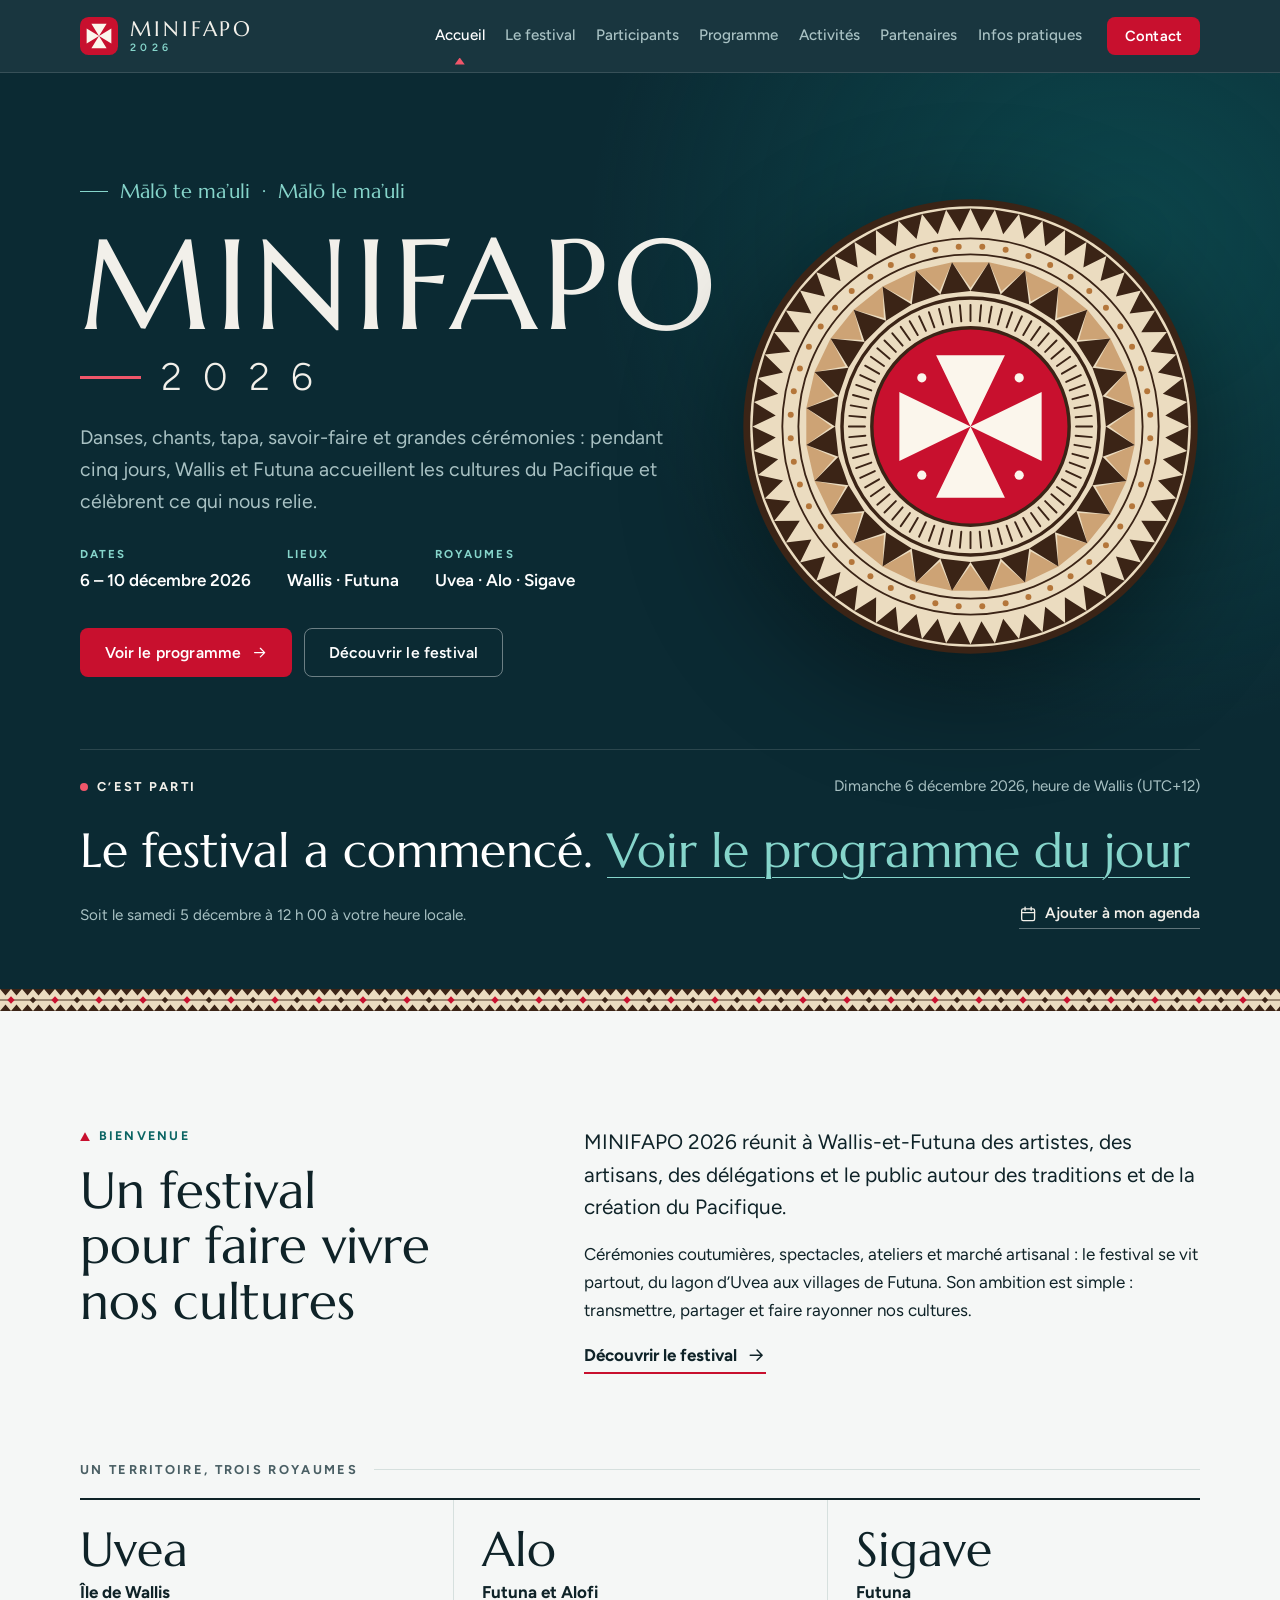
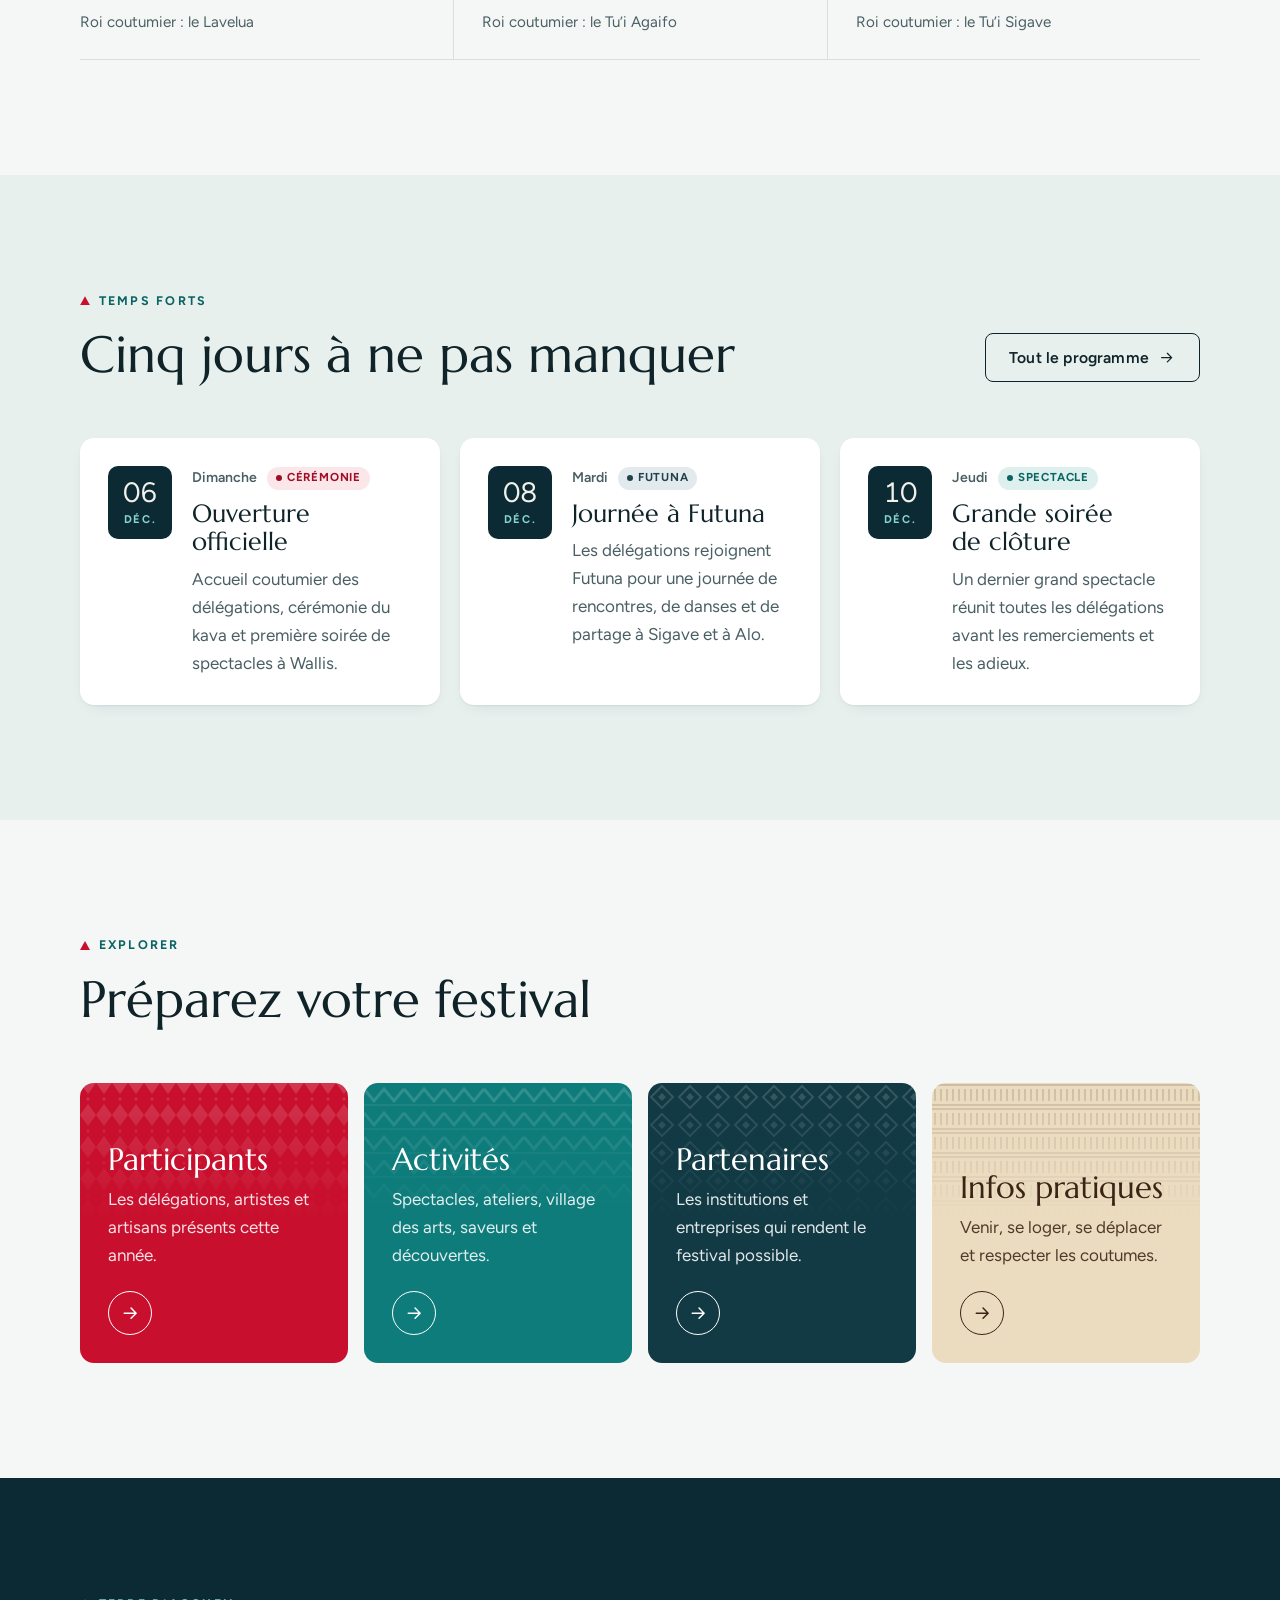
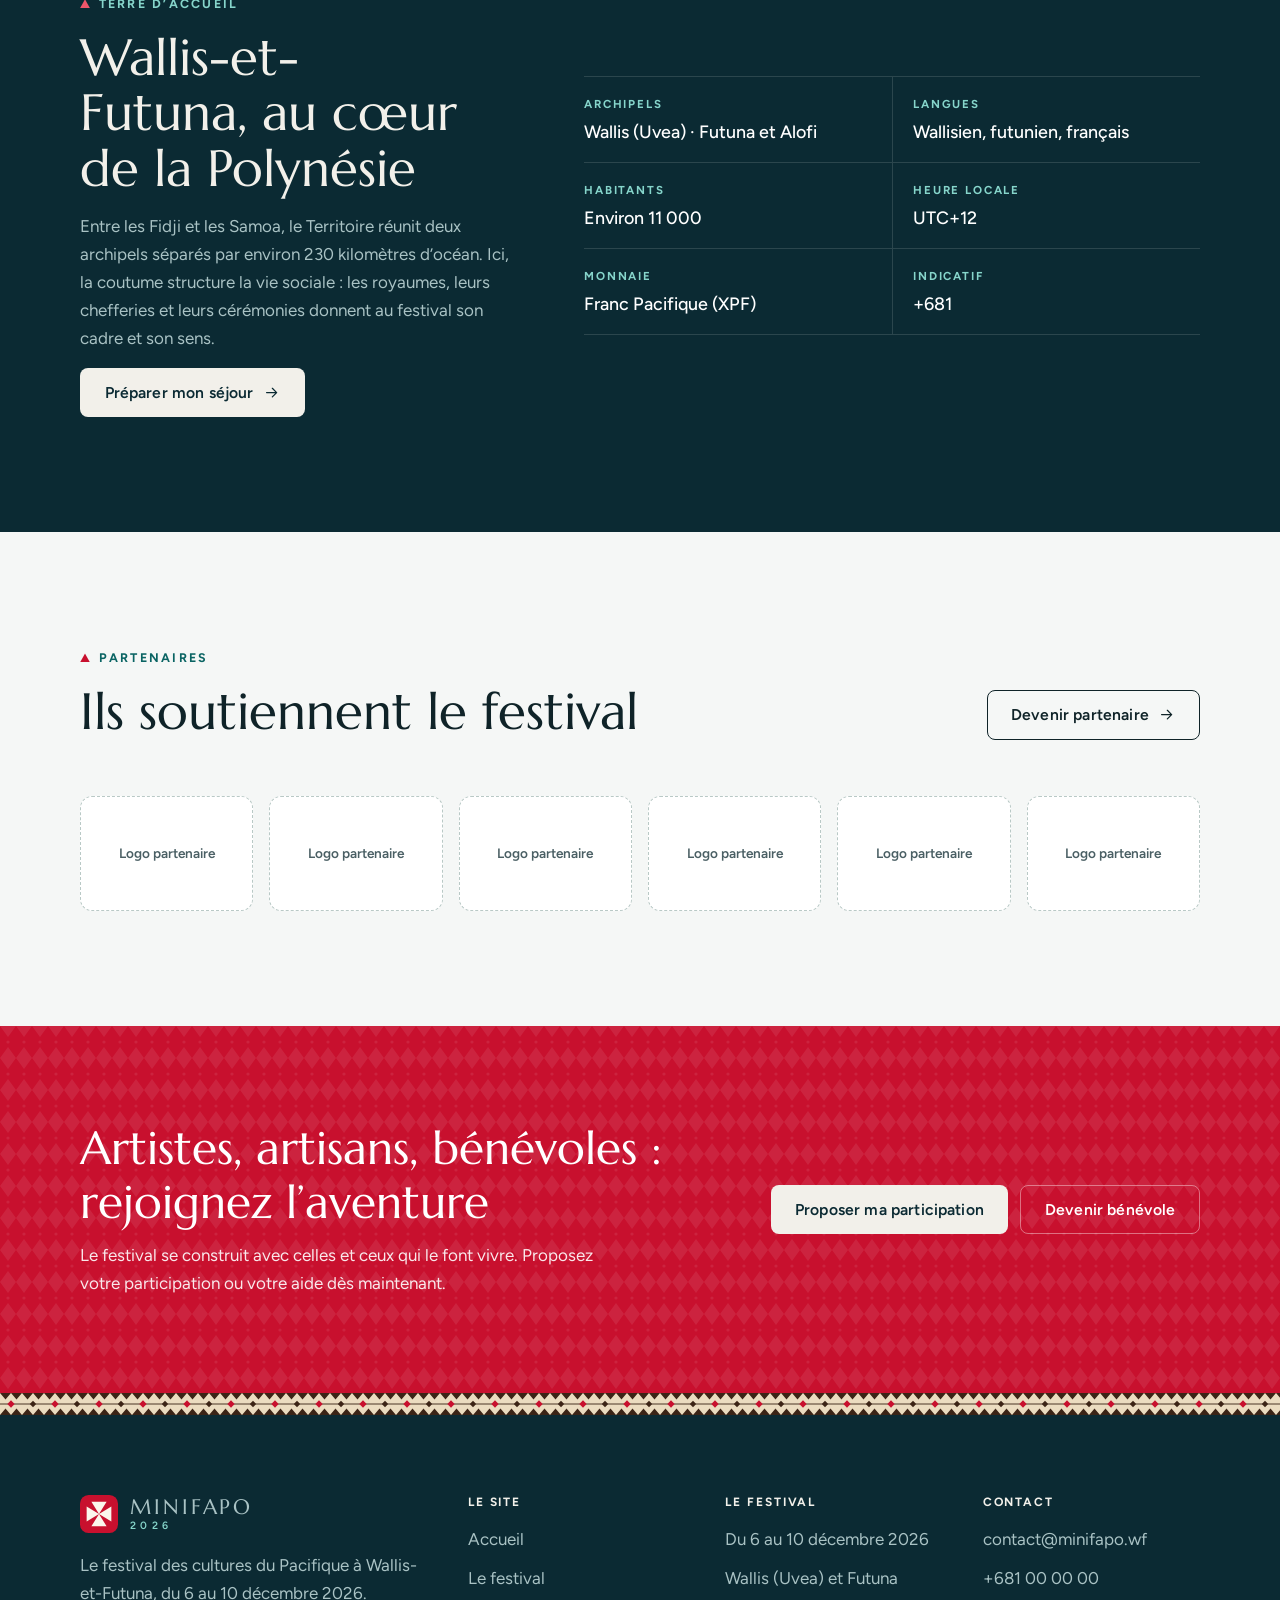
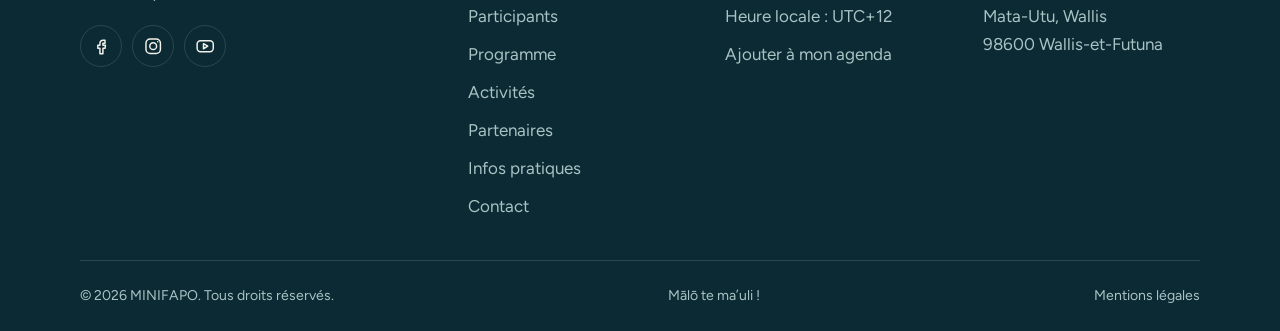
==== index.html @ 80e655bd "Créer le site du festival MINIFAPO 2026 Site statique multipage (HTML, CSS, JS sans compilation) aux" ====
<!DOCTYPE html>
<html lang="fr">
<head>
  <meta charset="utf-8">
  <meta name="viewport" content="width=device-width, initial-scale=1, viewport-fit=cover">
  <title>MINIFAPO 2026 · Festival à Wallis-et-Futuna</title>
  <meta name="description" content="MINIFAPO 2026, le festival des cultures du Pacifique à Wallis-et-Futuna du 6 au 10 décembre 2026 : programme, participants, activités et infos pratiques.">
  <meta name="theme-color" content="#0B2A33">
  <meta property="og:type" content="website">
  <meta property="og:locale" content="fr_FR">
  <meta property="og:site_name" content="MINIFAPO 2026">
  <meta property="og:title" content="MINIFAPO 2026 · Festival à Wallis-et-Futuna">
  <meta property="og:description" content="MINIFAPO 2026, le festival des cultures du Pacifique à Wallis-et-Futuna du 6 au 10 décembre 2026 : programme, participants, activités et infos pratiques.">
  <meta property="og:image" content="assets/img/og-image.png">
  <meta name="twitter:card" content="summary_large_image">
  <link rel="icon" href="assets/img/favicon.svg" type="image/svg+xml">
  <link rel="apple-touch-icon" href="assets/img/apple-touch-icon.png">
  <link rel="preconnect" href="https://fonts.googleapis.com">
  <link rel="preconnect" href="https://fonts.gstatic.com" crossorigin>
  <link rel="stylesheet" href="https://fonts.googleapis.com/css2?family=Figtree:ital,wght@0,400..700;1,400&amp;family=Marcellus&amp;display=swap">
  <link rel="stylesheet" href="assets/css/style.css">
  <script src="assets/js/main.js" defer></script>
  <script type="application/ld+json">{"@context":"https://schema.org","@type":"Festival","name":"MINIFAPO 2026","description":"Festival des cultures du Pacifique à Wallis-et-Futuna.","startDate":"2026-12-06","endDate":"2026-12-10","eventStatus":"https://schema.org/EventScheduled","eventAttendanceMode":"https://schema.org/OfflineEventAttendanceMode","inLanguage":"fr","location":{"@type":"Place","name":"Wallis-et-Futuna","address":{"@type":"PostalAddress","addressLocality":"Mata-Utu","postalCode":"98600","addressCountry":"WF"}},"organizer":{"@type":"Organization","name":"Comité d’organisation MINIFAPO 2026","email":"contact@minifapo.wf"}}</script>
</head>
<body data-page="accueil">
  <a class="skip-link" href="#contenu">Aller au contenu</a>

  <header class="site-header">
    <div class="container site-header__inner">
      <a class="brand" href="index.html" aria-label="MINIFAPO 2026, retour à l’accueil">
        <svg class="brand__mark" viewBox="0 0 40 40" aria-hidden="true" focusable="false"><rect width="40" height="40" rx="9" fill="#C8102E"/><path d="M20,20L12,7H28ZM20,20L33,12V28ZM20,20L28,33H12ZM20,20L7,28V12Z" fill="#FBF6EC"/></svg>
        <span class="brand__text"><span class="brand__name">MINIFAPO</span><span class="brand__year">2026</span></span>
      </a>

      <nav class="nav" aria-label="Navigation principale">
        <ul class="nav__list">
          <li><a class="nav__link" href="index.html" aria-current="page">Accueil</a></li>
          <li><a class="nav__link" href="festival.html">Le festival</a></li>
          <li><a class="nav__link" href="participants.html">Participants</a></li>
          <li><a class="nav__link" href="programme.html">Programme</a></li>
          <li><a class="nav__link" href="activites.html">Activités</a></li>
          <li><a class="nav__link" href="partenaires.html">Partenaires</a></li>
          <li><a class="nav__link" href="infos-pratiques.html">Infos pratiques</a></li>
        </ul>
        <a class="btn btn--primary btn--sm" href="contact.html">Contact</a>
      </nav>

      <button class="menu-toggle" type="button" aria-expanded="false" aria-controls="menu-mobile">
        <span class="menu-toggle__bars" aria-hidden="true"></span>
        <span class="visually-hidden" data-menu-label>Ouvrir le menu</span>
      </button>
    </div>
  </header>

  <div class="mobile-menu" id="menu-mobile" hidden>
    <nav class="container" aria-label="Menu">
      <ul class="mobile-menu__list">
          <li><a class="mobile-menu__link" href="index.html" aria-current="page">Accueil</a></li>
          <li><a class="mobile-menu__link" href="festival.html">Le festival</a></li>
          <li><a class="mobile-menu__link" href="participants.html">Participants</a></li>
          <li><a class="mobile-menu__link" href="programme.html">Programme</a></li>
          <li><a class="mobile-menu__link" href="activites.html">Activités</a></li>
          <li><a class="mobile-menu__link" href="partenaires.html">Partenaires</a></li>
          <li><a class="mobile-menu__link" href="infos-pratiques.html">Infos pratiques</a></li>
          <li><a class="mobile-menu__link" href="contact.html">Contact</a></li>
      </ul>
      <p class="mobile-menu__meta">6 – 10 décembre 2026 · Wallis-et-Futuna</p>
    </nav>
  </div>

  <main id="contenu">
    <section class="hero">
      <div class="container hero__grid">
        <div class="hero__text">
          <p class="hero__greeting"><span lang="wls">Mālō te ma’uli</span><span aria-hidden="true">·</span><span lang="fud">Mālō le ma’uli</span></p>
          <h1 class="hero__title">MINIFAPO <span class="hero__year">2026</span></h1>
          <p class="hero__lead">Danses, chants, tapa, savoir-faire et grandes cérémonies&nbsp;: pendant cinq jours, Wallis et Futuna accueillent les cultures du Pacifique et célèbrent ce qui nous relie.</p>
          <dl class="hero__facts">
            <div><dt>Dates</dt><dd>6 – 10 décembre 2026</dd></div>
            <div><dt>Lieux</dt><dd>Wallis · Futuna</dd></div>
            <div><dt>Royaumes</dt><dd>Uvea · Alo · Sigave</dd></div>
          </dl>
          <div class="hero__actions">
            <a class="btn btn--primary" href="programme.html">Voir le programme <svg class="icon icon--arrow" viewBox="0 0 24 24" fill="none" stroke="currentColor" stroke-width="1.75" stroke-linecap="round" stroke-linejoin="round" aria-hidden="true" focusable="false"><path d="M5 12h14M13 6l6 6-6 6"/></svg></a>
            <a class="btn btn--ghost-light" href="festival.html">Découvrir le festival</a>
          </div>
        </div>
        <div class="hero__art" aria-hidden="true">
          <img src="assets/img/medaillon-tapa.svg" alt="" width="400" height="400">
        </div>
      </div>

      <div class="container">
        <div class="countdown" data-countdown data-start="2026-12-06T00:00:00+12:00" data-end="2026-12-10T23:59:59+12:00">
          <div class="countdown__head">
            <p class="countdown__label"><span class="countdown__pulse" aria-hidden="true"></span><span data-countdown-label>Ouverture du festival dans</span></p>
            <p class="countdown__date"><time datetime="2026-12-06T00:00+12:00">Dimanche 6 décembre 2026</time>, heure de Wallis (UTC+12)</p>
          </div>
          <div class="countdown__grid" role="timer" aria-label="Temps restant avant l’ouverture du festival">
            <div class="countdown__unit"><span class="countdown__value" data-unit="days">--</span><span class="countdown__name" data-unit-name="days">Jours</span></div>
            <div class="countdown__unit"><span class="countdown__value" data-unit="hours">--</span><span class="countdown__name" data-unit-name="hours">Heures</span></div>
            <div class="countdown__unit"><span class="countdown__value" data-unit="minutes">--</span><span class="countdown__name" data-unit-name="minutes">Minutes</span></div>
            <div class="countdown__unit"><span class="countdown__value" data-unit="seconds">--</span><span class="countdown__name" data-unit-name="seconds">Secondes</span></div>
          </div>
          <div class="countdown__foot">
            <p class="countdown__local" data-countdown-local></p>
            <a class="countdown__ics" href="assets/minifapo-2026.ics" download><svg class="icon" viewBox="0 0 24 24" fill="none" stroke="currentColor" stroke-width="1.75" stroke-linecap="round" stroke-linejoin="round" aria-hidden="true" focusable="false"><rect x="3.5" y="5" width="17" height="15.5" rx="2"/><path d="M3.5 10h17M8 3v4M16 3v4"/></svg> Ajouter à mon agenda</a>
          </div>
        </div>
      </div>
    </section>
    <div class="tapa-band" aria-hidden="true"></div>

    <section class="section">
      <div class="container split">
        <div class="split__head">
          <p class="eyebrow">Bienvenue</p>
          <h2 class="section-title">Un festival pour faire vivre nos cultures</h2>
        </div>
        <div class="prose split__body">
          <p class="lead">MINIFAPO 2026 réunit à Wallis-et-Futuna des artistes, des artisans, des délégations et le public autour des traditions et de la création du Pacifique.</p>
          <p>Cérémonies coutumières, spectacles, ateliers et marché artisanal&nbsp;: le festival se vit partout, du lagon d’Uvea aux villages de Futuna. Son ambition est simple&nbsp;: transmettre, partager et faire rayonner nos cultures.</p>
          <p><a class="link-arrow" href="festival.html">Découvrir le festival <svg class="icon icon--arrow" viewBox="0 0 24 24" fill="none" stroke="currentColor" stroke-width="1.75" stroke-linecap="round" stroke-linejoin="round" aria-hidden="true" focusable="false"><path d="M5 12h14M13 6l6 6-6 6"/></svg></a></p>
        </div>
      </div>

      <div class="container kingdoms-wrap">
        <h3 class="rule-title">Un territoire, trois royaumes</h3>
        <ul class="kingdoms">
          <li class="kingdom">
            <span class="kingdom__name">Uvea</span>
            <span class="kingdom__place">Île de Wallis</span>
            <span class="kingdom__king">Roi coutumier&nbsp;: le Lavelua</span>
          </li>
          <li class="kingdom">
            <span class="kingdom__name">Alo</span>
            <span class="kingdom__place">Futuna et Alofi</span>
            <span class="kingdom__king">Roi coutumier&nbsp;: le Tu’i Agaifo</span>
          </li>
          <li class="kingdom">
            <span class="kingdom__name">Sigave</span>
            <span class="kingdom__place">Futuna</span>
            <span class="kingdom__king">Roi coutumier&nbsp;: le Tu’i Sigave</span>
          </li>
        </ul>
      </div>
    </section>

    <section class="section section--mist">
      <div class="container">
        <div class="section__head section__head--row">
          <div>
            <p class="eyebrow">Temps forts</p>
            <h2 class="section-title">Cinq jours à ne pas manquer</h2>
          </div>
          <a class="btn btn--outline" href="programme.html">Tout le programme <svg class="icon icon--arrow" viewBox="0 0 24 24" fill="none" stroke="currentColor" stroke-width="1.75" stroke-linecap="round" stroke-linejoin="round" aria-hidden="true" focusable="false"><path d="M5 12h14M13 6l6 6-6 6"/></svg></a>
        </div>
        <ul class="highlights">
          <li class="highlight">
            <div class="highlight__date" aria-hidden="true"><span class="highlight__day">06</span><span class="highlight__month">déc.</span></div>
            <div class="highlight__body">
              <p class="highlight__meta"><span class="visually-hidden">Dimanche 6 décembre · </span><span aria-hidden="true">Dimanche</span><span class="chip chip--ceremonie">Cérémonie</span></p>
              <h3 class="highlight__title"><a href="programme.html#jour-1">Ouverture officielle</a></h3>
              <p>Accueil coutumier des délégations, cérémonie du kava et première soirée de spectacles à Wallis.</p>
            </div>
          </li>
          <li class="highlight">
            <div class="highlight__date" aria-hidden="true"><span class="highlight__day">08</span><span class="highlight__month">déc.</span></div>
            <div class="highlight__body">
              <p class="highlight__meta"><span class="visually-hidden">Mardi 8 décembre · </span><span aria-hidden="true">Mardi</span><span class="chip chip--rencontre">Futuna</span></p>
              <h3 class="highlight__title"><a href="programme.html#jour-3">Journée à Futuna</a></h3>
              <p>Les délégations rejoignent Futuna pour une journée de rencontres, de danses et de partage à Sigave et à Alo.</p>
            </div>
          </li>
          <li class="highlight">
            <div class="highlight__date" aria-hidden="true"><span class="highlight__day">10</span><span class="highlight__month">déc.</span></div>
            <div class="highlight__body">
              <p class="highlight__meta"><span class="visually-hidden">Jeudi 10 décembre · </span><span aria-hidden="true">Jeudi</span><span class="chip chip--spectacle">Spectacle</span></p>
              <h3 class="highlight__title"><a href="programme.html#jour-5">Grande soirée de clôture</a></h3>
              <p>Un dernier grand spectacle réunit toutes les délégations avant les remerciements et les adieux.</p>
            </div>
          </li>
        </ul>
      </div>
    </section>

    <section class="section">
      <div class="container">
        <div class="section__head">
          <p class="eyebrow">Explorer</p>
          <h2 class="section-title">Préparez votre festival</h2>
        </div>
        <ul class="doors">
          <li><a class="door door--kula" href="participants.html">
            <span class="door__motif motif motif--triangles" aria-hidden="true"></span>
            <span class="door__title">Participants</span>
            <span class="door__text">Les délégations, artistes et artisans présents cette année.</span>
            <span class="door__go" aria-hidden="true"><svg class="icon" viewBox="0 0 24 24" fill="none" stroke="currentColor" stroke-width="1.75" stroke-linecap="round" stroke-linejoin="round" aria-hidden="true" focusable="false"><path d="M5 12h14M13 6l6 6-6 6"/></svg></span>
          </a></li>
          <li><a class="door door--lagoon" href="activites.html">
            <span class="door__motif motif motif--zigzag" aria-hidden="true"></span>
            <span class="door__title">Activités</span>
            <span class="door__text">Spectacles, ateliers, village des arts, saveurs et découvertes.</span>
            <span class="door__go" aria-hidden="true"><svg class="icon" viewBox="0 0 24 24" fill="none" stroke="currentColor" stroke-width="1.75" stroke-linecap="round" stroke-linejoin="round" aria-hidden="true" focusable="false"><path d="M5 12h14M13 6l6 6-6 6"/></svg></span>
          </a></li>
          <li><a class="door door--night" href="partenaires.html">
            <span class="door__motif motif motif--losanges" aria-hidden="true"></span>
            <span class="door__title">Partenaires</span>
            <span class="door__text">Les institutions et entreprises qui rendent le festival possible.</span>
            <span class="door__go" aria-hidden="true"><svg class="icon" viewBox="0 0 24 24" fill="none" stroke="currentColor" stroke-width="1.75" stroke-linecap="round" stroke-linejoin="round" aria-hidden="true" focusable="false"><path d="M5 12h14M13 6l6 6-6 6"/></svg></span>
          </a></li>
          <li><a class="door door--tapa" href="infos-pratiques.html">
            <span class="door__motif motif motif--echelle" aria-hidden="true"></span>
            <span class="door__title">Infos pratiques</span>
            <span class="door__text">Venir, se loger, se déplacer et respecter les coutumes.</span>
            <span class="door__go" aria-hidden="true"><svg class="icon" viewBox="0 0 24 24" fill="none" stroke="currentColor" stroke-width="1.75" stroke-linecap="round" stroke-linejoin="round" aria-hidden="true" focusable="false"><path d="M5 12h14M13 6l6 6-6 6"/></svg></span>
          </a></li>
        </ul>
      </div>
    </section>

    <section class="section section--night">
      <div class="container split split--center">
        <div class="split__head">
          <p class="eyebrow eyebrow--light">Terre d’accueil</p>
          <h2 class="section-title">Wallis-et-Futuna, au cœur de la Polynésie</h2>
          <p class="on-night-soft">Entre les Fidji et les Samoa, le Territoire réunit deux archipels séparés par environ 230 kilomètres d’océan. Ici, la coutume structure la vie sociale&nbsp;: les royaumes, leurs chefferies et leurs cérémonies donnent au festival son cadre et son sens.</p>
          <p><a class="btn btn--light" href="infos-pratiques.html">Préparer mon séjour <svg class="icon icon--arrow" viewBox="0 0 24 24" fill="none" stroke="currentColor" stroke-width="1.75" stroke-linecap="round" stroke-linejoin="round" aria-hidden="true" focusable="false"><path d="M5 12h14M13 6l6 6-6 6"/></svg></a></p>
        </div>
        <dl class="facts">
          <div class="facts__item"><dt>Archipels</dt><dd>Wallis (Uvea) · Futuna et Alofi</dd></div>
          <div class="facts__item"><dt>Langues</dt><dd>Wallisien, futunien, français</dd></div>
          <div class="facts__item"><dt>Habitants</dt><dd>Environ 11&nbsp;000</dd></div>
          <div class="facts__item"><dt>Heure locale</dt><dd>UTC+12</dd></div>
          <div class="facts__item"><dt>Monnaie</dt><dd>Franc Pacifique (XPF)</dd></div>
          <div class="facts__item"><dt>Indicatif</dt><dd>+681</dd></div>
        </dl>
      </div>
    </section>

    <section class="section">
      <div class="container">
        <div class="section__head section__head--row">
          <div>
            <p class="eyebrow">Partenaires</p>
            <h2 class="section-title">Ils soutiennent le festival</h2>
          </div>
          <a class="btn btn--outline" href="partenaires.html">Devenir partenaire <svg class="icon icon--arrow" viewBox="0 0 24 24" fill="none" stroke="currentColor" stroke-width="1.75" stroke-linecap="round" stroke-linejoin="round" aria-hidden="true" focusable="false"><path d="M5 12h14M13 6l6 6-6 6"/></svg></a>
        </div>
        <!-- Remplacez chaque <span class="logo-slot"> par <img src="assets/img/partenaires/nom.png" alt="Nom du partenaire"> -->
        <ul class="logo-wall logo-wall--6">
          <li><span class="logo-slot">Logo partenaire</span></li>
          <li><span class="logo-slot">Logo partenaire</span></li>
          <li><span class="logo-slot">Logo partenaire</span></li>
          <li><span class="logo-slot">Logo partenaire</span></li>
          <li><span class="logo-slot">Logo partenaire</span></li>
          <li><span class="logo-slot">Logo partenaire</span></li>
        </ul>
      </div>
    </section>

    <section class="cta-band">
      <span class="motif motif--triangles cta-band__motif" aria-hidden="true"></span>
      <div class="container cta-band__inner">
        <div>
          <h2 class="cta-band__title">Artistes, artisans, bénévoles&nbsp;: rejoignez l’aventure</h2>
          <p>Le festival se construit avec celles et ceux qui le font vivre. Proposez votre participation ou votre aide dès maintenant.</p>
        </div>
        <div class="cta-band__actions">
          <a class="btn btn--light" href="contact.html#participer">Proposer ma participation</a>
          <a class="btn btn--ghost-light" href="contact.html#benevolat">Devenir bénévole</a>
        </div>
      </div>
    </section>
  </main>

  <footer class="site-footer">
    <div class="tapa-band" aria-hidden="true"></div>
    <div class="container site-footer__grid">
      <div class="site-footer__brand">
        <a class="brand brand--footer" href="index.html" aria-label="MINIFAPO 2026, retour à l’accueil">
        <svg class="brand__mark" viewBox="0 0 40 40" aria-hidden="true" focusable="false"><rect width="40" height="40" rx="9" fill="#C8102E"/><path d="M20,20L12,7H28ZM20,20L33,12V28ZM20,20L28,33H12ZM20,20L7,28V12Z" fill="#FBF6EC"/></svg>
        <span class="brand__text"><span class="brand__name">MINIFAPO</span><span class="brand__year">2026</span></span>
      </a>
        <p>Le festival des cultures du Pacifique à Wallis-et-Futuna, du 6 au 10 décembre 2026.</p>
        <ul class="social" aria-label="Réseaux sociaux">
          <li><a href="https://www.facebook.com/" aria-label="Facebook"><svg class="icon" viewBox="0 0 24 24" fill="none" stroke="currentColor" stroke-width="1.75" stroke-linecap="round" stroke-linejoin="round" aria-hidden="true" focusable="false"><path d="M14 8.5h2.5V5H14a3.5 3.5 0 0 0-3.5 3.5V11H8v3.5h2.5V21H14v-6.5h2.5l.5-3.5h-3V9a.5.5 0 0 1 .5-.5z"/></svg></a></li>
          <li><a href="https://www.instagram.com/" aria-label="Instagram"><svg class="icon" viewBox="0 0 24 24" fill="none" stroke="currentColor" stroke-width="1.75" stroke-linecap="round" stroke-linejoin="round" aria-hidden="true" focusable="false"><rect x="3.5" y="3.5" width="17" height="17" rx="5"/><circle cx="12" cy="12" r="4"/><path d="M17.3 6.7h.01"/></svg></a></li>
          <li><a href="https://www.youtube.com/" aria-label="YouTube"><svg class="icon" viewBox="0 0 24 24" fill="none" stroke="currentColor" stroke-width="1.75" stroke-linecap="round" stroke-linejoin="round" aria-hidden="true" focusable="false"><rect x="2.5" y="5.5" width="19" height="13" rx="4"/><path d="m10 9 5 3-5 3z"/></svg></a></li>
        </ul>
      </div>

      <nav class="site-footer__col" aria-label="Plan du site">
        <h2 class="site-footer__title">Le site</h2>
        <ul>
            <li><a href="index.html">Accueil</a></li>
            <li><a href="festival.html">Le festival</a></li>
            <li><a href="participants.html">Participants</a></li>
            <li><a href="programme.html">Programme</a></li>
            <li><a href="activites.html">Activités</a></li>
            <li><a href="partenaires.html">Partenaires</a></li>
            <li><a href="infos-pratiques.html">Infos pratiques</a></li>
            <li><a href="contact.html">Contact</a></li>
        </ul>
      </nav>

      <div class="site-footer__col">
        <h2 class="site-footer__title">Le festival</h2>
        <ul>
          <li>Du 6 au 10 décembre 2026</li>
          <li>Wallis (Uvea) et Futuna</li>
          <li>Heure locale : UTC+12</li>
          <li><a href="assets/minifapo-2026.ics" download>Ajouter à mon agenda</a></li>
        </ul>
      </div>

      <div class="site-footer__col">
        <h2 class="site-footer__title">Contact</h2>
        <ul>
          <li><a href="mailto:contact@minifapo.wf">contact@minifapo.wf</a></li>
          <li><a href="tel:+681000000">+681 00 00 00</a></li>
          <li>Mata-Utu, Wallis<br>98600 Wallis-et-Futuna</li>
        </ul>
      </div>
    </div>

    <div class="container site-footer__bottom">
      <p>© <span data-year>2026</span> MINIFAPO. Tous droits réservés.</p>
      <p lang="wls">Mālō te ma’uli&nbsp;!</p>
      <p><a href="mentions-legales.html">Mentions légales</a></p>
    </div>
  </footer>
</body>
</html>
---- assets/css/style.css ----
/* ==========================================================================
   MINIFAPO 2026 · Feuille de style
   Identité : nuit du lagon, rouge du drapeau du Territoire, motifs de tapa.
   ========================================================================== */

/* Transitions douces entre les pages (navigateurs compatibles) */
@view-transition { navigation: auto; }

:root {
  /* Couleurs */
  --night: #0B2A33;          /* nuit sur le lagon : en-têtes, pied de page */
  --night-2: #123A45;
  --night-line: rgba(255, 255, 255, 0.13);
  --lagoon: #0E7C7B;         /* lagon */
  --lagoon-ink: #0A6463;
  --lagoon-glow: #86D5CB;
  --kula: #C8102E;           /* rouge du drapeau (kula : rouge) */
  --kula-deep: #A10D25;
  --kula-bright: #F0566A;
  --kula-soft: #FBE7EA;
  --ochre: #B4763A;          /* ocre du tapa */
  --ochre-ink: #8A5424;
  --ochre-soft: #F7EDE0;
  --tapa: #EBDCC0;           /* écorce battue */
  --tapa-ink: #3B2416;
  --ground: #F5F7F6;
  --surface: #FFFFFF;
  --mist: #E8F0EE;
  --ink: #0F2328;
  --ink-soft: #4A5F64;
  --line: #D6E0DE;
  --line-strong: #B9C9C6;
  --on-night: #F2F0EA;
  --on-night-soft: #A9C2C4;
  --focus: #F0A63A;

  /* Typographie */
  --font-display: "Marcellus", "Cormorant Garamond", Georgia, "Times New Roman", serif;
  --font-body: "Figtree", "Segoe UI", system-ui, -apple-system, Roboto, "Helvetica Neue", Arial, sans-serif;

  /* Mise en page */
  --container: 1200px;
  --gutter: clamp(16px, 4vw, 40px);
  --header-h: 72px;
  --radius: 14px;
  --shadow-sm: 0 1px 2px rgba(11, 42, 51, 0.06), 0 6px 18px -10px rgba(11, 42, 51, 0.18);
  --shadow: 0 2px 4px rgba(11, 42, 51, 0.06), 0 22px 44px -18px rgba(11, 42, 51, 0.3);
  --ease: cubic-bezier(0.2, 0.7, 0.2, 1);

  color-scheme: light;
  interpolate-size: allow-keywords;
}

@media (max-width: 640px) {
  :root { --header-h: 64px; }
}

/* --------------------------------------------------------------------------
   Base
   -------------------------------------------------------------------------- */
*, *::before, *::after { box-sizing: border-box; }

html {
  -webkit-text-size-adjust: 100%;
  scroll-behavior: smooth;
  scroll-padding-top: calc(var(--header-h) + 88px);
}

body {
  margin: 0;
  font-family: var(--font-body);
  font-size: 1.0625rem;
  line-height: 1.65;
  color: var(--ink);
  background: var(--ground);
  -webkit-font-smoothing: antialiased;
  -moz-osx-font-smoothing: grayscale;
}

html.menu-open { overflow: hidden; }

[hidden] { display: none !important; }

img { display: block; max-width: 100%; height: auto; }

h1, h2, h3, h4 { margin: 0; line-height: 1.15; text-wrap: balance; }
p, ul, ol, dl, figure, blockquote { margin: 0; }
p { text-wrap: pretty; }

a { color: var(--lagoon-ink); text-decoration-thickness: 1px; text-underline-offset: 0.2em; }
a:hover { color: var(--kula); }

:focus-visible { outline: 3px solid var(--focus); outline-offset: 3px; border-radius: 4px; }

.icon {
  display: inline-block;
  flex: none;
  width: 1.2em;
  height: 1.2em;
  vertical-align: -0.2em;
}

.container {
  width: 100%;
  max-width: var(--container);
  margin-inline: auto;
  padding-inline: var(--gutter);
}

.visually-hidden {
  position: absolute !important;
  width: 1px; height: 1px;
  margin: -1px; padding: 0;
  overflow: hidden;
  clip: rect(0 0 0 0);
  white-space: nowrap;
  border: 0;
}

.skip-link {
  position: absolute;
  z-index: 100;
  left: 16px;
  top: 12px;
  padding: 10px 16px;
  border-radius: 8px;
  background: #fff;
  color: var(--ink);
  font-weight: 700;
  transform: translateY(-200%);
  transition: transform 0.2s;
}
.skip-link:focus { transform: none; }

.muted { color: var(--ink-soft); }
.on-night-soft { color: var(--on-night-soft); }

/* --------------------------------------------------------------------------
   Boutons et liens
   -------------------------------------------------------------------------- */
.btn {
  display: inline-flex;
  align-items: center;
  justify-content: center;
  gap: 0.6em;
  padding: 0.95em 1.5em;
  border: 1.5px solid transparent;
  border-radius: 8px;
  font: 600 0.98rem/1.1 var(--font-body);
  letter-spacing: 0.01em;
  text-decoration: none;
  cursor: pointer;
  transition: background-color 0.2s, color 0.2s, border-color 0.2s, transform 0.2s var(--ease);
}
.btn:active { transform: translateY(1px); }
.btn .icon { width: 1.1em; height: 1.1em; }
.icon--arrow { transition: transform 0.25s var(--ease); }
.btn:hover .icon--arrow,
.link-arrow:hover .icon--arrow { transform: translateX(4px); }

.btn--primary { background: var(--kula); color: #fff; }
.btn--primary:hover { background: var(--kula-deep); color: #fff; }

.btn--light { background: var(--on-night); color: var(--night); }
.btn--light:hover { background: #fff; color: var(--night); }

.btn--ghost-light { border-color: rgba(255, 255, 255, 0.4); color: #fff; }
.btn--ghost-light:hover { border-color: #fff; background: rgba(255, 255, 255, 0.08); color: #fff; }

.btn--outline { border-color: var(--ink); color: var(--ink); }
.btn--outline:hover { background: var(--ink); color: #fff; }

.btn--sm { padding: 0.7em 1.15em; font-size: 0.92rem; }

.link-arrow {
  display: inline-flex;
  align-items: center;
  gap: 0.5em;
  padding-bottom: 3px;
  border-bottom: 2px solid var(--kula);
  color: var(--ink);
  font-weight: 700;
  text-decoration: none;
}
.link-arrow:hover { color: var(--kula); }

/* --------------------------------------------------------------------------
   Motifs tapa
   -------------------------------------------------------------------------- */
.tapa-band {
  height: 22px;
  background-color: var(--tapa);
  background-image: url("../img/frise-tapa.svg");
  background-repeat: repeat-x;
  background-size: 44px 22px;
}

.motif {
  position: absolute;
  inset: 0;
  pointer-events: none;
  background-color: var(--motif-color, currentColor);
  -webkit-mask-image: var(--motif);
  mask-image: var(--motif);
  -webkit-mask-repeat: repeat;
  mask-repeat: repeat;
  -webkit-mask-size: var(--motif-size, 32px) auto;
  mask-size: var(--motif-size, 32px) auto;
}
.motif--triangles { --motif: url("../img/motif-triangles.svg"); --motif-size: 32px; }
.motif--zigzag { --motif: url("../img/motif-zigzag.svg"); --motif-size: 40px; }
.motif--losanges { --motif: url("../img/motif-losanges.svg"); --motif-size: 28px; }
.motif--echelle { --motif: url("../img/motif-echelle.svg"); --motif-size: 24px; }

/* --------------------------------------------------------------------------
   En-tête
   -------------------------------------------------------------------------- */
.site-header {
  position: sticky;
  top: env(safe-area-inset-top, 0px);
  z-index: 50;
  background: rgba(11, 42, 51, 0.94);
  -webkit-backdrop-filter: saturate(140%) blur(12px);
  backdrop-filter: saturate(140%) blur(12px);
  color: var(--on-night);
  border-bottom: 1px solid var(--night-line);
  transition: box-shadow 0.3s;
}
.site-header.is-scrolled { box-shadow: 0 10px 30px -14px rgba(0, 0, 0, 0.55); }

.site-header__inner {
  display: flex;
  align-items: center;
  justify-content: space-between;
  gap: 24px;
  height: var(--header-h);
}

.brand {
  display: inline-flex;
  align-items: center;
  gap: 12px;
  color: inherit;
  text-decoration: none;
}
.brand:hover { color: #fff; }
.brand__mark { width: 38px; height: 38px; flex: none; transition: transform 0.4s var(--ease); }
.brand:hover .brand__mark { transform: rotate(45deg); }
.brand__text { display: grid; gap: 3px; }
.brand__name { font-family: var(--font-display); font-size: 1.3rem; line-height: 1; letter-spacing: 0.14em; }
.brand__year { font-size: 0.66rem; font-weight: 600; line-height: 1; letter-spacing: 0.42em; color: var(--lagoon-glow); }

.nav { display: none; align-items: center; gap: clamp(16px, 2vw, 32px); }
.nav__list {
  display: flex;
  align-items: center;
  gap: clamp(14px, 1.6vw, 26px);
  margin: 0;
  padding: 0;
  list-style: none;
}
.nav__link {
  position: relative;
  display: block;
  padding: 8px 0;
  color: var(--on-night-soft);
  font-size: 0.95rem;
  font-weight: 500;
  text-decoration: none;
  transition: color 0.2s;
}
.nav__link:hover,
.nav__link[aria-current="page"] { color: #fff; }
.nav__link::after {
  content: "";
  position: absolute;
  left: 50%;
  bottom: -8px;
  width: 10px;
  height: 7px;
  background: var(--kula-bright);
  clip-path: polygon(50% 0, 100% 100%, 0 100%);
  transform: translate(-50%, 4px);
  opacity: 0;
  transition: opacity 0.2s, transform 0.25s var(--ease);
}
.nav__link[aria-current="page"]::after { opacity: 1; transform: translate(-50%, 0); }

.menu-toggle {
  display: none;
  place-items: center;
  width: 46px;
  height: 46px;
  border: 1px solid var(--night-line);
  border-radius: 10px;
  background: transparent;
  color: #fff;
  cursor: pointer;
}
.js .menu-toggle { display: inline-grid; }
.menu-toggle__bars,
.menu-toggle__bars::before,
.menu-toggle__bars::after {
  display: block;
  width: 20px;
  height: 2px;
  border-radius: 2px;
  background: currentColor;
  transition: transform 0.3s var(--ease), background-color 0.2s;
}
.menu-toggle__bars { position: relative; }
.menu-toggle__bars::before,
.menu-toggle__bars::after { content: ""; position: absolute; left: 0; }
.menu-toggle__bars::before { top: -6px; }
.menu-toggle__bars::after { top: 6px; }
.menu-toggle[aria-expanded="true"] .menu-toggle__bars { background: transparent; }
.menu-toggle[aria-expanded="true"] .menu-toggle__bars::before { transform: translateY(6px) rotate(45deg); }
.menu-toggle[aria-expanded="true"] .menu-toggle__bars::after { transform: translateY(-6px) rotate(-45deg); }

@media (min-width: 1100px) {
  .nav { display: flex; }
  .js .menu-toggle { display: none; }
}

.mobile-menu {
  position: fixed;
  z-index: 40;
  inset: calc(var(--header-h) + env(safe-area-inset-top, 0px)) 0 0 0;
  overflow-y: auto;
  padding-block: 16px calc(32px + env(safe-area-inset-bottom, 0px));
  background: var(--night);
  color: var(--on-night);
  opacity: 0;
  transform: translateY(-10px);
  transition: opacity 0.25s, transform 0.35s var(--ease);
}
.mobile-menu.is-open { opacity: 1; transform: none; }
.mobile-menu__list { display: grid; margin: 0; padding: 0; list-style: none; }
.mobile-menu__link {
  display: flex;
  align-items: center;
  justify-content: space-between;
  padding: 14px 0;
  border-bottom: 1px solid var(--night-line);
  color: var(--on-night-soft);
  font-family: var(--font-display);
  font-size: clamp(1.6rem, 6vw, 2.1rem);
  text-decoration: none;
}
.mobile-menu__link:hover,
.mobile-menu__link[aria-current="page"] { color: #fff; }
.mobile-menu__link[aria-current="page"]::after {
  content: "";
  width: 12px;
  height: 12px;
  background: var(--kula-bright);
  clip-path: polygon(50% 0, 100% 50%, 50% 100%, 0 50%);
}
.mobile-menu.is-open .mobile-menu__list li { animation: rise 0.45s var(--ease) both; }
.mobile-menu.is-open .mobile-menu__list li:nth-child(2) { animation-delay: 30ms; }
.mobile-menu.is-open .mobile-menu__list li:nth-child(3) { animation-delay: 60ms; }
.mobile-menu.is-open .mobile-menu__list li:nth-child(4) { animation-delay: 90ms; }
.mobile-menu.is-open .mobile-menu__list li:nth-child(5) { animation-delay: 120ms; }
.mobile-menu.is-open .mobile-menu__list li:nth-child(6) { animation-delay: 150ms; }
.mobile-menu.is-open .mobile-menu__list li:nth-child(7) { animation-delay: 180ms; }
.mobile-menu.is-open .mobile-menu__list li:nth-child(8) { animation-delay: 210ms; }
.mobile-menu__meta { margin-top: 24px; color: var(--on-night-soft); font-size: 0.95rem; }

/* --------------------------------------------------------------------------
   Accueil : hero et compte à rebours
   -------------------------------------------------------------------------- */
.hero {
  position: relative;
  overflow: hidden;
  isolation: isolate;
  padding-block: clamp(48px, 8vw, 104px) clamp(36px, 5vw, 60px);
  background:
    radial-gradient(70% 90% at 88% 18%, rgba(14, 124, 123, 0.35) 0%, rgba(14, 124, 123, 0) 60%),
    var(--night);
  color: var(--on-night);
}

.hero__grid { display: grid; gap: 40px; align-items: center; }

.hero__text > * { animation: rise 0.9s var(--ease) both; }
.hero__text > :nth-child(2) { animation-delay: 80ms; }
.hero__text > :nth-child(3) { animation-delay: 160ms; }
.hero__text > :nth-child(4) { animation-delay: 240ms; }
.hero__text > :nth-child(5) { animation-delay: 320ms; }

.hero__greeting {
  display: flex;
  flex-wrap: wrap;
  align-items: center;
  gap: 0.6em;
  color: var(--lagoon-glow);
  font-family: var(--font-display);
  font-size: clamp(1.05rem, 1rem + 0.4vw, 1.25rem);
}
.hero__greeting::before { content: ""; width: 28px; height: 1px; background: currentColor; }

.hero__title {
  margin-top: 18px;
  font-family: var(--font-display);
  font-weight: 400;
  font-size: clamp(3.1rem, 0.8rem + 10.5vw, 8rem);
  line-height: 0.92;
  letter-spacing: 0.04em;
}
.hero__year {
  display: flex;
  align-items: center;
  gap: 0.5em;
  margin-top: 0.4em;
  font-family: var(--font-body);
  font-size: 0.3em;
  font-weight: 300;
  letter-spacing: 0.55em;
}
.hero__year::before { content: ""; flex: 0 0 1.6em; height: 3px; background: var(--kula-bright); }

.hero__lead {
  max-width: 34em;
  margin-top: 26px;
  color: var(--on-night-soft);
  font-size: clamp(1.05rem, 1rem + 0.35vw, 1.22rem);
}

.hero__facts { display: flex; flex-wrap: wrap; gap: 14px 36px; margin-top: 28px; }
.hero__facts div { display: grid; gap: 2px; }
.hero__facts dt {
  color: var(--lagoon-glow);
  font-size: 0.72rem;
  font-weight: 700;
  letter-spacing: 0.18em;
  text-transform: uppercase;
}
.hero__facts dd { margin: 0; color: #fff; font-weight: 600; }

.hero__actions { display: flex; flex-wrap: wrap; gap: 12px; margin-top: 34px; }

.hero__art {
  position: absolute;
  z-index: -1;
  top: -40px;
  right: -140px;
  width: 360px;
  max-width: 100%;
  opacity: 0.14;
  pointer-events: none;
}
.hero__art img { width: 100%; animation: medallion-in 1.6s var(--ease) both 0.15s; }

@media (min-width: 900px) {
  .hero__grid { grid-template-columns: minmax(0, 1.15fr) minmax(0, 0.85fr); }
  .hero__art {
    position: relative;
    z-index: auto;
    top: auto;
    right: auto;
    width: min(100%, 460px);
    justify-self: end;
    opacity: 1;
  }
  .hero__art img { filter: drop-shadow(0 30px 60px rgba(0, 0, 0, 0.45)); }
}

.countdown {
  display: grid;
  gap: 22px;
  margin-top: clamp(40px, 6vw, 72px);
  padding-top: 24px;
  border-top: 1px solid var(--night-line);
}
.countdown__head,
.countdown__foot {
  display: flex;
  flex-wrap: wrap;
  align-items: center;
  justify-content: space-between;
  gap: 8px 24px;
}
.countdown__label {
  display: flex;
  align-items: center;
  gap: 0.7em;
  color: var(--on-night);
  font-size: 0.8rem;
  font-weight: 700;
  letter-spacing: 0.18em;
  text-transform: uppercase;
}
.countdown__pulse {
  width: 8px;
  height: 8px;
  border-radius: 50%;
  background: var(--kula-bright);
  animation: pulse 2s ease-out infinite;
}
.countdown__date,
.countdown__local { color: var(--on-night-soft); font-size: 0.95rem; }

.countdown__grid { display: grid; grid-template-columns: repeat(4, minmax(0, 1fr)); }
.countdown__unit {
  display: grid;
  gap: 10px;
  padding: 4px clamp(10px, 2.6vw, 36px);
  border-left: 1px solid var(--night-line);
}
.countdown__unit:first-child { padding-left: 0; border-left: 0; }
.countdown__value {
  color: #fff;
  font-family: var(--font-body);
  font-size: clamp(2.3rem, 0.9rem + 6vw, 5.6rem);
  font-weight: 300;
  font-variant-numeric: tabular-nums;
  letter-spacing: -0.02em;
  line-height: 1;
}
.countdown__value.is-tick { animation: tick 0.5s var(--ease); }
.countdown__name {
  color: var(--on-night-soft);
  font-size: clamp(0.62rem, 0.55rem + 0.3vw, 0.75rem);
  font-weight: 600;
  letter-spacing: 0.2em;
  text-transform: uppercase;
}
.countdown__message {
  font-family: var(--font-display);
  font-size: clamp(1.8rem, 1.2rem + 2.4vw, 3rem);
  line-height: 1.2;
  color: #fff;
}
.countdown__message a { color: var(--lagoon-glow); }
.countdown__ics {
  display: inline-flex;
  align-items: center;
  gap: 0.5em;
  padding-bottom: 2px;
  border-bottom: 1px solid rgba(255, 255, 255, 0.35);
  color: var(--on-night);
  font-size: 0.95rem;
  font-weight: 600;
  text-decoration: none;
}
.countdown__ics:hover { color: #fff; border-bottom-color: var(--kula-bright); }

/* --------------------------------------------------------------------------
   En-tête des pages intérieures
   -------------------------------------------------------------------------- */
.page-hero {
  position: relative;
  overflow: hidden;
  isolation: isolate;
  padding-block: clamp(40px, 7vw, 88px) clamp(52px, 8vw, 104px);
  background:
    radial-gradient(60% 120% at 100% 0%, rgba(14, 124, 123, 0.32) 0%, rgba(14, 124, 123, 0) 65%),
    var(--night);
  color: var(--on-night);
}
.page-hero__inner { position: relative; z-index: 1; display: grid; gap: 16px; }
.page-hero__title {
  max-width: 17ch;
  font-family: var(--font-display);
  font-weight: 400;
  font-size: clamp(2.4rem, 1.5rem + 4vw, 4.4rem);
  line-height: 1.05;
  animation: rise 0.8s var(--ease) both 0.05s;
}
.page-hero__lead {
  max-width: 40em;
  color: var(--on-night-soft);
  font-size: clamp(1.05rem, 1rem + 0.35vw, 1.22rem);
  animation: rise 0.8s var(--ease) both 0.15s;
}
.page-hero__art {
  position: absolute;
  z-index: 0;
  top: 50%;
  right: -130px;
  width: 340px;
  max-width: none;
  opacity: 0.13;
  translate: 0 -50%;
  animation: medallion-in 1.4s var(--ease) both;
}
@media (min-width: 900px) {
  .page-hero__art { width: 470px; right: -150px; opacity: 0.95; }
}
.page-hero--center { text-align: left; }

.breadcrumb ol { display: flex; flex-wrap: wrap; gap: 8px; margin: 0; padding: 0; list-style: none; font-size: 0.88rem; }
.breadcrumb li { color: var(--on-night); }
.breadcrumb li + li::before { content: "/"; margin-right: 8px; color: var(--on-night-soft); }
.breadcrumb a { color: var(--on-night-soft); text-decoration: none; }
.breadcrumb a:hover { color: #fff; }

/* --------------------------------------------------------------------------
   Sections
   -------------------------------------------------------------------------- */
.section { padding-block: clamp(64px, 9vw, 120px); }
.section--tight { padding-block: clamp(40px, 6vw, 72px); }
.section--flush-top { padding-top: 0; }
.section--mist { background: var(--mist); }
.section--night { background: var(--night); color: var(--on-night); }

.section__head { display: grid; gap: 16px; max-width: 46rem; margin-bottom: clamp(32px, 5vw, 56px); }
.section__head--row {
  display: flex;
  flex-wrap: wrap;
  align-items: flex-end;
  justify-content: space-between;
  gap: 20px 32px;
  max-width: none;
}
.section__head--row > div { display: grid; gap: 16px; max-width: 46rem; }

.eyebrow {
  display: flex;
  align-items: center;
  gap: 0.7em;
  color: var(--lagoon-ink);
  font-size: 0.78rem;
  font-weight: 700;
  letter-spacing: 0.18em;
  text-transform: uppercase;
}
.eyebrow::before {
  content: "";
  flex: none;
  width: 10px;
  height: 9px;
  background: var(--kula);
  clip-path: polygon(50% 0, 100% 100%, 0 100%);
}
.eyebrow--light { color: var(--lagoon-glow); }
.eyebrow--light::before { background: var(--kula-bright); }

.section-title {
  font-family: var(--font-display);
  font-weight: 400;
  font-size: clamp(2rem, 1.4rem + 2.6vw, 3.2rem);
  line-height: 1.08;
}

.lead { color: var(--ink); font-size: clamp(1.1rem, 1rem + 0.45vw, 1.3rem); line-height: 1.55; }

.prose { max-width: 62ch; }
.prose > * + * { margin-top: 1em; }

.split { display: grid; gap: 24px 64px; }
.split__head { display: grid; gap: 16px; align-content: start; }
@media (min-width: 900px) {
  .split { grid-template-columns: minmax(0, 5fr) minmax(0, 7fr); }
  .split--center { align-items: center; }
}

.rule-title {
  display: flex;
  align-items: center;
  gap: 16px;
  margin-bottom: 20px;
  color: var(--ink-soft);
  font: 700 0.8rem/1.2 var(--font-body);
  letter-spacing: 0.18em;
  text-transform: uppercase;
}
.rule-title::after { content: ""; flex: 1; height: 1px; background: var(--line); }

.notice {
  display: flex;
  align-items: flex-start;
  gap: 12px;
  margin-bottom: 32px;
  padding: 16px 20px;
  border: 1px solid #EBD8C0;
  border-radius: 10px;
  background: var(--ochre-soft);
  color: var(--tapa-ink);
  font-size: 0.95rem;
}
.notice .icon { width: 22px; height: 22px; margin-top: 1px; color: var(--ochre-ink); }

.checklist { display: grid; gap: 10px; margin-top: 20px; padding: 0; list-style: none; }
.checklist li { display: flex; align-items: flex-start; gap: 10px; }
.checklist .icon { width: 20px; height: 20px; margin-top: 3px; color: var(--kula); }
.checklist--spaced { gap: 14px; }

.chip {
  display: inline-flex;
  align-items: center;
  gap: 0.45em;
  padding: 0.4em 0.75em;
  border-radius: 999px;
  background: var(--chip-bg, var(--mist));
  color: var(--chip-fg, var(--ink));
  font-size: 0.72rem;
  font-weight: 700;
  letter-spacing: 0.07em;
  line-height: 1.2;
  text-transform: uppercase;
  white-space: nowrap;
}
.chip::before { content: ""; width: 6px; height: 6px; border-radius: 50%; background: currentColor; }
.chip--ceremonie { --chip-bg: #FBE7EA; --chip-fg: #A10D25; }
.chip--spectacle { --chip-bg: #DDF0ED; --chip-fg: #0A6463; }
.chip--atelier { --chip-bg: #F7EDE0; --chip-fg: #8A5424; }
.chip--rencontre { --chip-bg: #E3EAEE; --chip-fg: #22414C; }
.chip--sport { --chip-bg: #E8F2DE; --chip-fg: #3E6222; }

/* --------------------------------------------------------------------------
   Accueil
   -------------------------------------------------------------------------- */
.kingdoms-wrap { margin-top: clamp(48px, 7vw, 88px); }
.kingdoms {
  display: grid;
  margin: 0;
  padding: 0;
  list-style: none;
  border-top: 2px solid var(--ink);
}
.kingdom { display: grid; gap: 4px; padding: 24px 0; border-bottom: 1px solid var(--line); }
.kingdom__name { font-family: var(--font-display); font-size: clamp(2rem, 1.5rem + 2vw, 3rem); line-height: 1.05; }
.kingdom__place { font-weight: 700; }
.kingdom__king { color: var(--ink-soft); font-size: 0.95rem; }
@media (min-width: 720px) {
  .kingdoms { grid-template-columns: repeat(3, minmax(0, 1fr)); }
  .kingdom + .kingdom { padding-left: 28px; border-left: 1px solid var(--line); }
}

.highlights { display: grid; gap: 20px; margin: 0; padding: 0; list-style: none; }
@media (min-width: 960px) { .highlights { grid-template-columns: repeat(3, minmax(0, 1fr)); } }
.highlight {
  position: relative;
  display: grid;
  grid-template-columns: auto minmax(0, 1fr);
  gap: 20px;
  padding: 28px;
  border-radius: var(--radius);
  background: var(--surface);
  box-shadow: var(--shadow-sm);
  transition: transform 0.3s var(--ease), box-shadow 0.3s;
}
.highlight:hover { transform: translateY(-4px); box-shadow: var(--shadow); }
.highlight__date {
  display: flex;
  flex-direction: column;
  align-items: center;
  align-self: start;
  width: 64px;
  padding-block: 12px 10px;
  border-radius: 10px;
  background: var(--night);
  color: var(--on-night);
}
.highlight__day { font-size: 1.75rem; font-weight: 400; font-variant-numeric: tabular-nums; line-height: 1; }
.highlight__month { margin-top: 4px; color: var(--lagoon-glow); font-size: 0.7rem; font-weight: 700; letter-spacing: 0.14em; text-transform: uppercase; }
.highlight__meta { display: flex; flex-wrap: wrap; align-items: center; gap: 10px; color: var(--ink-soft); font-size: 0.88rem; font-weight: 600; }
.highlight__title { margin: 10px 0 8px; font-family: var(--font-display); font-weight: 400; font-size: 1.55rem; }
.highlight__title a { color: inherit; text-decoration: none; }
.highlight__title a::after { content: ""; position: absolute; inset: 0; border-radius: inherit; }
.highlight__body > p:last-child { color: var(--ink-soft); }

.doors { display: grid; gap: 16px; margin: 0; padding: 0; list-style: none; }
@media (min-width: 600px) { .doors { grid-template-columns: repeat(2, minmax(0, 1fr)); } }
@media (min-width: 1024px) { .doors { grid-template-columns: repeat(4, minmax(0, 1fr)); } }
.door {
  --door-bg: var(--night);
  --door-fg: #fff;
  --motif-color: var(--door-fg);
  position: relative;
  overflow: hidden;
  isolation: isolate;
  display: flex;
  flex-direction: column;
  gap: 8px;
  height: 100%;
  min-height: 280px;
  padding: 28px;
  border-radius: var(--radius);
  background: var(--door-bg);
  color: var(--door-fg);
  text-decoration: none;
  transition: transform 0.35s var(--ease), box-shadow 0.35s;
}
.door:hover { color: var(--door-fg); transform: translateY(-4px); box-shadow: var(--shadow); }
.door--kula { --door-bg: var(--kula); }
.door--lagoon { --door-bg: var(--lagoon); }
.door--night { --door-bg: var(--night-2); }
.door--tapa { --door-bg: var(--tapa); --door-fg: var(--tapa-ink); }
.door__motif {
  z-index: -1;
  bottom: auto;
  height: 48%;
  opacity: 0.16;
  -webkit-mask-image: var(--motif), linear-gradient(#000, transparent);
  mask-image: var(--motif), linear-gradient(#000, transparent);
  -webkit-mask-composite: source-in;
  mask-composite: intersect;
  transition: opacity 0.35s, transform 0.6s var(--ease);
}
.door:hover .door__motif { opacity: 0.28; transform: translateY(-6px); }
.door__title { margin-top: auto; font-family: var(--font-display); font-size: 1.95rem; line-height: 1.1; }
.door__text { max-width: 30ch; opacity: 0.88; }
.door__go {
  display: inline-grid;
  place-items: center;
  width: 44px;
  height: 44px;
  margin-top: 14px;
  border: 1px solid currentColor;
  border-radius: 50%;
  transition: background-color 0.25s, color 0.25s;
}
.door:hover .door__go { background: var(--door-fg); color: var(--door-bg); }

.facts { display: grid; margin: 0; border-top: 1px solid var(--night-line); }
.facts__item { padding: 18px 0; border-bottom: 1px solid var(--night-line); }
.facts dt { color: var(--lagoon-glow); font-size: 0.72rem; font-weight: 700; letter-spacing: 0.16em; text-transform: uppercase; }
.facts dd { margin: 6px 0 0; color: #fff; font-size: 1.12rem; font-weight: 500; line-height: 1.35; }
@media (min-width: 480px) {
  .facts { grid-template-columns: repeat(2, minmax(0, 1fr)); }
  .facts__item:nth-child(odd) { padding-right: 20px; }
  .facts__item:nth-child(even) { padding-left: 20px; border-left: 1px solid var(--night-line); }
}

.logo-wall { display: grid; grid-template-columns: repeat(2, minmax(0, 1fr)); gap: 16px; margin: 0; padding: 0; list-style: none; }
@media (min-width: 700px) {
  .logo-wall--3,
  .logo-wall--6 { grid-template-columns: repeat(3, minmax(0, 1fr)); }
  .logo-wall--4 { grid-template-columns: repeat(4, minmax(0, 1fr)); }
}
@media (min-width: 1000px) { .logo-wall--6 { grid-template-columns: repeat(6, minmax(0, 1fr)); } }
.logo-slot {
  display: flex;
  align-items: center;
  justify-content: center;
  aspect-ratio: 3 / 2;
  max-width: 100%;
  padding: 12px;
  border: 1.5px dashed var(--line-strong);
  border-radius: 12px;
  background: var(--surface);
  color: var(--ink-soft);
  font-size: 0.85rem;
  font-weight: 600;
  text-align: center;
}
.logo-wall img {
  width: 100%;
  aspect-ratio: 3 / 2;
  object-fit: contain;
  padding: 16%;
  border: 1px solid var(--line);
  border-radius: 12px;
  background: var(--surface);
  filter: grayscale(1);
  opacity: 0.85;
  transition: filter 0.3s, opacity 0.3s;
}
.logo-wall img:hover { filter: none; opacity: 1; }

.cta-band {
  position: relative;
  overflow: hidden;
  isolation: isolate;
  padding-block: clamp(56px, 8vw, 96px);
  background: var(--kula);
  color: #fff;
}
.cta-band__motif { --motif-color: #fff; z-index: -1; opacity: 0.08; }
.cta-band__inner { display: grid; gap: 28px; align-items: center; }
@media (min-width: 900px) { .cta-band__inner { grid-template-columns: minmax(0, 1fr) auto; gap: 48px; } }
.cta-band__title { max-width: 22ch; font-family: var(--font-display); font-weight: 400; font-size: clamp(1.9rem, 1.3rem + 2.2vw, 2.9rem); }
.cta-band p { max-width: 48ch; margin-top: 12px; color: rgba(255, 255, 255, 0.9); }
.cta-band__actions { display: flex; flex-wrap: wrap; gap: 12px; }

/* --------------------------------------------------------------------------
   Le festival
   -------------------------------------------------------------------------- */
.tapa-quote {
  position: relative;
  overflow: hidden;
  isolation: isolate;
  display: grid;
  gap: 22px;
  margin-top: clamp(48px, 7vw, 88px);
  padding: clamp(32px, 6vw, 72px);
  border-radius: var(--radius);
  background: var(--tapa);
  color: var(--tapa-ink);
}
.tapa-quote__motif {
  --motif-color: var(--tapa-ink);
  z-index: -1;
  left: auto;
  width: 45%;
  opacity: 0.1;
  -webkit-mask-image: var(--motif), linear-gradient(to left, #000, transparent);
  mask-image: var(--motif), linear-gradient(to left, #000, transparent);
  -webkit-mask-composite: source-in;
  mask-composite: intersect;
}
.tapa-quote blockquote { margin: 0; }
.tapa-quote blockquote p { max-width: 30ch; font-family: var(--font-display); font-size: clamp(1.5rem, 1.1rem + 1.7vw, 2.4rem); line-height: 1.3; }
.tapa-quote blockquote p::before { content: "«\00a0"; }
.tapa-quote blockquote p::after { content: "\00a0»"; }
.tapa-quote figcaption {
  display: flex;
  align-items: center;
  gap: 12px;
  font-size: 0.85rem;
  font-weight: 700;
  letter-spacing: 0.14em;
  text-transform: uppercase;
}
.tapa-quote figcaption::before { content: ""; width: 32px; height: 2px; background: var(--kula); }

.values { display: grid; gap: 20px; margin: 0; padding: 0; list-style: none; }
@media (min-width: 820px) { .values { grid-template-columns: repeat(3, minmax(0, 1fr)); } }
.value { display: grid; gap: 12px; align-content: start; padding: 32px; border-radius: var(--radius); background: var(--surface); }
.value__icon { display: grid; place-items: center; width: 54px; height: 54px; border-radius: 50%; background: var(--kula-soft); color: var(--kula); }
.value__icon .icon { width: 26px; height: 26px; }
.value__title { font-family: var(--font-display); font-weight: 400; font-size: 1.75rem; }
.value p { color: var(--ink-soft); }

.kingdom-cards { display: grid; gap: 32px 28px; margin: clamp(40px, 6vw, 64px) 0 0; padding: 0; list-style: none; }
@media (min-width: 820px) { .kingdom-cards { grid-template-columns: repeat(3, minmax(0, 1fr)); } }
.kingdom-card { display: grid; gap: 10px; align-content: start; padding-top: 22px; border-top: 3px solid var(--kula); }
.kingdom-card__island { color: var(--lagoon-ink); font-size: 0.78rem; font-weight: 700; letter-spacing: 0.16em; text-transform: uppercase; }
.kingdom-card__name { font-family: var(--font-display); font-weight: 400; font-size: clamp(2.2rem, 1.6rem + 2vw, 3.2rem); line-height: 1; }
.kingdom-card > p:last-child { color: var(--ink-soft); }

.timeline { display: grid; margin: 0; padding: 0; list-style: none; }
.timeline__item { position: relative; padding: 22px 0 26px 30px; border-left: 1px solid var(--night-line); }
.timeline__item::before {
  content: "";
  position: absolute;
  top: 28px;
  left: -6px;
  width: 11px;
  height: 11px;
  background: var(--kula-bright);
  clip-path: polygon(50% 0, 100% 50%, 50% 100%, 0 50%);
}
@media (min-width: 960px) {
  .timeline { grid-template-columns: repeat(5, minmax(0, 1fr)); }
  .timeline__item { padding: 34px 24px 0 0; border-top: 1px solid var(--night-line); border-left: 0; }
  .timeline__item::before { top: -6px; left: 0; }
}
.timeline__date { display: flex; flex-wrap: wrap; gap: 4px 10px; color: var(--on-night); font-size: 0.8rem; font-weight: 700; letter-spacing: 0.14em; text-transform: uppercase; }
.timeline__date span { color: var(--lagoon-glow); }
.timeline__title { margin: 10px 0 8px; font-family: var(--font-display); font-weight: 400; font-size: 1.6rem; }
.timeline__title a { color: #fff; text-decoration: none; }
.timeline__title a:hover { text-decoration: underline; text-decoration-color: var(--kula-bright); }
.timeline__text { color: var(--on-night-soft); font-size: 0.98rem; }

.teams { display: grid; gap: 16px; margin: 0; padding: 0; list-style: none; }
@media (min-width: 600px) { .teams { grid-template-columns: repeat(2, minmax(0, 1fr)); } }
.team { padding: 24px; border: 1px solid var(--line); border-radius: var(--radius); background: var(--surface); }
.team__title { margin-bottom: 6px; font-size: 1.1rem; font-weight: 700; }
.team p { color: var(--ink-soft); font-size: 0.98rem; }

/* --------------------------------------------------------------------------
   Participants
   -------------------------------------------------------------------------- */
.filters { display: flex; flex-wrap: wrap; align-items: center; gap: 12px 16px; margin-bottom: 32px; }
.filters__label { color: var(--ink-soft); font-size: 0.78rem; font-weight: 700; letter-spacing: 0.16em; text-transform: uppercase; }
.filters__list { display: flex; flex-wrap: wrap; gap: 8px; }
.filter {
  padding: 0.7em 1.1em;
  border: 1.5px solid var(--line-strong);
  border-radius: 999px;
  background: var(--surface);
  color: var(--ink);
  font: 600 0.92rem/1 var(--font-body);
  cursor: pointer;
  transition: background-color 0.2s, border-color 0.2s, color 0.2s;
}
.filter:hover { border-color: var(--ink); }
.filter[aria-pressed="true"] { border-color: var(--night); background: var(--night); color: #fff; }
.filters__count { margin-left: auto; color: var(--ink-soft); font-size: 0.92rem; }

.people {
  display: grid;
  grid-template-columns: repeat(auto-fill, minmax(min(100%, 300px), 1fr));
  gap: 24px;
  margin: 0;
  padding: 0;
  list-style: none;
}
.person {
  display: flex;
  flex-direction: column;
  overflow: hidden;
  border-radius: var(--radius);
  background: var(--surface);
  box-shadow: var(--shadow-sm);
  transition: transform 0.3s var(--ease), box-shadow 0.3s;
}
.person:hover { transform: translateY(-4px); box-shadow: var(--shadow); }
.person__visual {
  position: relative;
  overflow: hidden;
  isolation: isolate;
  display: flex;
  align-items: flex-end;
  justify-content: space-between;
  gap: 12px;
  height: 150px;
  padding: 18px 20px;
  color: #fff;
}
.person__visual--kula { background: var(--kula); }
.person__visual--lagoon { background: var(--lagoon); }
.person__visual .motif { --motif-color: #fff; z-index: -1; opacity: 0.14; transition: transform 0.8s var(--ease); }
.person:hover .person__visual .motif { transform: scale(1.06); }
.person__code { font-family: var(--font-display); font-size: 3.4rem; line-height: 0.9; letter-spacing: 0.04em; }
.status {
  align-self: flex-start;
  padding: 0.45em 0.8em;
  border-radius: 999px;
  background: rgba(255, 255, 255, 0.95);
  color: var(--ink);
  font-size: 0.7rem;
  font-weight: 700;
  letter-spacing: 0.08em;
  text-transform: uppercase;
  white-space: nowrap;
}
.status--attente { border: 1px solid rgba(255, 255, 255, 0.55); background: rgba(11, 42, 51, 0.3); color: #fff; }
.person__body { display: flex; flex: 1; flex-direction: column; gap: 8px; padding: 22px 22px 24px; }
.person__origin { color: var(--lagoon-ink); font-size: 0.78rem; font-weight: 700; letter-spacing: 0.12em; text-transform: uppercase; }
.person__name { font-family: var(--font-display); font-weight: 400; font-size: 1.75rem; line-height: 1.1; }
.person__text { color: var(--ink-soft); font-size: 0.98rem; }
.person__tags { display: flex; flex-wrap: wrap; gap: 6px; margin-top: auto; padding: 10px 0 0; list-style: none; }
.tag { padding: 0.35em 0.75em; border-radius: 999px; background: var(--mist); font-size: 0.78rem; font-weight: 600; }
.empty-state { padding: 40px; border: 1.5px dashed var(--line-strong); border-radius: var(--radius); color: var(--ink-soft); text-align: center; }

.steps { display: grid; gap: 16px; margin: 0; padding: 0; list-style: none; counter-reset: step; }
.step { position: relative; padding: 24px 24px 24px 84px; border-radius: var(--radius); background: var(--surface); counter-increment: step; }
.step::before {
  content: counter(step);
  position: absolute;
  top: 22px;
  left: 24px;
  display: grid;
  place-items: center;
  width: 40px;
  height: 40px;
  border-radius: 50%;
  background: var(--night);
  color: #fff;
  font-weight: 600;
  font-size: 1.1rem;
}
.step__title { margin-bottom: 6px; font-size: 1.1rem; font-weight: 700; }
.step p { color: var(--ink-soft); }

/* --------------------------------------------------------------------------
   Programme
   -------------------------------------------------------------------------- */
.schedule__bar { display: grid; gap: 20px; margin-bottom: 40px; }
.schedule__tabs { display: grid; grid-template-columns: repeat(5, minmax(0, 1fr)); gap: 8px; }
.day-tab {
  display: grid;
  gap: 2px;
  padding: 14px 16px;
  border: 1.5px solid var(--line);
  border-radius: 12px;
  background: var(--surface);
  color: var(--ink);
  font: inherit;
  text-align: left;
  cursor: pointer;
  transition: background-color 0.2s, border-color 0.2s, color 0.2s;
}
.day-tab:hover { border-color: var(--ink); }
.day-tab[aria-selected="true"] { border-color: var(--night); background: var(--night); color: #fff; }
.day-tab__short { font-size: 0.75rem; font-weight: 700; letter-spacing: 0.14em; text-transform: uppercase; opacity: 0.75; }
.day-tab__num { font-size: 1.9rem; font-weight: 400; line-height: 1.1; }
.day-tab__theme { font-size: 0.86rem; font-weight: 600; line-height: 1.3; }
.day-tab[aria-selected="true"] .day-tab__theme { color: var(--lagoon-glow); }
@media (max-width: 760px) {
  .schedule__tabs {
    display: flex;
    overflow-x: auto;
    margin-inline: calc(var(--gutter) * -1);
    padding: 2px var(--gutter) 8px;
    scroll-snap-type: x mandatory;
    scrollbar-width: none;
  }
  .schedule__tabs::-webkit-scrollbar { display: none; }
  .day-tab { flex: 0 0 136px; scroll-snap-align: start; }
}

.legend { display: flex; flex-wrap: wrap; gap: 8px; margin: 0; padding: 0; list-style: none; }

.day-panel + .day-panel { margin-top: 64px; }
.js [data-tabs] .day-panel + .day-panel { margin-top: 0; }
.day-panel.is-entering { animation: rise 0.45s var(--ease); }
.day-panel__title {
  display: flex;
  flex-wrap: wrap;
  align-items: baseline;
  gap: 4px 16px;
  margin-bottom: 24px;
  font-family: var(--font-display);
  font-weight: 400;
  font-size: clamp(1.8rem, 1.4rem + 1.5vw, 2.5rem);
}
.day-panel__title span { color: var(--lagoon-ink); font-family: var(--font-body); font-size: 1rem; font-weight: 700; }

.events { margin: 0; padding: 0; list-style: none; border-top: 1px solid var(--line); }
.event { display: grid; grid-template-columns: 1fr; gap: 8px; padding: 24px 0; border-bottom: 1px solid var(--line); }
@media (min-width: 640px) { .event { grid-template-columns: 130px minmax(0, 1fr); gap: 24px; } }
.event__time { font-size: 1.35rem; font-weight: 400; line-height: 1.2; font-variant-numeric: tabular-nums; white-space: nowrap; }
.event__body { display: grid; gap: 6px; }
.event__title { font-size: 1.2rem; font-weight: 700; line-height: 1.3; }
.event__text { max-width: 62ch; color: var(--ink-soft); }
.event__place { display: flex; align-items: center; gap: 6px; color: var(--ink-soft); font-size: 0.9rem; font-weight: 600; }
.event__place .icon { width: 16px; height: 16px; color: var(--kula); }

.actions-row { display: flex; flex-wrap: wrap; align-items: center; justify-content: space-between; gap: 24px; }
.actions-row__title { margin-bottom: 6px; font-family: var(--font-display); font-weight: 400; font-size: clamp(1.6rem, 1.3rem + 1vw, 2.1rem); }
.actions-row__buttons { display: flex; flex-wrap: wrap; gap: 12px; }

/* --------------------------------------------------------------------------
   Activités
   -------------------------------------------------------------------------- */
.subnav {
  position: sticky;
  top: calc(var(--header-h) + env(safe-area-inset-top, 0px));
  z-index: 20;
  border-bottom: 1px solid var(--line);
  background: rgba(245, 247, 246, 0.92);
  -webkit-backdrop-filter: blur(12px);
  backdrop-filter: blur(12px);
}
.subnav__list { display: flex; gap: 6px; margin: 0; padding: 12px 0; overflow-x: auto; list-style: none; scrollbar-width: none; }
.subnav__list::-webkit-scrollbar { display: none; }
.subnav__link {
  display: block;
  padding: 0.55em 1em;
  border-radius: 999px;
  color: var(--ink);
  font-size: 0.92rem;
  font-weight: 600;
  text-decoration: none;
  white-space: nowrap;
  transition: background-color 0.2s, color 0.2s;
}
.subnav__link:hover { background: var(--mist); color: var(--ink); }
.subnav__link.is-active { background: var(--night); color: #fff; }

.activities { display: grid; gap: clamp(64px, 9vw, 112px); }
.activity { display: grid; gap: 28px; align-items: center; }
@media (min-width: 900px) {
  .activity { grid-template-columns: minmax(0, 5fr) minmax(0, 6fr); gap: 64px; }
  .activity:nth-child(even) .activity__visual { order: 2; }
}
.activity__visual {
  --panel-bg: var(--night);
  --panel-fg: #fff;
  position: relative;
  overflow: hidden;
  isolation: isolate;
  display: grid;
  place-items: center;
  aspect-ratio: 4 / 3;
  max-width: 100%;
  border-radius: var(--radius);
  background: var(--panel-bg);
  color: var(--panel-fg);
}
.activity__visual--kula { --panel-bg: var(--kula); }
.activity__visual--lagoon { --panel-bg: var(--lagoon); }
.activity__visual--tapa { --panel-bg: var(--tapa); --panel-fg: var(--tapa-ink); }
.activity__visual .motif { --motif-color: var(--panel-fg); z-index: -1; opacity: 0.15; }
.activity__visual img { position: absolute; inset: 0; width: 100%; height: 100%; object-fit: cover; }
.activity__icon {
  display: grid;
  place-items: center;
  width: clamp(104px, 22vw, 136px);
  height: clamp(104px, 22vw, 136px);
  border: 1.5px solid currentColor;
  border-radius: 50%;
  background: var(--panel-bg);
  box-shadow: 0 0 0 14px var(--panel-bg);
}
.activity__icon .icon { width: 44%; height: 44%; stroke-width: 1.4; }
.activity__title { margin: 12px 0 14px; font-family: var(--font-display); font-weight: 400; font-size: clamp(1.9rem, 1.4rem + 1.6vw, 2.6rem); }
.activity__body > p { max-width: 60ch; color: var(--ink-soft); }
.activity__meta { display: flex; flex-wrap: wrap; gap: 12px 36px; margin-top: 24px; padding-top: 20px; border-top: 1px solid var(--line); }
.activity__meta dt { color: var(--ink-soft); font-size: 0.72rem; font-weight: 700; letter-spacing: 0.14em; text-transform: uppercase; }
.activity__meta dd { margin: 2px 0 0; font-weight: 600; }

/* --------------------------------------------------------------------------
   Partenaires
   -------------------------------------------------------------------------- */
.partner-groups { display: grid; gap: clamp(48px, 6vw, 72px); }

.offers { display: grid; gap: 24px; margin: 0; padding: 0; list-style: none; }
@media (min-width: 900px) { .offers { grid-template-columns: repeat(3, minmax(0, 1fr)); } }
.offer {
  position: relative;
  display: flex;
  flex-direction: column;
  gap: 10px;
  padding: 34px 30px 30px;
  border: 1.5px solid var(--line);
  border-radius: var(--radius);
  background: var(--surface);
}
.offer--featured { border-color: var(--night); box-shadow: var(--shadow); }
.offer__badge {
  position: absolute;
  top: -13px;
  left: 30px;
  padding: 0.45em 0.9em;
  border-radius: 999px;
  background: var(--kula);
  color: #fff;
  font-size: 0.7rem;
  font-weight: 700;
  letter-spacing: 0.12em;
  text-transform: uppercase;
}
.offer__name { font-family: var(--font-display); font-weight: 400; font-size: 1.8rem; }
.offer__text { color: var(--ink-soft); }

.in-kind {
  display: flex;
  align-items: flex-start;
  gap: 16px;
  margin-top: 28px;
  padding: 24px;
  border: 1.5px dashed var(--line-strong);
  border-radius: var(--radius);
  background: var(--surface);
}
.in-kind__icon { display: grid; flex: none; place-items: center; width: 46px; height: 46px; border-radius: 50%; background: var(--ochre-soft); color: var(--ochre-ink); }
.in-kind__icon .icon { width: 22px; height: 22px; }

/* --------------------------------------------------------------------------
   Infos pratiques
   -------------------------------------------------------------------------- */
.quickfacts { display: grid; grid-template-columns: repeat(2, minmax(0, 1fr)); gap: 12px; margin: 0; padding: 0; list-style: none; }
@media (min-width: 700px) { .quickfacts { grid-template-columns: repeat(3, minmax(0, 1fr)); } }
.quickfact { display: grid; gap: 4px; align-content: start; padding: 20px; border: 1px solid var(--line); border-radius: var(--radius); background: var(--surface); }
.quickfact__icon { margin-bottom: 8px; color: var(--kula); }
.quickfact__icon .icon { width: 26px; height: 26px; }
.quickfact__label { color: var(--ink-soft); font-size: 0.72rem; font-weight: 700; letter-spacing: 0.12em; text-transform: uppercase; }
.quickfact__value { font-weight: 700; line-height: 1.3; }

.guide { display: grid; gap: 40px; }
.guide__nav-title { margin-bottom: 12px; color: var(--ink-soft); font-size: 0.75rem; font-weight: 700; letter-spacing: 0.16em; text-transform: uppercase; }
.guide__nav ul { display: flex; flex-wrap: wrap; gap: 8px; margin: 0; padding: 0; list-style: none; }
.guide__nav a {
  display: block;
  padding: 0.5em 1em;
  border: 1.5px solid var(--line);
  border-radius: 999px;
  color: var(--ink-soft);
  font-size: 0.92rem;
  font-weight: 600;
  text-decoration: none;
  transition: color 0.2s, border-color 0.2s, background-color 0.2s;
}
.guide__nav a:hover { color: var(--ink); border-color: var(--ink); }
.guide__nav a.is-active { color: var(--ink); border-color: var(--kula); }
@media (min-width: 960px) {
  .guide { grid-template-columns: 230px minmax(0, 1fr); gap: 64px; align-items: start; }
  .guide__nav { position: sticky; top: calc(var(--header-h) + 36px); }
  .guide__nav ul { display: grid; gap: 0; border-left: 2px solid var(--line); }
  .guide__nav a { margin-left: -2px; padding: 8px 16px; border: 0; border-left: 2px solid transparent; border-radius: 0; }
  .guide__nav a.is-active { border-left-color: var(--kula); }
}
.guide-block { padding-block: 40px; border-top: 1px solid var(--line); }
.guide-block:first-child { padding-top: 0; border-top: 0; }
.guide-block__title {
  display: flex;
  align-items: center;
  gap: 14px;
  margin-bottom: 18px;
  font-family: var(--font-display);
  font-weight: 400;
  font-size: clamp(1.7rem, 1.3rem + 1.2vw, 2.2rem);
}
.guide-block__icon { display: grid; flex: none; place-items: center; width: 48px; height: 48px; border-radius: 50%; background: var(--night); color: #fff; }
.guide-block__icon .icon { width: 22px; height: 22px; }

.faq { display: grid; gap: 10px; }
.faq__item { border: 1px solid var(--line); border-radius: 12px; background: var(--surface); transition: border-color 0.2s; }
.faq__item[open] { border-color: var(--line-strong); }
.faq__item summary {
  position: relative;
  padding: 18px 56px 18px 20px;
  font-weight: 700;
  list-style: none;
  cursor: pointer;
}
.faq__item summary::-webkit-details-marker { display: none; }
.faq__item summary::after {
  content: "";
  position: absolute;
  top: 50%;
  right: 22px;
  width: 9px;
  height: 9px;
  border-right: 2px solid var(--kula);
  border-bottom: 2px solid var(--kula);
  transform: translateY(-70%) rotate(45deg);
  transition: transform 0.3s var(--ease);
}
.faq__item[open] summary::after { transform: translateY(-25%) rotate(-135deg); }
.faq__item p { padding: 0 20px 20px; color: var(--ink-soft); }
.faq__item::details-content {
  block-size: 0;
  overflow: hidden;
  transition: block-size 0.35s var(--ease), content-visibility 0.35s allow-discrete;
}
.faq__item[open]::details-content { block-size: auto; }
.faq__more { margin-top: 20px; }

/* --------------------------------------------------------------------------
   Contact
   -------------------------------------------------------------------------- */
.contact { display: grid; gap: 40px; }
@media (min-width: 960px) { .contact { grid-template-columns: minmax(0, 7fr) minmax(0, 4fr); gap: 56px; align-items: start; } }

.contact-form {
  position: relative;
  display: grid;
  gap: 20px;
  padding: clamp(24px, 4vw, 44px);
  border-radius: var(--radius);
  background: var(--surface);
  box-shadow: var(--shadow-sm);
}
.contact-form__title { font-family: var(--font-display); font-weight: 400; font-size: 1.9rem; }
.field-row { display: grid; gap: 20px; }
@media (min-width: 640px) { .field-row { grid-template-columns: repeat(2, minmax(0, 1fr)); } }
.field { display: grid; gap: 8px; align-content: start; }
.field label { font-size: 0.95rem; font-weight: 600; }
.field input,
.field select,
.field textarea {
  width: 100%;
  padding: 0.8em 0.95em;
  border: 1.5px solid var(--line-strong);
  border-radius: 10px;
  background: var(--ground);
  color: var(--ink);
  font: inherit;
  font-size: 1rem;
  transition: border-color 0.2s, box-shadow 0.2s, background-color 0.2s;
}
.field textarea { min-height: 160px; resize: vertical; }
.field select {
  padding-right: 42px;
  background-image: url("data:image/svg+xml,%3Csvg xmlns='http://www.w3.org/2000/svg' viewBox='0 0 24 24' fill='none' stroke='%230F2328' stroke-width='2' stroke-linecap='round' stroke-linejoin='round'%3E%3Cpath d='m6 9 6 6 6-6'/%3E%3C/svg%3E");
  background-position: right 14px center;
  background-repeat: no-repeat;
  background-size: 18px;
  -webkit-appearance: none;
  appearance: none;
}
.field input:focus,
.field select:focus,
.field textarea:focus {
  border-color: var(--lagoon);
  outline: none;
  background-color: #fff;
  box-shadow: 0 0 0 4px rgba(14, 124, 123, 0.18);
}
.field__error { display: none; color: var(--kula-deep); font-size: 0.88rem; font-weight: 600; }
.was-validated .field :invalid { border-color: var(--kula); }
.was-validated .field :invalid ~ .field__error { display: block; }
.field--check { grid-template-columns: auto minmax(0, 1fr); align-items: start; gap: 6px 12px; }
.field--check input { width: 20px; height: 20px; margin: 3px 0 0; accent-color: var(--kula); }
.field--check label { font-weight: 500; }
.field--check .field__error { grid-column: 1 / -1; }
.field--hp { position: absolute; left: -9999px; width: 1px; height: 1px; overflow: hidden; }
.contact-form__submit { display: flex; flex-wrap: wrap; align-items: center; gap: 16px; }
.form-status { font-size: 0.95rem; font-weight: 600; }
.form-status.is-success { color: var(--lagoon-ink); }
.form-status.is-error { color: var(--kula-deep); }
.btn[aria-busy="true"] { opacity: 0.7; pointer-events: none; }

.contact-aside { display: grid; gap: 20px; }
.contact-card { padding: 28px; border-radius: var(--radius); background: var(--night); color: var(--on-night); }
.contact-card--plain { border: 1px solid var(--line); background: var(--surface); color: var(--ink); }
.contact-card__title { margin-bottom: 18px; font-family: var(--font-display); font-weight: 400; font-size: 1.5rem; }
.contact-list { display: grid; gap: 16px; padding: 0; list-style: none; }
.contact-list li { display: flex; align-items: flex-start; gap: 14px; }
.contact-list .icon { width: 22px; height: 22px; margin-top: 2px; color: var(--lagoon-glow); }
.contact-list__label { display: block; color: var(--on-night-soft); font-size: 0.72rem; font-weight: 700; letter-spacing: 0.14em; text-transform: uppercase; }
.contact-list a { color: #fff; overflow-wrap: anywhere; }
.contact-topics { display: grid; padding: 0; list-style: none; }
.contact-topics a {
  position: relative;
  display: grid;
  gap: 2px;
  padding: 14px 32px 14px 0;
  border-top: 1px solid var(--line);
  color: var(--ink);
  text-decoration: none;
}
.contact-topics li:first-child a { padding-top: 0; border-top: 0; }
.contact-topics a span { color: var(--ink-soft); font-size: 0.92rem; }
.contact-topics a::after {
  content: "→";
  position: absolute;
  top: 50%;
  right: 6px;
  color: var(--kula);
  translate: 0 -50%;
  transition: translate 0.25s var(--ease);
}
.contact-topics a:hover::after { translate: 5px -50%; }

/* --------------------------------------------------------------------------
   Mentions légales
   -------------------------------------------------------------------------- */
.prose--doc { max-width: 72ch; }
.prose--doc h2 { margin-top: 1.8em; font-family: var(--font-display); font-weight: 400; font-size: 1.7rem; }
.prose--doc h2:first-child { margin-top: 0; }
.prose--doc h2 + p { margin-top: 0.5em; }

/* --------------------------------------------------------------------------
   Pied de page
   -------------------------------------------------------------------------- */
.site-footer { background: var(--night); color: var(--on-night-soft); }
.site-footer__grid { display: grid; gap: 40px; padding-block: clamp(48px, 7vw, 80px) 40px; }
@media (min-width: 700px) {
  .site-footer__grid { grid-template-columns: repeat(3, minmax(0, 1fr)); }
  .site-footer__brand { grid-column: 1 / -1; }
}
@media (min-width: 1024px) {
  .site-footer__grid { grid-template-columns: 1.6fr 1fr 1fr 1fr; }
  .site-footer__brand { grid-column: auto; }
}
.site-footer__brand { display: grid; gap: 18px; align-content: start; max-width: 36ch; }
.brand--footer { color: var(--on-night); }
.site-footer__title { margin-bottom: 16px; color: var(--on-night); font: 700 0.75rem/1.2 var(--font-body); letter-spacing: 0.16em; text-transform: uppercase; }
.site-footer ul { display: grid; gap: 10px; margin: 0; padding: 0; list-style: none; }
.site-footer a { color: var(--on-night-soft); text-decoration: none; transition: color 0.2s; }
.site-footer a:hover { color: #fff; }
.site-footer .social { display: flex; gap: 10px; }
.social a {
  display: grid;
  place-items: center;
  width: 42px;
  height: 42px;
  border: 1px solid var(--night-line);
  border-radius: 50%;
  color: var(--on-night);
  transition: background-color 0.2s, border-color 0.2s;
}
.site-footer .social a:hover { border-color: var(--kula); background: var(--kula); color: #fff; }
.site-footer__bottom {
  position: relative;
  display: flex;
  flex-wrap: wrap;
  justify-content: space-between;
  gap: 8px 24px;
  padding-block: 24px;
  font-size: 0.88rem;
}
.site-footer__bottom::before {
  content: "";
  position: absolute;
  top: 0;
  left: var(--gutter);
  right: var(--gutter);
  height: 1px;
  background: var(--night-line);
}

/* --------------------------------------------------------------------------
   Animations
   -------------------------------------------------------------------------- */
@keyframes rise {
  from { opacity: 0; transform: translateY(14px); }
  to { opacity: 1; transform: none; }
}
/* Pas d'étape « to » : l'animation rejoint l'opacité propre à chaque élément */
@keyframes medallion-in {
  from { opacity: 0; transform: rotate(-30deg) scale(0.92); }
}
@keyframes tick {
  from { opacity: 0.3; transform: translateY(-8px); }
  to { opacity: 1; transform: none; }
}
@keyframes pulse {
  0% { box-shadow: 0 0 0 0 rgba(240, 86, 106, 0.6); }
  70% { box-shadow: 0 0 0 10px rgba(240, 86, 106, 0); }
  100% { box-shadow: 0 0 0 0 rgba(240, 86, 106, 0); }
}

::view-transition-old(root),
::view-transition-new(root) { animation-duration: 0.3s; }

@media (prefers-reduced-motion: reduce) {
  @view-transition { navigation: none; }
  html { scroll-behavior: auto; }
  *, *::before, *::after {
    animation-duration: 0.01ms !important;
    animation-iteration-count: 1 !important;
    transition-duration: 0.01ms !important;
  }
}
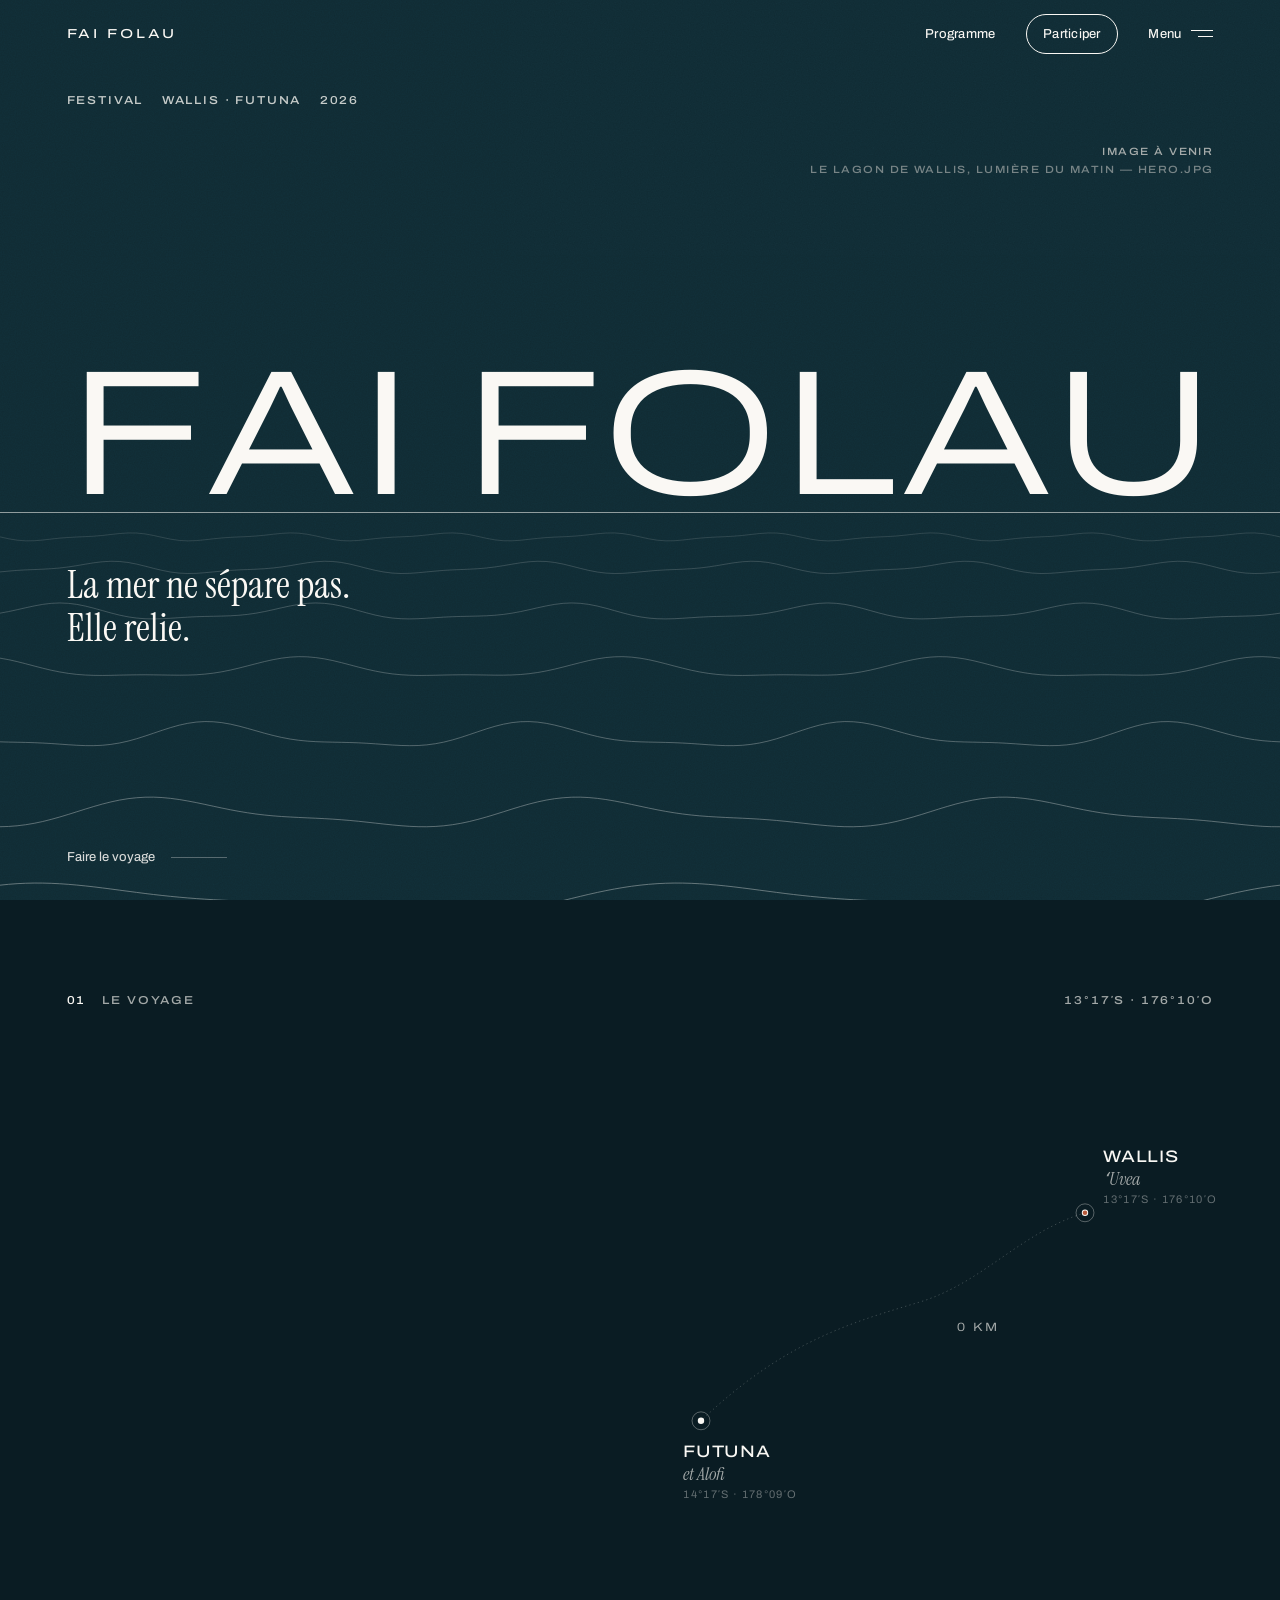
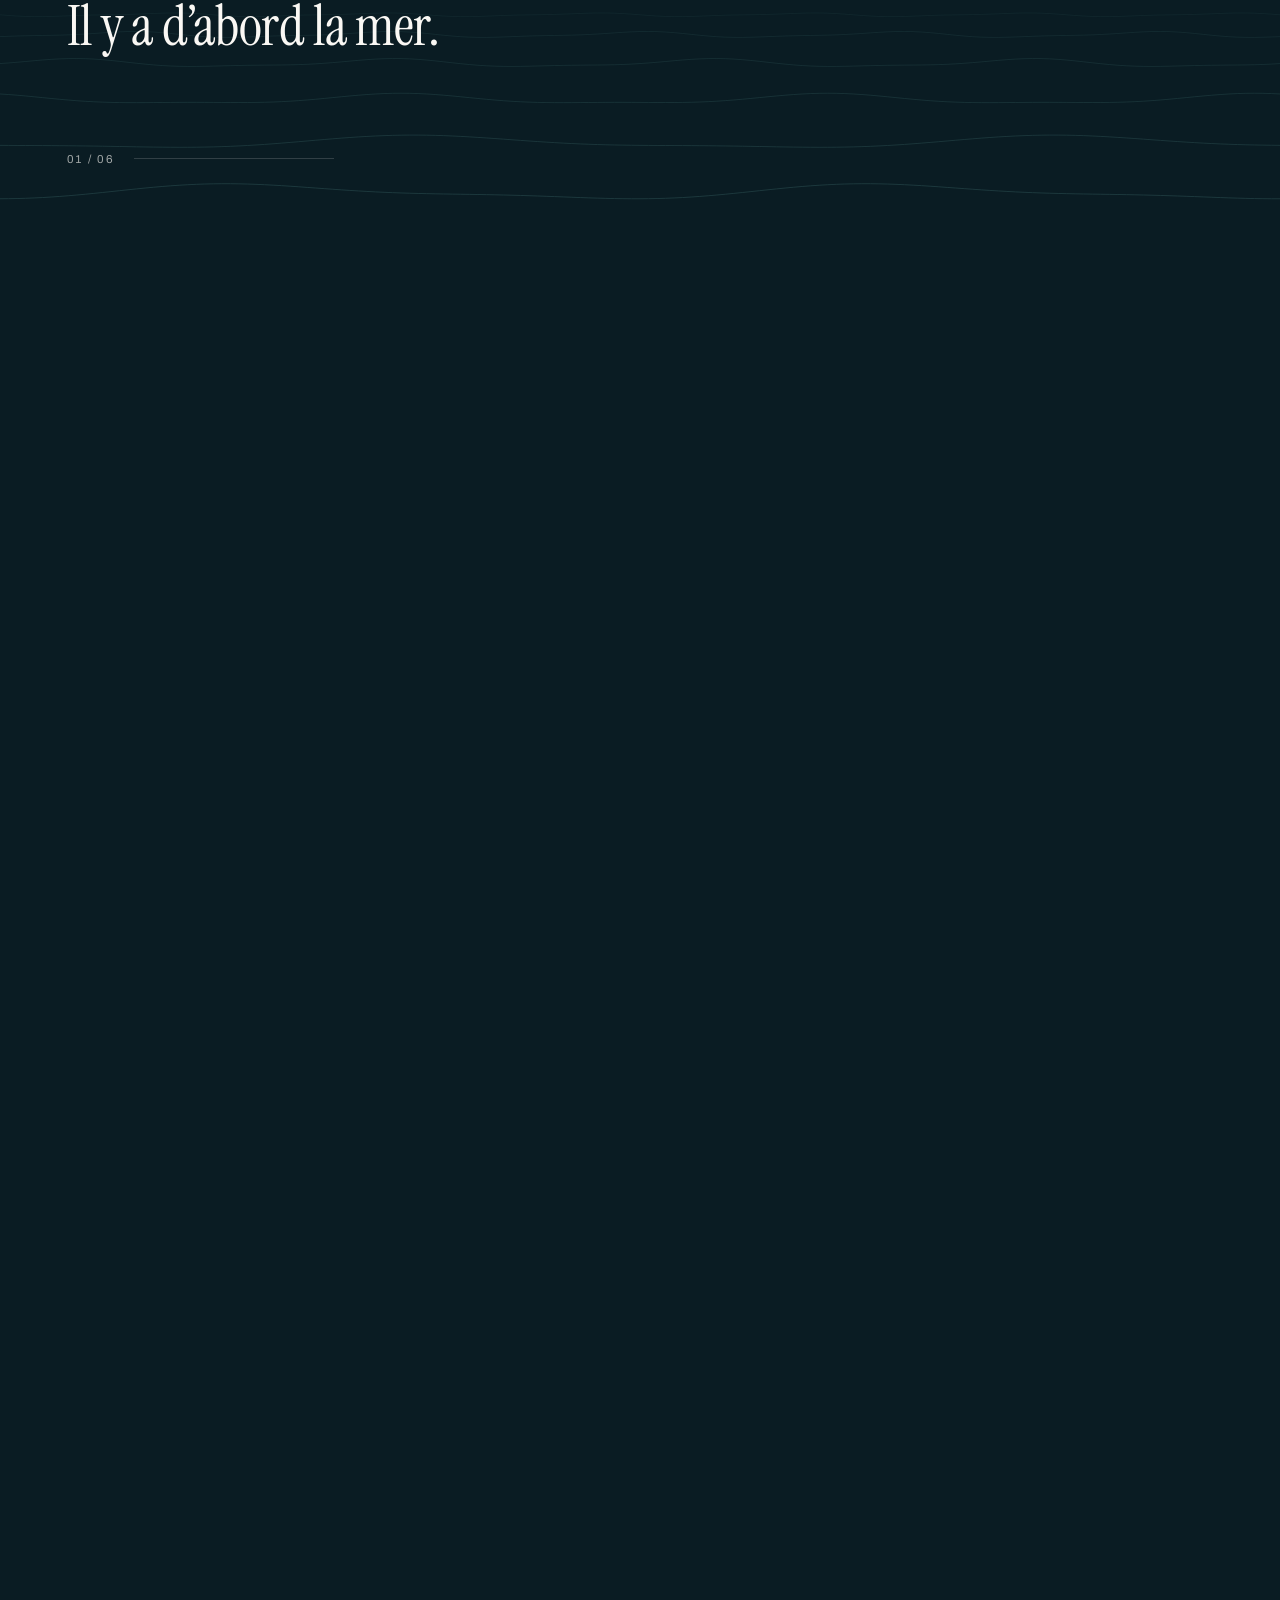
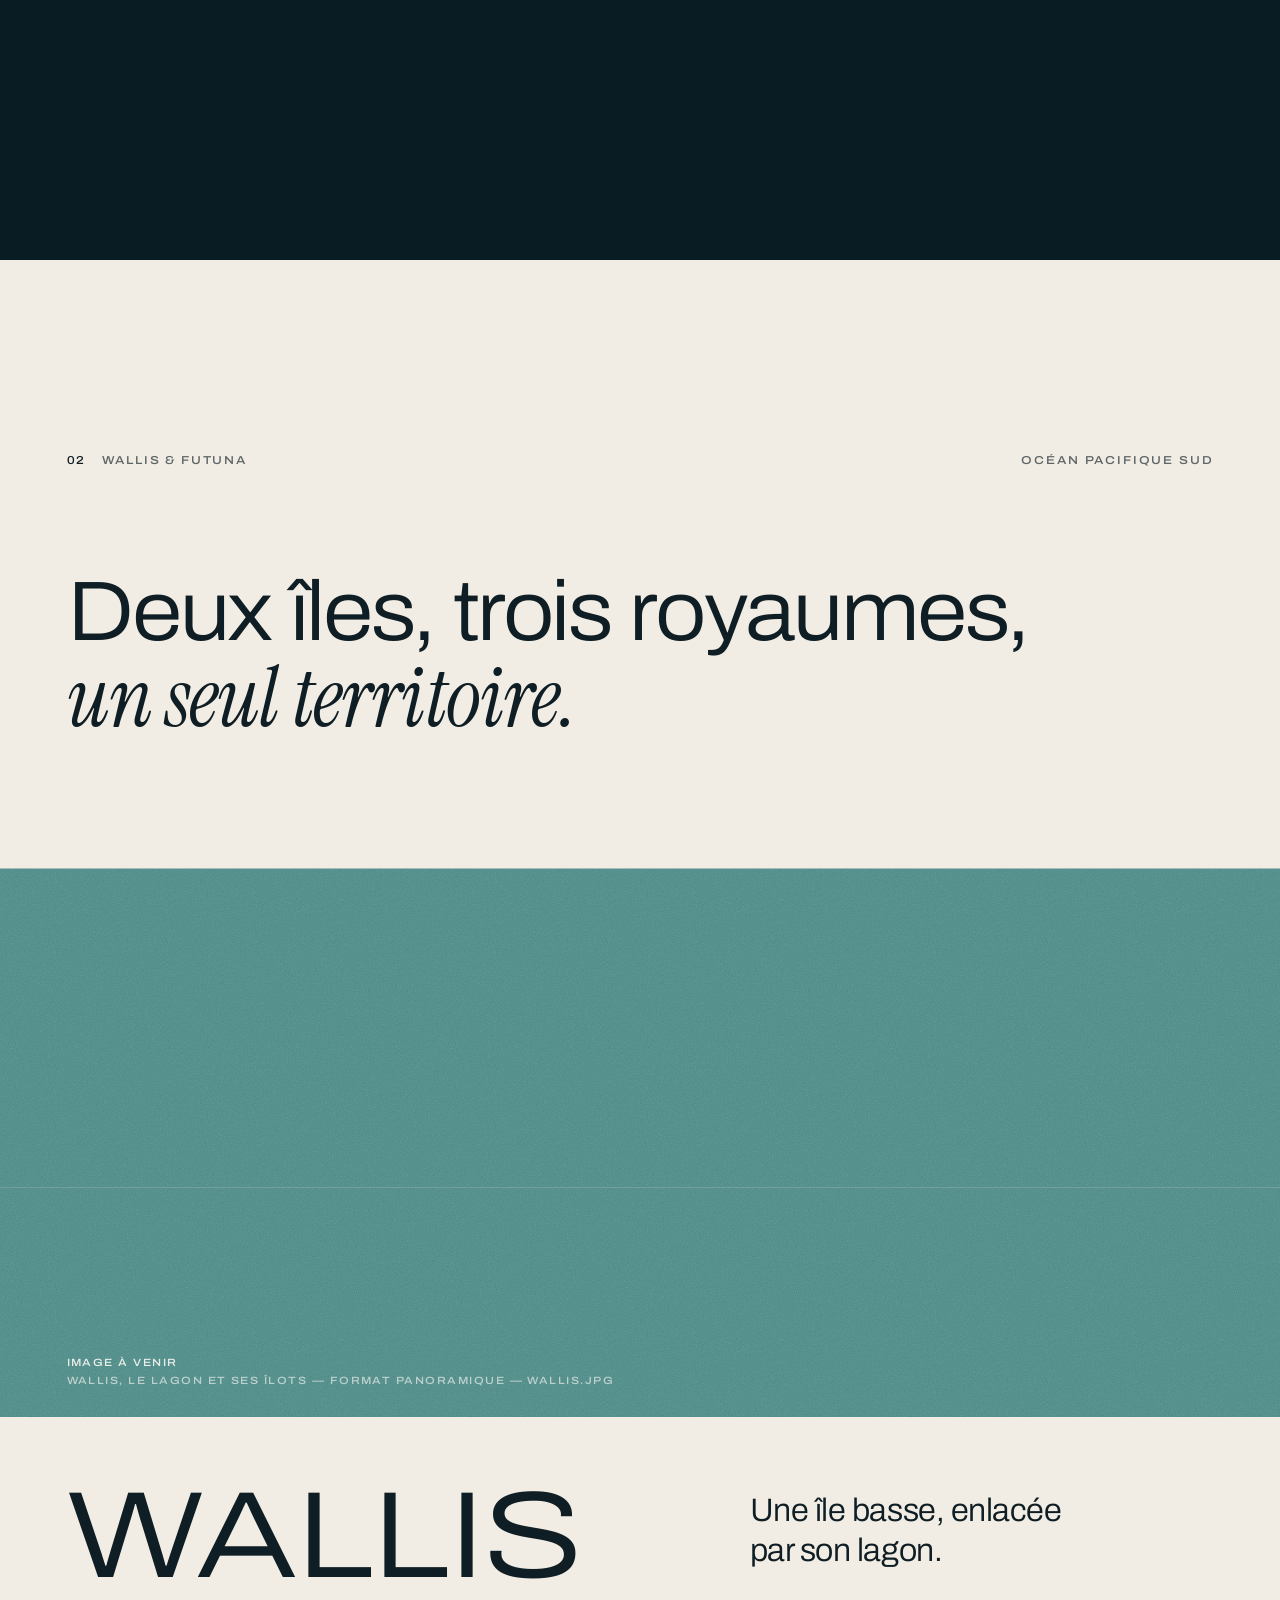
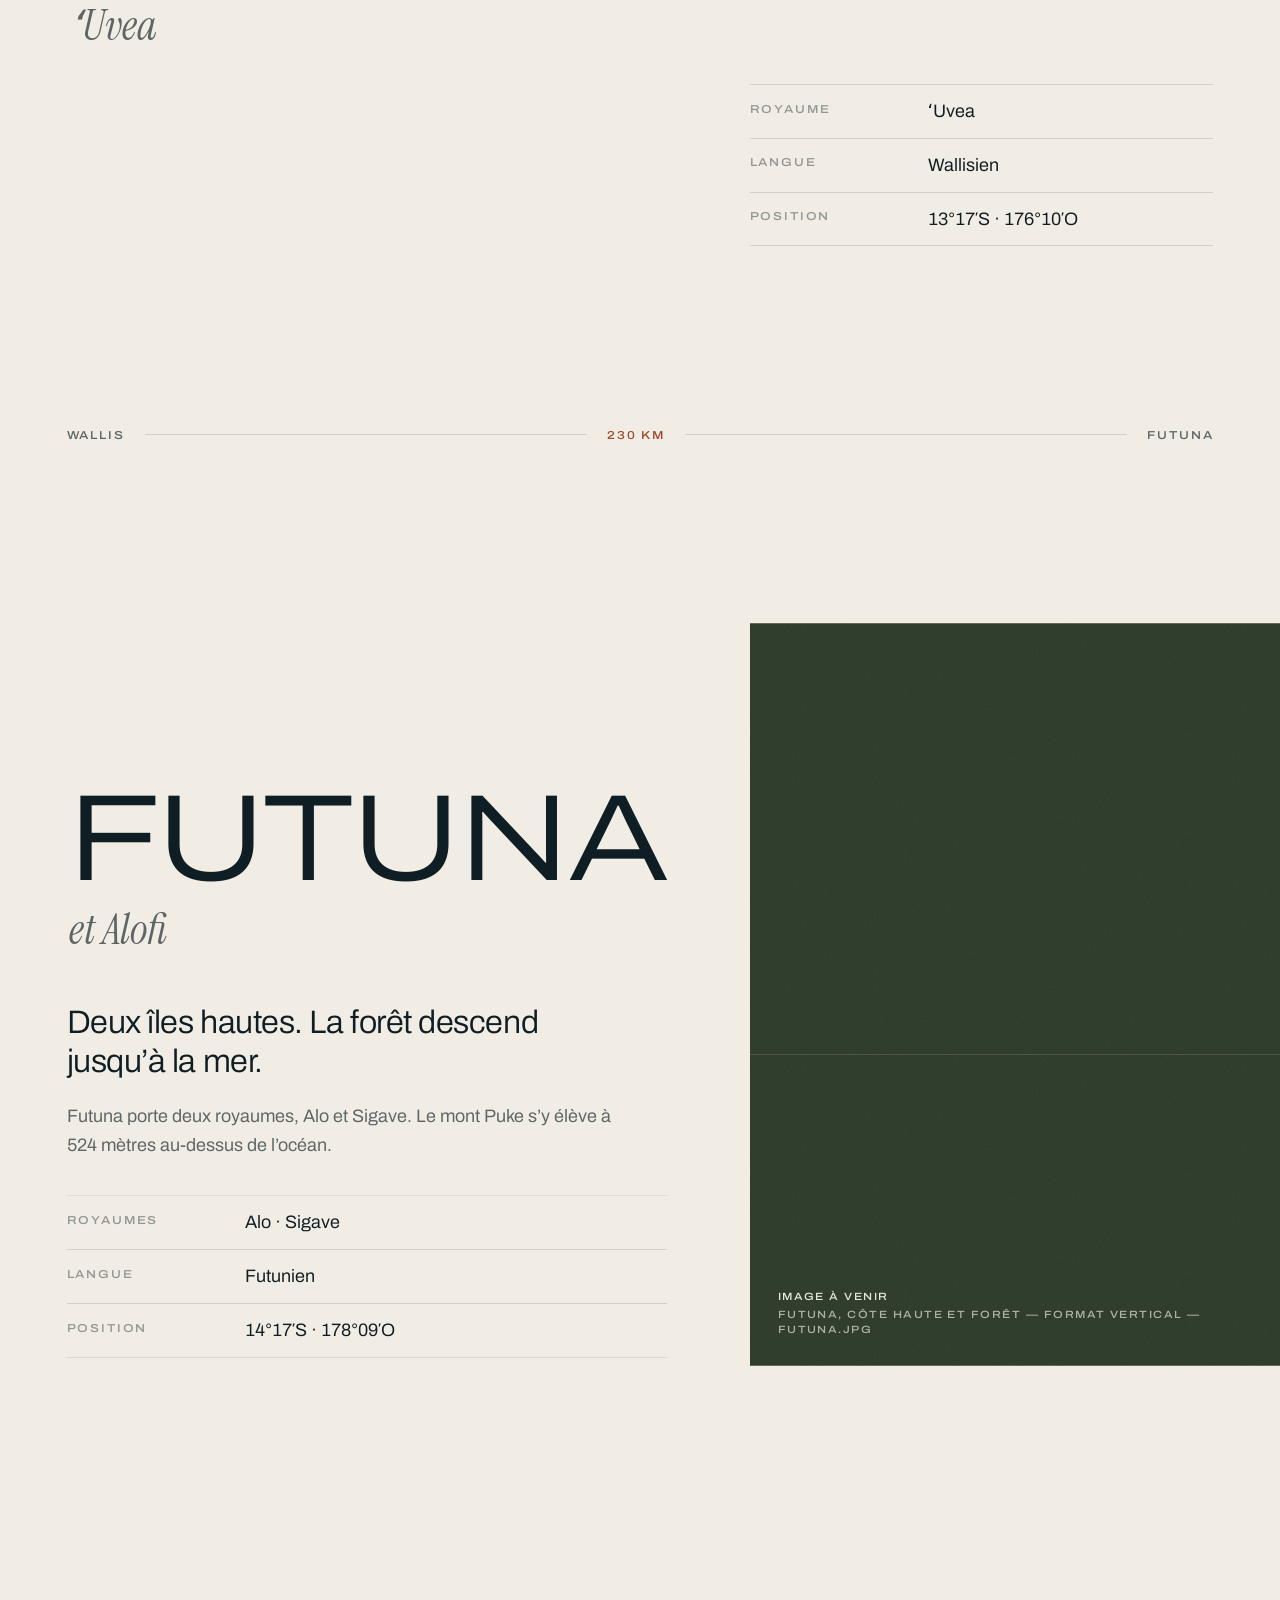
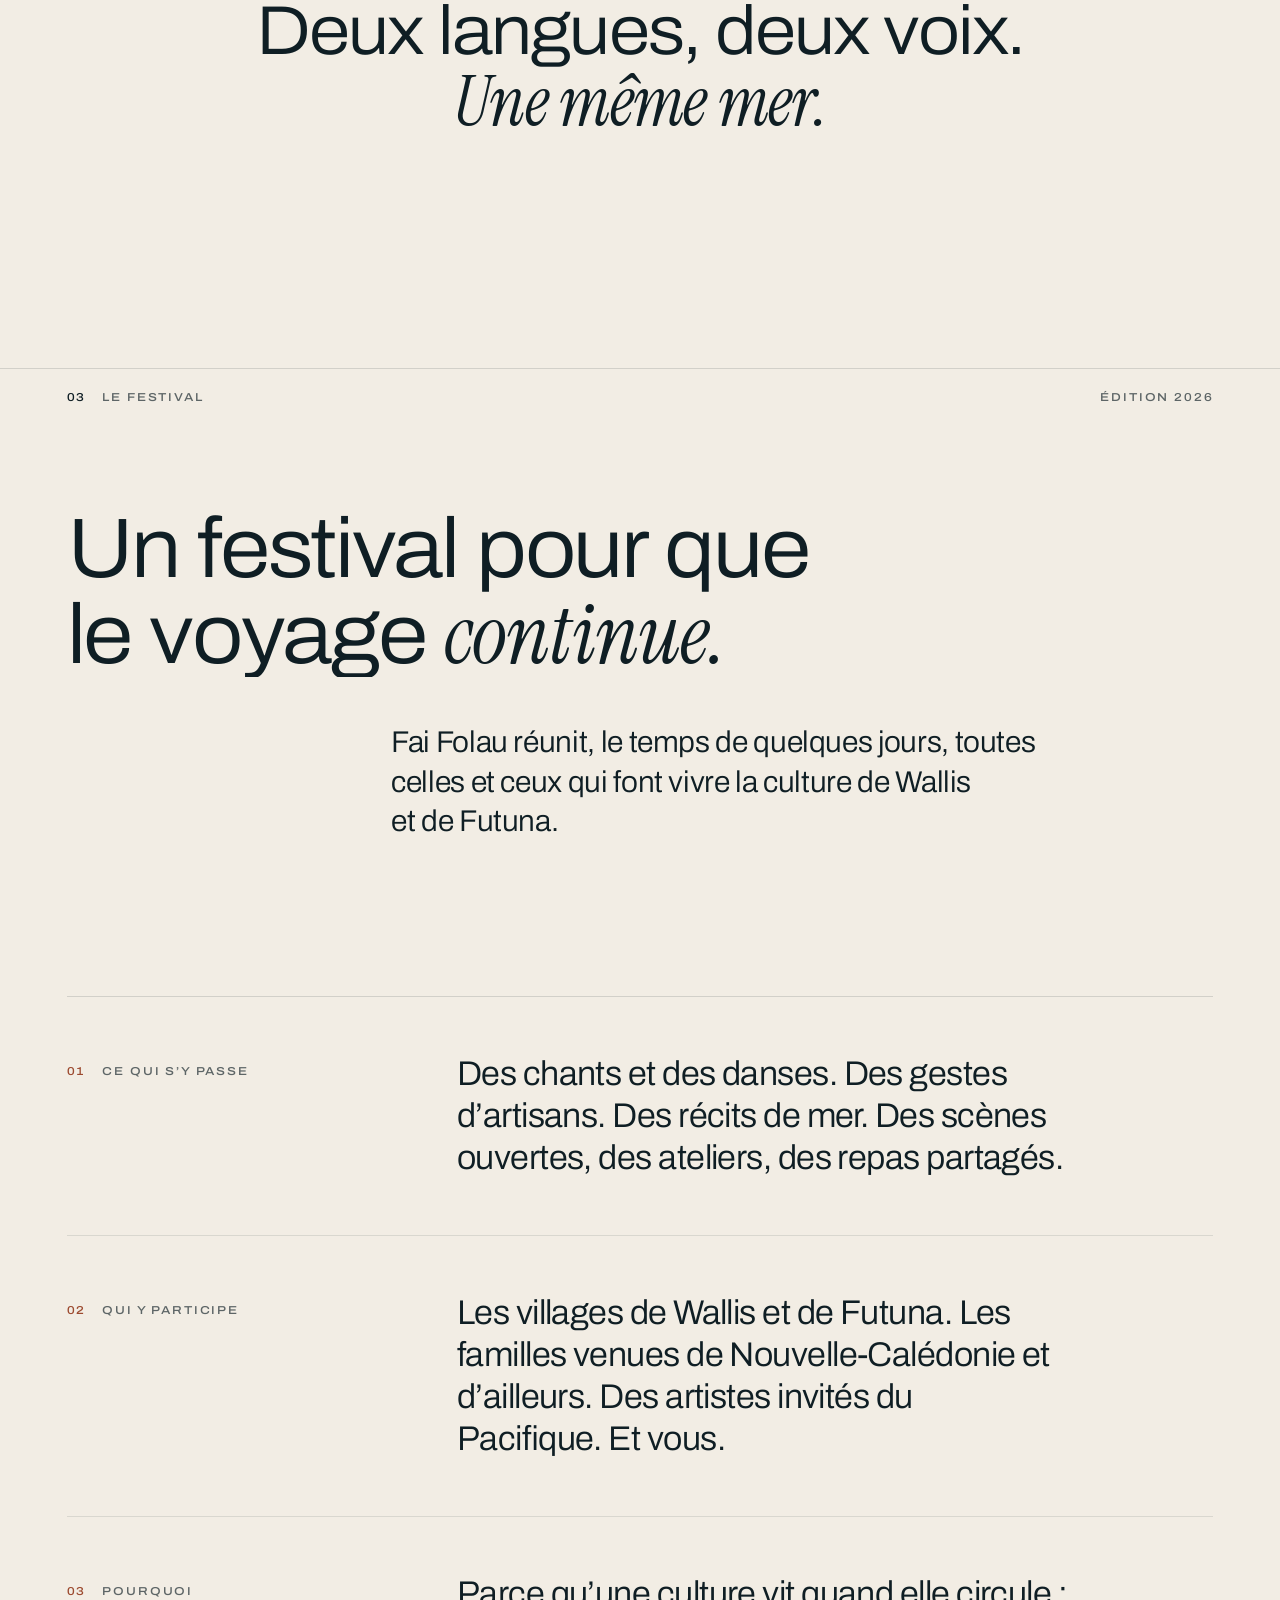
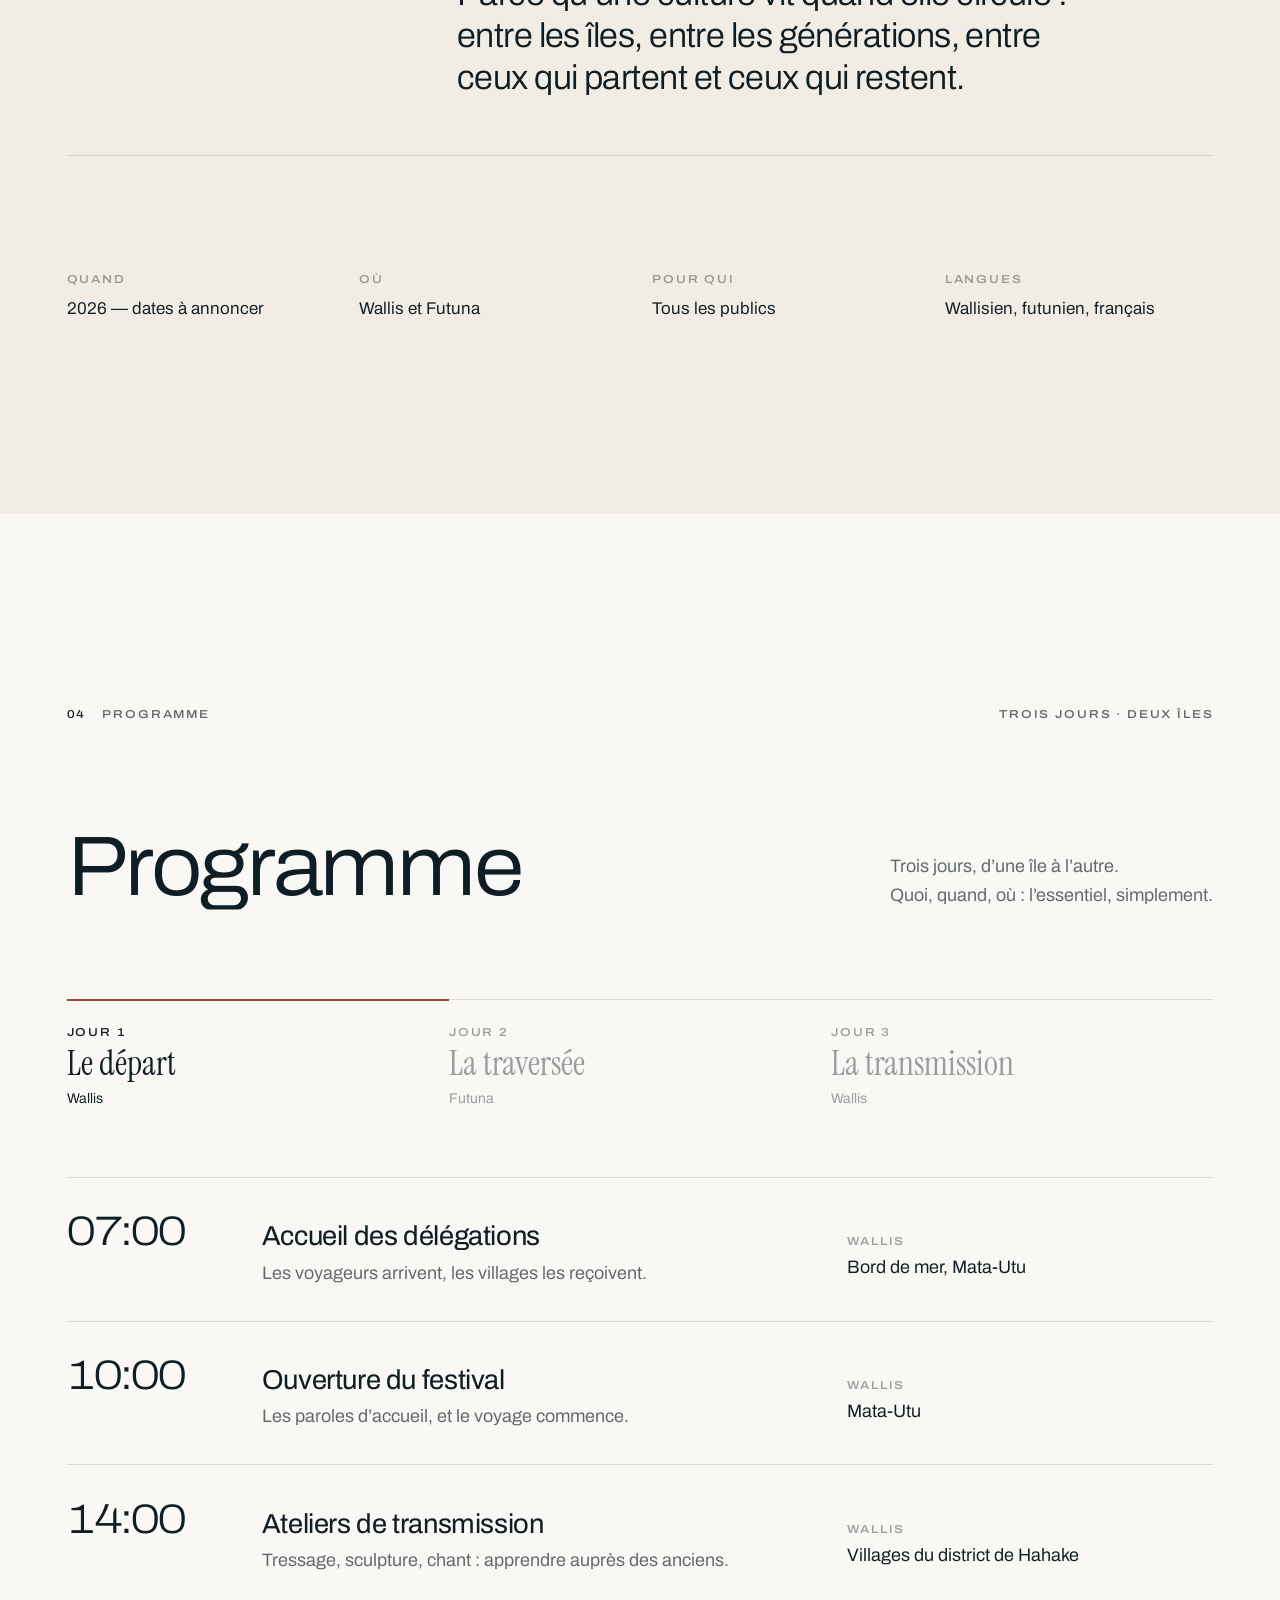
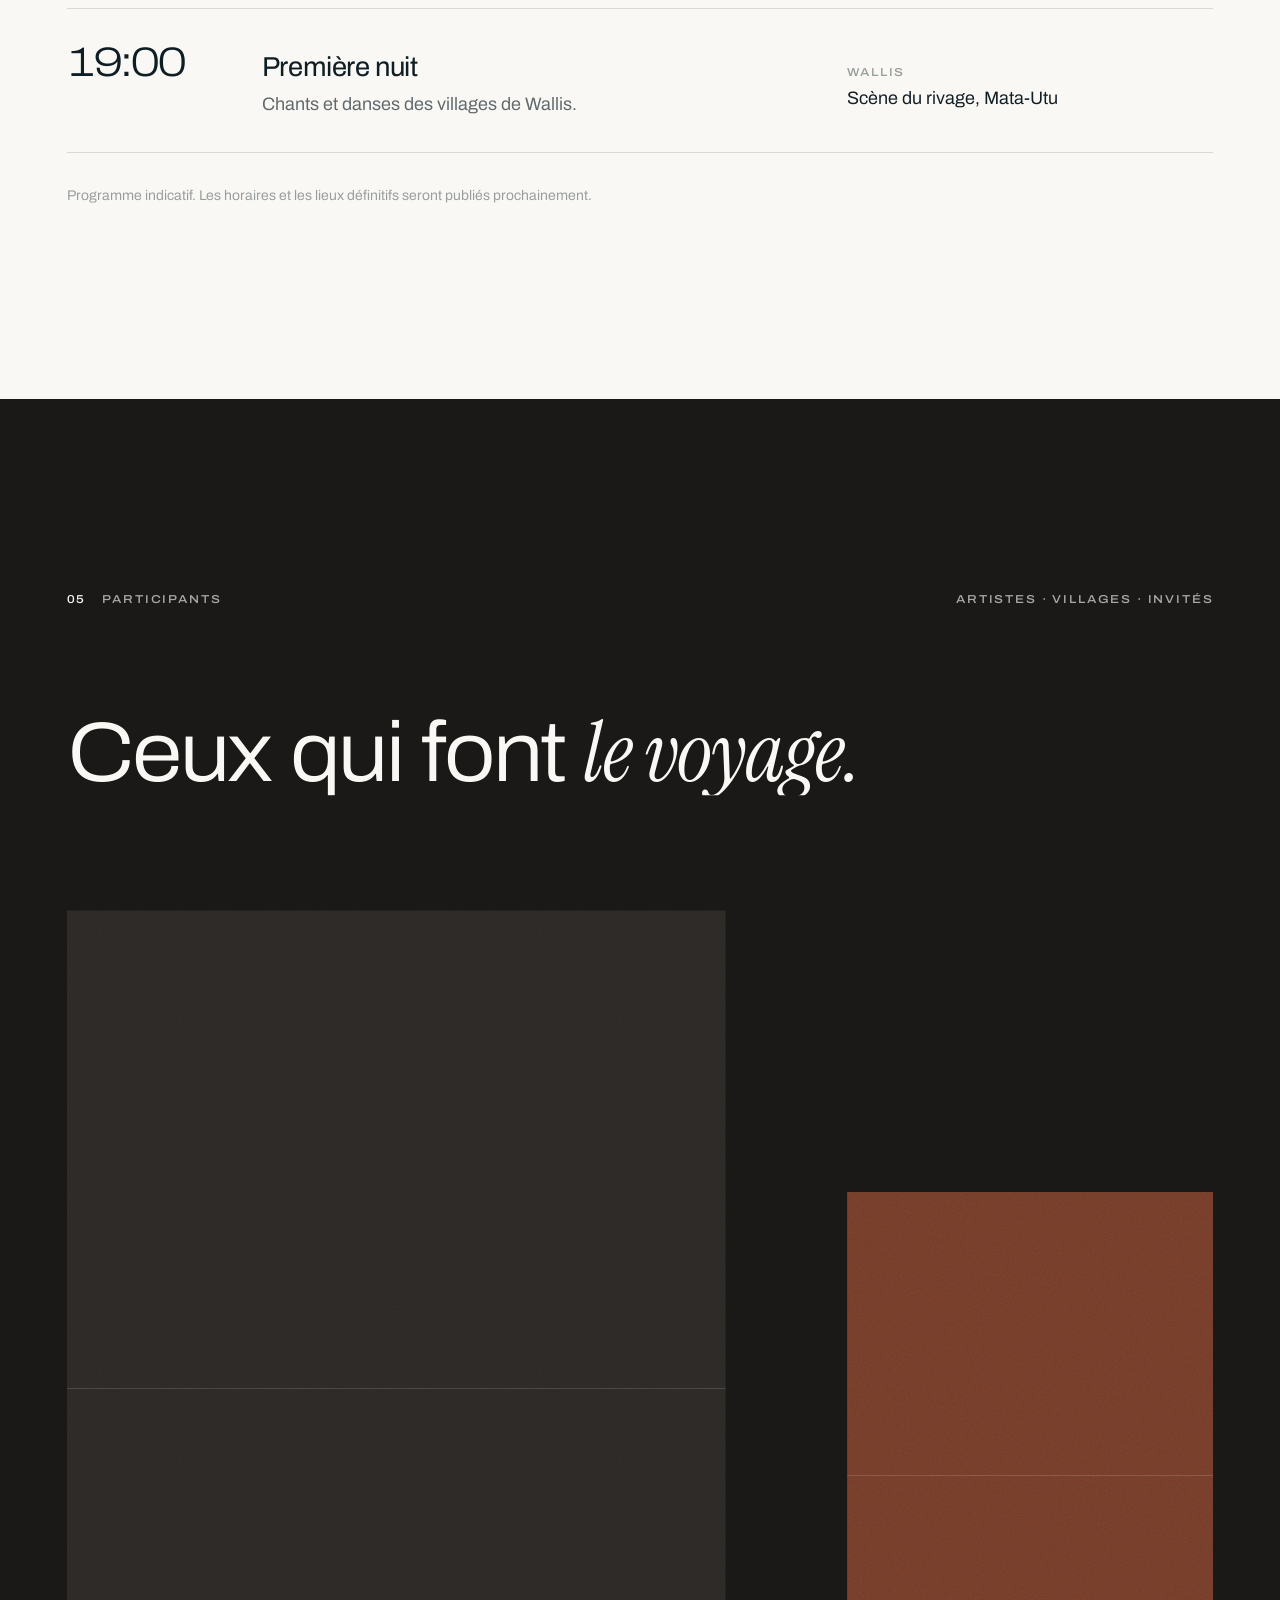
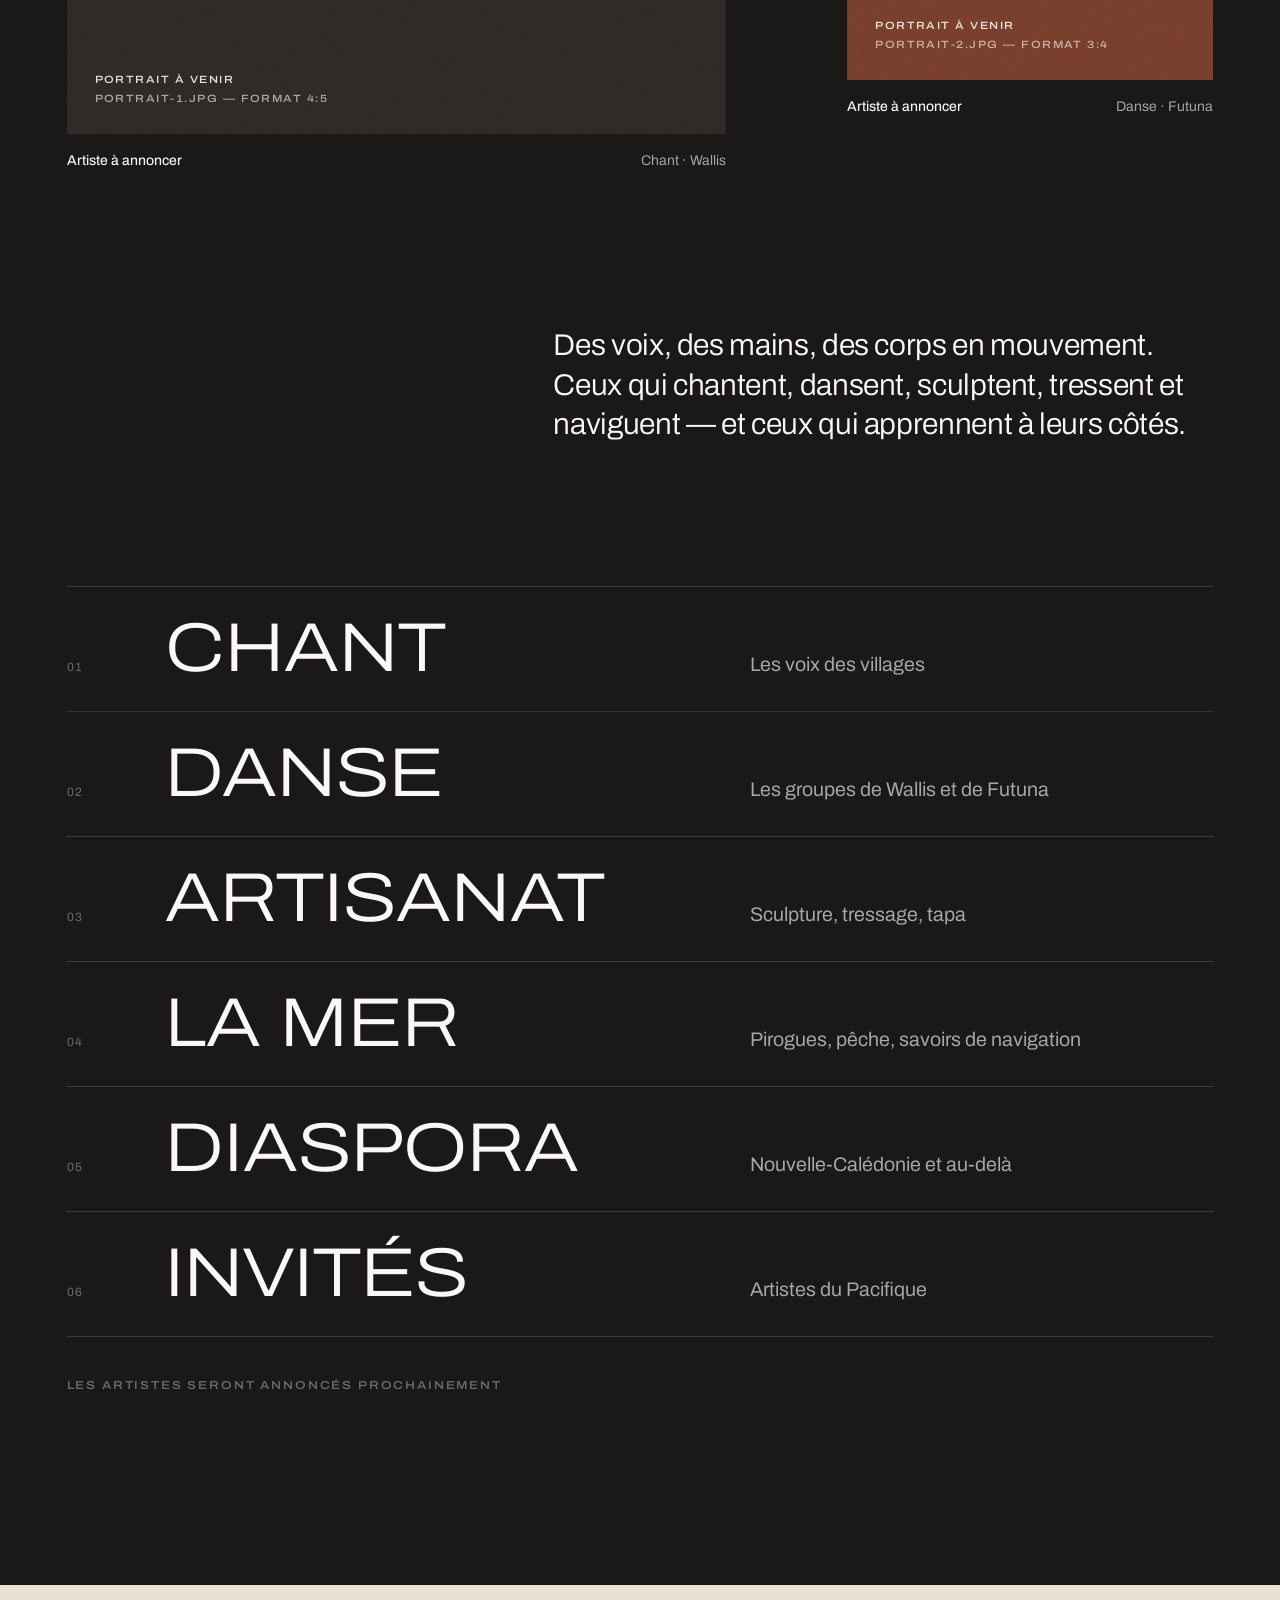
==== commit 31e94951: "Site officiel du festival Fai Folau Page narrative en huit escales (hero, le voyage, Wallis & Futuna" ====
--- a/index.html
+++ b/index.html
@@ -1,334 +1,568 @@
-<!DOCTYPE html>
+<!doctype html>
 <html lang="fr">
 <head>
   <meta charset="utf-8">
   <meta name="viewport" content="width=device-width, initial-scale=1, viewport-fit=cover">
-  <title>MINIFAPO 2026 · Festival à Wallis-et-Futuna</title>
-  <meta name="description" content="MINIFAPO 2026, le festival des cultures du Pacifique à Wallis-et-Futuna du 6 au 10 décembre 2026 : programme, participants, activités et infos pratiques.">
-  <meta name="theme-color" content="#0B2A33">
+  <title>Fai Folau — Festival de Wallis et Futuna</title>
+  <meta name="description" content="Fai Folau, le festival de Wallis et Futuna. Chants, danses, savoirs et rencontres : un voyage entre les îles et entre les générations.">
+  <meta name="theme-color" content="#0A1C23">
   <meta property="og:type" content="website">
-  <meta property="og:locale" content="fr_FR">
-  <meta property="og:site_name" content="MINIFAPO 2026">
-  <meta property="og:title" content="MINIFAPO 2026 · Festival à Wallis-et-Futuna">
-  <meta property="og:description" content="MINIFAPO 2026, le festival des cultures du Pacifique à Wallis-et-Futuna du 6 au 10 décembre 2026 : programme, participants, activités et infos pratiques.">
-  <meta property="og:image" content="assets/img/og-image.png">
-  <meta name="twitter:card" content="summary_large_image">
-  <link rel="icon" href="assets/img/favicon.svg" type="image/svg+xml">
-  <link rel="apple-touch-icon" href="assets/img/apple-touch-icon.png">
-  <link rel="preconnect" href="https://fonts.googleapis.com">
-  <link rel="preconnect" href="https://fonts.gstatic.com" crossorigin>
-  <link rel="stylesheet" href="https://fonts.googleapis.com/css2?family=Figtree:ital,wght@0,400..700;1,400&amp;family=Marcellus&amp;display=swap">
-  <link rel="stylesheet" href="assets/css/style.css">
+  <meta property="og:title" content="Fai Folau — Festival de Wallis et Futuna">
+  <meta property="og:description" content="La mer ne sépare pas. Elle relie.">
+  <meta property="og:image" content="assets/images/og.jpg">
+  <link rel="icon" href="assets/favicon.svg" type="image/svg+xml">
+
+  <link rel="preload" href="assets/fonts/archivo-latin.woff2" as="font" type="font/woff2" crossorigin>
+  <link rel="preload" href="assets/fonts/instrument-serif-latin.woff2" as="font" type="font/woff2" crossorigin>
+  <link rel="stylesheet" href="assets/css/main.css">
+
+  <script>
+    // Active les états animés uniquement si JavaScript est disponible.
+    document.documentElement.classList.add('js');
+    if (window.matchMedia('(prefers-reduced-motion: reduce)').matches) {
+      document.documentElement.classList.add('reduced-motion');
+    }
+  </script>
   <script src="assets/js/main.js" defer></script>
-  <script type="application/ld+json">{"@context":"https://schema.org","@type":"Festival","name":"MINIFAPO 2026","description":"Festival des cultures du Pacifique à Wallis-et-Futuna.","startDate":"2026-12-06","endDate":"2026-12-10","eventStatus":"https://schema.org/EventScheduled","eventAttendanceMode":"https://schema.org/OfflineEventAttendanceMode","inLanguage":"fr","location":{"@type":"Place","name":"Wallis-et-Futuna","address":{"@type":"PostalAddress","addressLocality":"Mata-Utu","postalCode":"98600","addressCountry":"WF"}},"organizer":{"@type":"Organization","name":"Comité d’organisation MINIFAPO 2026","email":"contact@minifapo.wf"}}</script>
 </head>
-<body data-page="accueil">
-  <a class="skip-link" href="#contenu">Aller au contenu</a>
-
-  <header class="site-header">
-    <div class="container site-header__inner">
-      <a class="brand" href="index.html" aria-label="MINIFAPO 2026, retour à l’accueil">
-        <svg class="brand__mark" viewBox="0 0 40 40" aria-hidden="true" focusable="false"><rect width="40" height="40" rx="9" fill="#C8102E"/><path d="M20,20L12,7H28ZM20,20L33,12V28ZM20,20L28,33H12ZM20,20L7,28V12Z" fill="#FBF6EC"/></svg>
-        <span class="brand__text"><span class="brand__name">MINIFAPO</span><span class="brand__year">2026</span></span>
+<body>
+  <a class="skip" href="#contenu">Aller au contenu</a>
+
+  <!-- ============================================================
+       EN-TÊTE — volontairement minimal
+       ============================================================ -->
+  <header class="header" data-header data-on="dark">
+    <a class="header__brand" href="#accueil" aria-label="Fai Folau — retour à l’accueil">Fai Folau</a>
+    <nav class="header__nav" aria-label="Accès rapides">
+      <a class="header__link" href="#programme">Programme</a>
+      <a class="header__cta" href="#participer">Participer</a>
+      <button class="header__menu" type="button" aria-expanded="false" aria-controls="menu" data-menu-open>
+        <span class="header__menu-label">Menu</span>
+        <span class="header__menu-icon" aria-hidden="true"><i></i><i></i></span>
+      </button>
+    </nav>
+  </header>
+
+  <!-- Menu plein écran : la liste des escales -->
+  <div class="menu" id="menu" data-menu hidden>
+    <div class="menu__inner">
+      <button class="menu__close" type="button" data-menu-close>Fermer</button>
+      <nav aria-label="Navigation principale">
+        <ol class="menu__list">
+          <li><a href="#voyage"><span class="menu__num">01</span>Le voyage</a></li>
+          <li><a href="#territoire"><span class="menu__num">02</span>Wallis &amp; Futuna</a></li>
+          <li><a href="#festival"><span class="menu__num">03</span>Le festival</a></li>
+          <li><a href="#programme"><span class="menu__num">04</span>Programme</a></li>
+          <li><a href="#participants"><span class="menu__num">05</span>Participants</a></li>
+          <li><a href="#transmission"><span class="menu__num">06</span>Transmission</a></li>
+          <li><a href="#participer"><span class="menu__num">07</span>Participer</a></li>
+        </ol>
+      </nav>
+      <p class="menu__foot label"><span>Wallis</span><span>Futuna</span><span>2026</span></p>
+    </div>
+  </div>
+
+  <main id="contenu">
+
+    <!-- ============================================================
+         00 — HERO
+         Image : assets/images/hero.jpg  (ou vidéo : assets/images/hero.mp4)
+         ============================================================ -->
+    <section class="hero" id="accueil" data-theme="dark" aria-label="Fai Folau">
+      <div class="hero__media" data-parallax="0.12">
+        <figure class="media" data-tone="ocean">
+          <!-- Pour une vidéo, décommenter et garder l’image comme affiche (poster) :
+          <video autoplay muted loop playsinline poster="assets/images/hero.jpg">
+            <source src="assets/images/hero.mp4" type="video/mp4">
+          </video>
+          -->
+          <img src="assets/images/hero.jpg" alt="Le lagon de Wallis au lever du jour" fetchpriority="high" decoding="async" onerror="this.hidden=true">
+          <span class="media__ph" aria-hidden="true">
+            <span>Image à venir</span>
+            <span>Le lagon de Wallis, lumière du matin — hero.jpg</span>
+          </span>
+        </figure>
+      </div>
+      <div class="hero__veil" aria-hidden="true"></div>
+
+      <div class="hero__inner">
+        <p class="hero__meta label" data-intro>
+          <span>Festival</span><span>Wallis · Futuna</span><span>2026</span>
+        </p>
+
+        <div class="hero__mark">
+          <h1 class="wordmark" aria-label="Fai Folau">
+            <span class="wordmark__line" aria-hidden="true"><span class="wordmark__c" style="--i:0">F</span><span class="wordmark__c" style="--i:1">a</span><span class="wordmark__c" style="--i:2">i</span></span>
+            <span class="wordmark__line" aria-hidden="true"><span class="wordmark__c" style="--i:3">F</span><span class="wordmark__c" style="--i:4">o</span><span class="wordmark__c" style="--i:5">l</span><span class="wordmark__c" style="--i:6">a</span><span class="wordmark__c" style="--i:7">u</span></span>
+          </h1>
+          <span class="hero__horizon" aria-hidden="true"></span>
+          <div class="hero__sea" data-swell="hero" aria-hidden="true"></div>
+        </div>
+
+        <p class="hero__lede" data-intro>La mer ne sépare pas.<br>Elle relie.</p>
+      </div>
+
+      <a class="hero__cue" href="#voyage" data-intro>
+        <span>Faire le voyage</span>
+        <span class="hero__cue-line" aria-hidden="true"></span>
       </a>
-
-      <nav class="nav" aria-label="Navigation principale">
-        <ul class="nav__list">
-          <li><a class="nav__link" href="index.html" aria-current="page">Accueil</a></li>
-          <li><a class="nav__link" href="festival.html">Le festival</a></li>
-          <li><a class="nav__link" href="participants.html">Participants</a></li>
-          <li><a class="nav__link" href="programme.html">Programme</a></li>
-          <li><a class="nav__link" href="activites.html">Activités</a></li>
-          <li><a class="nav__link" href="partenaires.html">Partenaires</a></li>
-          <li><a class="nav__link" href="infos-pratiques.html">Infos pratiques</a></li>
+    </section>
+
+    <!-- ============================================================
+         01 — LE VOYAGE
+         Le scroll devient une traversée : Wallis → Futuna.
+         Chaque <li> est une étape ; ajouter/retirer librement.
+         ============================================================ -->
+    <section class="voyage" id="voyage" data-theme="dark" data-voyage aria-labelledby="voyage-titre">
+      <div class="voyage__stage">
+        <header class="escale wrap">
+          <p class="escale__id"><span class="escale__num">01</span><span id="voyage-titre">Le voyage</span></p>
+          <p class="escale__coords" data-voyage-coords>13°17′S · 176°10′O</p>
+        </header>
+
+        <div class="voyage__map" aria-hidden="true">
+          <svg class="route" viewBox="0 0 1000 700" preserveAspectRatio="xMidYMid meet">
+            <!-- Positions relatives réelles : Futuna est à ~230 km à l’ouest-sud-ouest de Wallis -->
+            <path class="route__ghost" d="M800 220 C 700 250, 640 330, 540 360 S 330 420, 200 545" pathLength="1"/>
+            <path class="route__line" data-route d="M800 220 C 700 250, 640 330, 540 360 S 330 420, 200 545" pathLength="1"/>
+            <circle class="route__isle" cx="800" cy="220" r="5"/>
+            <circle class="route__isle" cx="200" cy="545" r="5"/>
+            <circle class="route__ring" cx="800" cy="220" r="14"/>
+            <circle class="route__ring route__ring--end" cx="200" cy="545" r="14"/>
+            <circle class="route__traveller" data-traveller cx="800" cy="220" r="3.5"/>
+          </svg>
+          <p class="route__label route__label--wallis">
+            <span class="route__name">Wallis</span>
+            <span class="route__sub" lang="wls">ʻUvea</span>
+            <span class="route__coord">13°17′S · 176°10′O</span>
+          </p>
+          <p class="route__label route__label--futuna">
+            <span class="route__name">Futuna</span>
+            <span class="route__sub">et Alofi</span>
+            <span class="route__coord">14°17′S · 178°09′O</span>
+          </p>
+          <p class="route__distance"><span data-voyage-km>230</span>&nbsp;km</p>
+        </div>
+
+        <ol class="voyage__steps">
+          <li class="voyage__step">Il y a d’abord la&nbsp;mer.</li>
+          <li class="voyage__step">Deux cent trente kilomètres entre Wallis et&nbsp;Futuna.</li>
+          <li class="voyage__step">Depuis toujours, on la traverse pour se&nbsp;rencontrer.</li>
+          <li class="voyage__step">On emporte des chants, des gestes, une&nbsp;langue.</li>
+          <li class="voyage__step">Et le voyage continue&nbsp;: d’une île à l’autre, d’une génération à&nbsp;l’autre.</li>
+          <li class="voyage__step voyage__step--final">
+            <span class="voyage__word">Fai Folau</span>
+            <span class="voyage__meaning">Faire le voyage.</span>
+          </li>
+        </ol>
+
+        <div class="voyage__progress wrap" aria-hidden="true">
+          <span class="voyage__count"><span data-voyage-step>01</span> / <span data-voyage-total>06</span></span>
+          <span class="voyage__bar"><i data-voyage-bar></i></span>
+        </div>
+
+        <div class="voyage__sea" data-swell="deep" aria-hidden="true"></div>
+      </div>
+    </section>
+
+    <!-- ============================================================
+         02 — WALLIS & FUTUNA
+         Wallis : horizontale (île basse, lagon) · Futuna : verticale (îles hautes)
+         Images : assets/images/wallis.jpg (paysage) · assets/images/futuna.jpg (portrait)
+         ============================================================ -->
+    <section class="territoire" id="territoire" data-theme="light" aria-labelledby="territoire-titre">
+      <header class="escale wrap">
+        <p class="escale__id"><span class="escale__num">02</span><span>Wallis &amp; Futuna</span></p>
+        <p class="escale__coords">Océan Pacifique Sud</p>
+      </header>
+
+      <h2 class="display territoire__title wrap" id="territoire-titre" data-reveal>
+        Deux îles, trois royaumes,<br><em>un seul territoire.</em>
+      </h2>
+
+      <article class="ile ile--wallis" aria-labelledby="ile-wallis">
+        <figure class="media ile__media" data-tone="lagon" data-reveal="image">
+          <img src="assets/images/wallis.jpg" alt="Le lagon de Wallis et ses îlots" loading="lazy" decoding="async" onerror="this.hidden=true" data-parallax="0.06">
+          <span class="media__ph" aria-hidden="true">
+            <span>Image à venir</span>
+            <span>Wallis, le lagon et ses îlots — format panoramique — wallis.jpg</span>
+          </span>
+        </figure>
+
+        <div class="ile__body wrap">
+          <h3 class="ile__name" id="ile-wallis" data-reveal>Wallis <span class="ile__alt" lang="wls">ʻUvea</span></h3>
+          <div class="ile__text">
+            <p class="ile__lede" data-reveal>Une île basse, enlacée par son&nbsp;lagon.</p>
+            <p data-reveal>Autour d’elle, une couronne d’îlots. En son cœur, des lacs de cratère. Ici, l’horizon est&nbsp;partout.</p>
+            <dl class="facts" data-reveal>
+              <div><dt>Royaume</dt><dd lang="wls">ʻUvea</dd></div>
+              <div><dt>Langue</dt><dd>Wallisien</dd></div>
+              <div><dt>Position</dt><dd>13°17′S · 176°10′O</dd></div>
+            </dl>
+          </div>
+        </div>
+      </article>
+
+      <div class="passage wrap" aria-hidden="true" data-reveal>
+        <span>Wallis</span>
+        <span class="passage__line"></span>
+        <span class="passage__km">230 km</span>
+        <span class="passage__line"></span>
+        <span>Futuna</span>
+      </div>
+
+      <article class="ile ile--futuna wrap" aria-labelledby="ile-futuna">
+        <div class="ile__body">
+          <h3 class="ile__name" id="ile-futuna" data-reveal>Futuna <span class="ile__alt">et Alofi</span></h3>
+          <div class="ile__text">
+            <p class="ile__lede" data-reveal>Deux îles hautes. La forêt descend jusqu’à la&nbsp;mer.</p>
+            <p data-reveal>Futuna porte deux royaumes, <span lang="fud">Alo</span> et <span lang="fud">Sigave</span>. Le mont Puke s’y élève à 524&nbsp;mètres au-dessus de&nbsp;l’océan.</p>
+            <dl class="facts" data-reveal>
+              <div><dt>Royaumes</dt><dd lang="fud">Alo · Sigave</dd></div>
+              <div><dt>Langue</dt><dd>Futunien</dd></div>
+              <div><dt>Position</dt><dd>14°17′S · 178°09′O</dd></div>
+            </dl>
+          </div>
+        </div>
+        <figure class="media ile__media" data-tone="vegetal" data-reveal="image">
+          <img src="assets/images/futuna.jpg" alt="La côte haute et boisée de Futuna" loading="lazy" decoding="async" onerror="this.hidden=true" data-parallax="0.06">
+          <span class="media__ph" aria-hidden="true">
+            <span>Image à venir</span>
+            <span>Futuna, côte haute et forêt — format vertical — futuna.jpg</span>
+          </span>
+        </figure>
+      </article>
+
+      <p class="territoire__close wrap" data-reveal>
+        Deux langues, deux voix.<br><em>Une même&nbsp;mer.</em>
+      </p>
+    </section>
+
+    <!-- ============================================================
+         03 — LE FESTIVAL
+         Quoi · Qui · Pourquoi — en trois réponses.
+         ============================================================ -->
+    <section class="festival" id="festival" data-theme="light" aria-labelledby="festival-titre">
+      <header class="escale wrap">
+        <p class="escale__id"><span class="escale__num">03</span><span>Le festival</span></p>
+        <p class="escale__coords">Édition 2026</p>
+      </header>
+
+      <div class="wrap">
+        <h2 class="display festival__title" id="festival-titre" data-reveal>
+          Un festival pour que le voyage <em>continue.</em>
+        </h2>
+        <p class="lede festival__lede" data-reveal>
+          Fai Folau réunit, le temps de quelques jours, toutes celles et ceux qui font vivre la culture de Wallis et de&nbsp;Futuna.
+        </p>
+
+        <div class="answers">
+          <div class="answer" data-reveal>
+            <h3 class="answer__q"><span class="answer__n">01</span>Ce qui s’y passe</h3>
+            <p class="answer__a">Des chants et des danses. Des gestes d’artisans. Des récits de mer. Des scènes ouvertes, des ateliers, des repas&nbsp;partagés.</p>
+          </div>
+          <div class="answer" data-reveal>
+            <h3 class="answer__q"><span class="answer__n">02</span>Qui y participe</h3>
+            <p class="answer__a">Les villages de Wallis et de Futuna. Les familles venues de <span class="nowrap">Nouvelle-Calédonie</span> et d’ailleurs. Des artistes invités du Pacifique. Et&nbsp;vous.</p>
+          </div>
+          <div class="answer" data-reveal>
+            <h3 class="answer__q"><span class="answer__n">03</span>Pourquoi</h3>
+            <p class="answer__a">Parce qu’une culture vit quand elle circule&nbsp;: entre les îles, entre les générations, entre ceux qui partent et ceux qui&nbsp;restent.</p>
+          </div>
+        </div>
+
+        <!-- INFOS PRATIQUES — à compléter dès que les dates sont officielles -->
+        <dl class="essentials" data-reveal>
+          <div><dt>Quand</dt><dd>2026 — dates à annoncer</dd></div>
+          <div><dt>Où</dt><dd>Wallis et Futuna</dd></div>
+          <div><dt>Pour qui</dt><dd>Tous les publics</dd></div>
+          <div><dt>Langues</dt><dd>Wallisien, futunien, français</dd></div>
+        </dl>
+      </div>
+    </section>
+
+    <!-- ============================================================
+         04 — PROGRAMME
+         Contenu INDICATIF : remplacer titres, horaires et lieux.
+         Structure : un .day par jour, un .slot par moment.
+         ============================================================ -->
+    <section class="programme" id="programme" data-theme="light" aria-labelledby="programme-titre">
+      <header class="escale wrap">
+        <p class="escale__id"><span class="escale__num">04</span><span>Programme</span></p>
+        <p class="escale__coords">Trois jours · deux îles</p>
+      </header>
+
+      <div class="wrap">
+        <div class="programme__head">
+          <h2 class="display" id="programme-titre" data-reveal>Programme</h2>
+          <p class="programme__intro" data-reveal>Trois jours, d’une île à l’autre. <br>Quoi, quand, où&nbsp;: l’essentiel, simplement.</p>
+        </div>
+
+        <div class="days" role="tablist" aria-label="Jours du festival" data-tabs>
+          <button class="days__tab" role="tab" id="tab-j1" aria-controls="jour-1" aria-selected="true" type="button">
+            <span class="days__n">Jour 1</span>
+            <span class="days__name">Le départ</span>
+            <span class="days__isle">Wallis</span>
+          </button>
+          <button class="days__tab" role="tab" id="tab-j2" aria-controls="jour-2" aria-selected="false" tabindex="-1" type="button">
+            <span class="days__n">Jour 2</span>
+            <span class="days__name">La traversée</span>
+            <span class="days__isle">Futuna</span>
+          </button>
+          <button class="days__tab" role="tab" id="tab-j3" aria-controls="jour-3" aria-selected="false" tabindex="-1" type="button">
+            <span class="days__n">Jour 3</span>
+            <span class="days__name">La transmission</span>
+            <span class="days__isle">Wallis</span>
+          </button>
+        </div>
+
+        <div class="day" id="jour-1" role="tabpanel" aria-labelledby="tab-j1">
+          <h3 class="day__title">Jour 1 — Le départ <span>Wallis · date à annoncer</span></h3>
+          <ol class="slots">
+            <li class="slot">
+              <time class="slot__time">07:00</time>
+              <div class="slot__what"><h4>Accueil des délégations</h4><p>Les voyageurs arrivent, les villages les reçoivent.</p></div>
+              <p class="slot__where"><span class="slot__isle">Wallis</span>Bord de mer, Mata-Utu</p>
+            </li>
+            <li class="slot">
+              <time class="slot__time">10:00</time>
+              <div class="slot__what"><h4>Ouverture du festival</h4><p>Les paroles d’accueil, et le voyage commence.</p></div>
+              <p class="slot__where"><span class="slot__isle">Wallis</span>Mata-Utu</p>
+            </li>
+            <li class="slot">
+              <time class="slot__time">14:00</time>
+              <div class="slot__what"><h4>Ateliers de transmission</h4><p>Tressage, sculpture, chant&nbsp;: apprendre auprès des anciens.</p></div>
+              <p class="slot__where"><span class="slot__isle">Wallis</span>Villages du district de Hahake</p>
+            </li>
+            <li class="slot">
+              <time class="slot__time">19:00</time>
+              <div class="slot__what"><h4>Première nuit</h4><p>Chants et danses des villages de Wallis.</p></div>
+              <p class="slot__where"><span class="slot__isle">Wallis</span>Scène du rivage, Mata-Utu</p>
+            </li>
+          </ol>
+        </div>
+
+        <div class="day" id="jour-2" role="tabpanel" aria-labelledby="tab-j2">
+          <h3 class="day__title">Jour 2 — La traversée <span>Futuna · date à annoncer</span></h3>
+          <ol class="slots">
+            <li class="slot">
+              <time class="slot__time">08:00</time>
+              <div class="slot__what"><h4>Arrivée à Futuna</h4><p>Les délégations sont accueillies de l’autre côté de la mer.</p></div>
+              <p class="slot__where"><span class="slot__isle">Futuna</span>Leava, Sigave</p>
+            </li>
+            <li class="slot">
+              <time class="slot__time">11:00</time>
+              <div class="slot__what"><h4>Récits de mer</h4><p>Ce que l’océan enseigne&nbsp;: paroles de navigateurs, d’hier et d’aujourd’hui.</p></div>
+              <p class="slot__where"><span class="slot__isle">Futuna</span>Leava, Sigave</p>
+            </li>
+            <li class="slot">
+              <time class="slot__time">15:00</time>
+              <div class="slot__what"><h4>Rencontre des artistes</h4><p>Artistes de Futuna, de Wallis et du Pacifique, face à face.</p></div>
+              <p class="slot__where"><span class="slot__isle">Futuna</span>Alo</p>
+            </li>
+            <li class="slot">
+              <time class="slot__time">19:30</time>
+              <div class="slot__what"><h4>Nuit de Futuna</h4><p>Chants et danses des villages de Futuna.</p></div>
+              <p class="slot__where"><span class="slot__isle">Futuna</span>Leava, Sigave</p>
+            </li>
+          </ol>
+        </div>
+
+        <div class="day" id="jour-3" role="tabpanel" aria-labelledby="tab-j3">
+          <h3 class="day__title">Jour 3 — La transmission <span>Wallis · date à annoncer</span></h3>
+          <ol class="slots">
+            <li class="slot">
+              <time class="slot__time">09:00</time>
+              <div class="slot__what"><h4>La journée des jeunes</h4><p>Les plus jeunes montrent ce qu’ils ont appris.</p></div>
+              <p class="slot__where"><span class="slot__isle">Wallis</span>Mata-Utu</p>
+            </li>
+            <li class="slot">
+              <time class="slot__time">14:00</time>
+              <div class="slot__what"><h4>Le grand rassemblement</h4><p>Toutes les délégations réunies, Wallis et Futuna ensemble.</p></div>
+              <p class="slot__where"><span class="slot__isle">Wallis</span>Mata-Utu</p>
+            </li>
+            <li class="slot">
+              <time class="slot__time">18:00</time>
+              <div class="slot__what"><h4>Clôture</h4><p>Le festival s’achève. Le voyage, lui, continue.</p></div>
+              <p class="slot__where"><span class="slot__isle">Wallis</span>Scène du rivage, Mata-Utu</p>
+            </li>
+          </ol>
+        </div>
+
+        <p class="programme__note">Programme indicatif. Les horaires et les lieux définitifs seront publiés prochainement.</p>
+      </div>
+    </section>
+
+    <!-- ============================================================
+         05 — PARTICIPANTS
+         Portraits : assets/images/portrait-1.jpg, portrait-2.jpg
+         Index : un <li> par discipline ou par artiste (data-preview = image au survol)
+         ============================================================ -->
+    <section class="participants" id="participants" data-theme="dark" aria-labelledby="participants-titre">
+      <header class="escale wrap">
+        <p class="escale__id"><span class="escale__num">05</span><span>Participants</span></p>
+        <p class="escale__coords">Artistes · villages · invités</p>
+      </header>
+
+      <div class="wrap">
+        <h2 class="display participants__title" id="participants-titre" data-reveal>
+          Ceux qui font <em>le voyage.</em>
+        </h2>
+
+        <div class="portraits">
+          <figure class="portrait portrait--a" data-reveal="image">
+            <div class="media" data-tone="basalte">
+              <img src="assets/images/portrait-1.jpg" alt="" loading="lazy" decoding="async" onerror="this.hidden=true" data-parallax="0.05">
+              <span class="media__ph" aria-hidden="true"><span>Portrait à venir</span><span>portrait-1.jpg — format 4:5</span></span>
+            </div>
+            <figcaption>
+              <span class="portrait__name">Artiste à annoncer</span>
+              <span class="portrait__role">Chant · Wallis</span>
+            </figcaption>
+          </figure>
+          <figure class="portrait portrait--b" data-reveal="image">
+            <div class="media" data-tone="terre">
+              <img src="assets/images/portrait-2.jpg" alt="" loading="lazy" decoding="async" onerror="this.hidden=true" data-parallax="0.09">
+              <span class="media__ph" aria-hidden="true"><span>Portrait à venir</span><span>portrait-2.jpg — format 3:4</span></span>
+            </div>
+            <figcaption>
+              <span class="portrait__name">Artiste à annoncer</span>
+              <span class="portrait__role">Danse · Futuna</span>
+            </figcaption>
+          </figure>
+        </div>
+
+        <p class="lede participants__lede" data-reveal>
+          Des voix, des mains, des corps en mouvement. Ceux qui chantent, dansent, sculptent, tressent et naviguent — et ceux qui apprennent à leurs&nbsp;côtés.
+        </p>
+
+        <ol class="index" data-index>
+          <li class="index__row" data-reveal data-preview="assets/images/index-chant.jpg" data-preview-label="Chant">
+            <span class="index__n">01</span><span class="index__name">Chant</span><span class="index__desc">Les voix des villages</span>
+          </li>
+          <li class="index__row" data-reveal data-preview="assets/images/index-danse.jpg" data-preview-label="Danse">
+            <span class="index__n">02</span><span class="index__name">Danse</span><span class="index__desc">Les groupes de Wallis et de Futuna</span>
+          </li>
+          <li class="index__row" data-reveal data-preview="assets/images/index-artisanat.jpg" data-preview-label="Artisanat">
+            <span class="index__n">03</span><span class="index__name">Artisanat</span><span class="index__desc">Sculpture, tressage, tapa</span>
+          </li>
+          <li class="index__row" data-reveal data-preview="assets/images/index-mer.jpg" data-preview-label="La mer">
+            <span class="index__n">04</span><span class="index__name">La mer</span><span class="index__desc">Pirogues, pêche, savoirs de navigation</span>
+          </li>
+          <li class="index__row" data-reveal data-preview="assets/images/index-diaspora.jpg" data-preview-label="Diaspora">
+            <span class="index__n">05</span><span class="index__name">Diaspora</span><span class="index__desc">Nouvelle-Calédonie et au-delà</span>
+          </li>
+          <li class="index__row" data-reveal data-preview="assets/images/index-invites.jpg" data-preview-label="Invités">
+            <span class="index__n">06</span><span class="index__name">Invités</span><span class="index__desc">Artistes du Pacifique</span>
+          </li>
+        </ol>
+
+        <p class="participants__note label" data-reveal>Les artistes seront annoncés prochainement</p>
+      </div>
+    </section>
+
+    <!-- ============================================================
+         06 — TRANSMISSION
+         Le rythme ralentit. Image : assets/images/transmission.jpg
+         ============================================================ -->
+    <section class="transmission" id="transmission" data-theme="warm" aria-labelledby="transmission-titre">
+      <header class="escale wrap">
+        <p class="escale__id"><span class="escale__num">06</span><span id="transmission-titre">Transmission</span></p>
+        <p class="escale__coords">Des aînés aux enfants</p>
+      </header>
+
+      <div class="transmission__grid wrap">
+        <figure class="media transmission__media" data-tone="fibre" data-reveal="image">
+          <img src="assets/images/transmission.jpg" alt="Les mains d’une aînée guidant celles d’un enfant" loading="lazy" decoding="async" onerror="this.hidden=true">
+          <span class="media__ph" aria-hidden="true">
+            <span>Image à venir</span>
+            <span>Mains d’une aînée et d’un enfant, un geste transmis — transmission.jpg</span>
+          </span>
+        </figure>
+
+        <div class="transmission__lines">
+          <p data-reveal="slow">Un chant appris d’une grand-mère.</p>
+          <p data-reveal="slow">Un geste répété jusqu’à devenir le&nbsp;sien.</p>
+          <p data-reveal="slow">Une pirogue construite à plusieurs&nbsp;mains.</p>
+          <p data-reveal="slow">Une langue parlée à la table du&nbsp;soir.</p>
+        </div>
+      </div>
+
+      <blockquote class="transmission__quote wrap" data-reveal="slow">
+        <p>Fai Folau,<br>c’est faire voyager<br><em>ce que l’on a reçu.</em></p>
+      </blockquote>
+    </section>
+
+    <!-- ============================================================
+         07 — L’INVITATION
+         Image : assets/images/finale.jpg
+         ============================================================ -->
+    <section class="finale" id="participer" data-theme="dark" aria-labelledby="finale-titre">
+      <div class="finale__media" data-parallax="0.1">
+        <figure class="media" data-tone="dusk">
+          <img src="assets/images/finale.jpg" alt="Le rivage au crépuscule, face au lagon" loading="lazy" decoding="async" onerror="this.hidden=true">
+          <span class="media__ph" aria-hidden="true">
+            <span>Image à venir</span>
+            <span>Le rivage au crépuscule, un rassemblement face à la mer — finale.jpg</span>
+          </span>
+        </figure>
+      </div>
+      <div class="finale__veil" aria-hidden="true"></div>
+
+      <div class="finale__inner wrap">
+        <p class="escale__id label" data-reveal><span class="escale__num">07</span><span>L’invitation</span></p>
+        <h2 class="finale__title" id="finale-titre" data-reveal>Le voyage commence&nbsp;ici.</h2>
+        <p class="finale__text" data-reveal>Venez à Wallis et à Futuna. Écoutez, apprenez, partagez.</p>
+        <div class="finale__actions" data-reveal>
+          <!-- LIEN : remplacer #contact par le formulaire d’inscription officiel -->
+          <a class="btn" href="#contact">
+            <span>Participer au festival</span>
+            <svg class="btn__arrow" viewBox="0 0 24 12" aria-hidden="true"><path d="M0 6h22M17 1l5 5-5 5"/></svg>
+          </a>
+          <a class="textlink" href="#programme">Voir le programme</a>
+        </div>
+      </div>
+    </section>
+  </main>
+
+  <!-- ============================================================
+       PIED DE PAGE
+       ============================================================ -->
+  <footer class="footer" id="contact" data-theme="dark">
+    <div class="footer__grid wrap">
+      <div>
+        <p class="label">Participer</p>
+        <p>Venir en visiteur, présenter un groupe, rejoindre les bénévoles&nbsp;: les inscriptions ouvriront prochainement.</p>
+      </div>
+      <div>
+        <p class="label">Contact</p>
+        <!-- CONTACT : remplacer par l’adresse officielle -->
+        <p>Adresse de contact à venir</p>
+      </div>
+      <div>
+        <p class="label">Le festival</p>
+        <ul class="footer__links">
+          <li><a href="#voyage">Le voyage</a></li>
+          <li><a href="#programme">Programme</a></li>
+          <li><a href="#participants">Participants</a></li>
         </ul>
-        <a class="btn btn--primary btn--sm" href="contact.html">Contact</a>
-      </nav>
-
-      <button class="menu-toggle" type="button" aria-expanded="false" aria-controls="menu-mobile">
-        <span class="menu-toggle__bars" aria-hidden="true"></span>
-        <span class="visually-hidden" data-menu-label>Ouvrir le menu</span>
-      </button>
+      </div>
     </div>
-  </header>
-
-  <div class="mobile-menu" id="menu-mobile" hidden>
-    <nav class="container" aria-label="Menu">
-      <ul class="mobile-menu__list">
-          <li><a class="mobile-menu__link" href="index.html" aria-current="page">Accueil</a></li>
-          <li><a class="mobile-menu__link" href="festival.html">Le festival</a></li>
-          <li><a class="mobile-menu__link" href="participants.html">Participants</a></li>
-          <li><a class="mobile-menu__link" href="programme.html">Programme</a></li>
-          <li><a class="mobile-menu__link" href="activites.html">Activités</a></li>
-          <li><a class="mobile-menu__link" href="partenaires.html">Partenaires</a></li>
-          <li><a class="mobile-menu__link" href="infos-pratiques.html">Infos pratiques</a></li>
-          <li><a class="mobile-menu__link" href="contact.html">Contact</a></li>
-      </ul>
-      <p class="mobile-menu__meta">6 – 10 décembre 2026 · Wallis-et-Futuna</p>
-    </nav>
-  </div>
-
-  <main id="contenu">
-    <section class="hero">
-      <div class="container hero__grid">
-        <div class="hero__text">
-          <p class="hero__greeting"><span lang="wls">Mālō te ma’uli</span><span aria-hidden="true">·</span><span lang="fud">Mālō le ma’uli</span></p>
-          <h1 class="hero__title">MINIFAPO <span class="hero__year">2026</span></h1>
-          <p class="hero__lead">Danses, chants, tapa, savoir-faire et grandes cérémonies&nbsp;: pendant cinq jours, Wallis et Futuna accueillent les cultures du Pacifique et célèbrent ce qui nous relie.</p>
-          <dl class="hero__facts">
-            <div><dt>Dates</dt><dd>6 – 10 décembre 2026</dd></div>
-            <div><dt>Lieux</dt><dd>Wallis · Futuna</dd></div>
-            <div><dt>Royaumes</dt><dd>Uvea · Alo · Sigave</dd></div>
-          </dl>
-          <div class="hero__actions">
-            <a class="btn btn--primary" href="programme.html">Voir le programme <svg class="icon icon--arrow" viewBox="0 0 24 24" fill="none" stroke="currentColor" stroke-width="1.75" stroke-linecap="round" stroke-linejoin="round" aria-hidden="true" focusable="false"><path d="M5 12h14M13 6l6 6-6 6"/></svg></a>
-            <a class="btn btn--ghost-light" href="festival.html">Découvrir le festival</a>
-          </div>
-        </div>
-        <div class="hero__art" aria-hidden="true">
-          <img src="assets/img/medaillon-tapa.svg" alt="" width="400" height="400">
-        </div>
-      </div>
-
-      <div class="container">
-        <div class="countdown" data-countdown data-start="2026-12-06T00:00:00+12:00" data-end="2026-12-10T23:59:59+12:00">
-          <div class="countdown__head">
-            <p class="countdown__label"><span class="countdown__pulse" aria-hidden="true"></span><span data-countdown-label>Ouverture du festival dans</span></p>
-            <p class="countdown__date"><time datetime="2026-12-06T00:00+12:00">Dimanche 6 décembre 2026</time>, heure de Wallis (UTC+12)</p>
-          </div>
-          <div class="countdown__grid" role="timer" aria-label="Temps restant avant l’ouverture du festival">
-            <div class="countdown__unit"><span class="countdown__value" data-unit="days">--</span><span class="countdown__name" data-unit-name="days">Jours</span></div>
-            <div class="countdown__unit"><span class="countdown__value" data-unit="hours">--</span><span class="countdown__name" data-unit-name="hours">Heures</span></div>
-            <div class="countdown__unit"><span class="countdown__value" data-unit="minutes">--</span><span class="countdown__name" data-unit-name="minutes">Minutes</span></div>
-            <div class="countdown__unit"><span class="countdown__value" data-unit="seconds">--</span><span class="countdown__name" data-unit-name="seconds">Secondes</span></div>
-          </div>
-          <div class="countdown__foot">
-            <p class="countdown__local" data-countdown-local></p>
-            <a class="countdown__ics" href="assets/minifapo-2026.ics" download><svg class="icon" viewBox="0 0 24 24" fill="none" stroke="currentColor" stroke-width="1.75" stroke-linecap="round" stroke-linejoin="round" aria-hidden="true" focusable="false"><rect x="3.5" y="5" width="17" height="15.5" rx="2"/><path d="M3.5 10h17M8 3v4M16 3v4"/></svg> Ajouter à mon agenda</a>
-          </div>
-        </div>
-      </div>
-    </section>
-    <div class="tapa-band" aria-hidden="true"></div>
-
-    <section class="section">
-      <div class="container split">
-        <div class="split__head">
-          <p class="eyebrow">Bienvenue</p>
-          <h2 class="section-title">Un festival pour faire vivre nos cultures</h2>
-        </div>
-        <div class="prose split__body">
-          <p class="lead">MINIFAPO 2026 réunit à Wallis-et-Futuna des artistes, des artisans, des délégations et le public autour des traditions et de la création du Pacifique.</p>
-          <p>Cérémonies coutumières, spectacles, ateliers et marché artisanal&nbsp;: le festival se vit partout, du lagon d’Uvea aux villages de Futuna. Son ambition est simple&nbsp;: transmettre, partager et faire rayonner nos cultures.</p>
-          <p><a class="link-arrow" href="festival.html">Découvrir le festival <svg class="icon icon--arrow" viewBox="0 0 24 24" fill="none" stroke="currentColor" stroke-width="1.75" stroke-linecap="round" stroke-linejoin="round" aria-hidden="true" focusable="false"><path d="M5 12h14M13 6l6 6-6 6"/></svg></a></p>
-        </div>
-      </div>
-
-      <div class="container kingdoms-wrap">
-        <h3 class="rule-title">Un territoire, trois royaumes</h3>
-        <ul class="kingdoms">
-          <li class="kingdom">
-            <span class="kingdom__name">Uvea</span>
-            <span class="kingdom__place">Île de Wallis</span>
-            <span class="kingdom__king">Roi coutumier&nbsp;: le Lavelua</span>
-          </li>
-          <li class="kingdom">
-            <span class="kingdom__name">Alo</span>
-            <span class="kingdom__place">Futuna et Alofi</span>
-            <span class="kingdom__king">Roi coutumier&nbsp;: le Tu’i Agaifo</span>
-          </li>
-          <li class="kingdom">
-            <span class="kingdom__name">Sigave</span>
-            <span class="kingdom__place">Futuna</span>
-            <span class="kingdom__king">Roi coutumier&nbsp;: le Tu’i Sigave</span>
-          </li>
-        </ul>
-      </div>
-    </section>
-
-    <section class="section section--mist">
-      <div class="container">
-        <div class="section__head section__head--row">
-          <div>
-            <p class="eyebrow">Temps forts</p>
-            <h2 class="section-title">Cinq jours à ne pas manquer</h2>
-          </div>
-          <a class="btn btn--outline" href="programme.html">Tout le programme <svg class="icon icon--arrow" viewBox="0 0 24 24" fill="none" stroke="currentColor" stroke-width="1.75" stroke-linecap="round" stroke-linejoin="round" aria-hidden="true" focusable="false"><path d="M5 12h14M13 6l6 6-6 6"/></svg></a>
-        </div>
-        <ul class="highlights">
-          <li class="highlight">
-            <div class="highlight__date" aria-hidden="true"><span class="highlight__day">06</span><span class="highlight__month">déc.</span></div>
-            <div class="highlight__body">
-              <p class="highlight__meta"><span class="visually-hidden">Dimanche 6 décembre · </span><span aria-hidden="true">Dimanche</span><span class="chip chip--ceremonie">Cérémonie</span></p>
-              <h3 class="highlight__title"><a href="programme.html#jour-1">Ouverture officielle</a></h3>
-              <p>Accueil coutumier des délégations, cérémonie du kava et première soirée de spectacles à Wallis.</p>
-            </div>
-          </li>
-          <li class="highlight">
-            <div class="highlight__date" aria-hidden="true"><span class="highlight__day">08</span><span class="highlight__month">déc.</span></div>
-            <div class="highlight__body">
-              <p class="highlight__meta"><span class="visually-hidden">Mardi 8 décembre · </span><span aria-hidden="true">Mardi</span><span class="chip chip--rencontre">Futuna</span></p>
-              <h3 class="highlight__title"><a href="programme.html#jour-3">Journée à Futuna</a></h3>
-              <p>Les délégations rejoignent Futuna pour une journée de rencontres, de danses et de partage à Sigave et à Alo.</p>
-            </div>
-          </li>
-          <li class="highlight">
-            <div class="highlight__date" aria-hidden="true"><span class="highlight__day">10</span><span class="highlight__month">déc.</span></div>
-            <div class="highlight__body">
-              <p class="highlight__meta"><span class="visually-hidden">Jeudi 10 décembre · </span><span aria-hidden="true">Jeudi</span><span class="chip chip--spectacle">Spectacle</span></p>
-              <h3 class="highlight__title"><a href="programme.html#jour-5">Grande soirée de clôture</a></h3>
-              <p>Un dernier grand spectacle réunit toutes les délégations avant les remerciements et les adieux.</p>
-            </div>
-          </li>
-        </ul>
-      </div>
-    </section>
-
-    <section class="section">
-      <div class="container">
-        <div class="section__head">
-          <p class="eyebrow">Explorer</p>
-          <h2 class="section-title">Préparez votre festival</h2>
-        </div>
-        <ul class="doors">
-          <li><a class="door door--kula" href="participants.html">
-            <span class="door__motif motif motif--triangles" aria-hidden="true"></span>
-            <span class="door__title">Participants</span>
-            <span class="door__text">Les délégations, artistes et artisans présents cette année.</span>
-            <span class="door__go" aria-hidden="true"><svg class="icon" viewBox="0 0 24 24" fill="none" stroke="currentColor" stroke-width="1.75" stroke-linecap="round" stroke-linejoin="round" aria-hidden="true" focusable="false"><path d="M5 12h14M13 6l6 6-6 6"/></svg></span>
-          </a></li>
-          <li><a class="door door--lagoon" href="activites.html">
-            <span class="door__motif motif motif--zigzag" aria-hidden="true"></span>
-            <span class="door__title">Activités</span>
-            <span class="door__text">Spectacles, ateliers, village des arts, saveurs et découvertes.</span>
-            <span class="door__go" aria-hidden="true"><svg class="icon" viewBox="0 0 24 24" fill="none" stroke="currentColor" stroke-width="1.75" stroke-linecap="round" stroke-linejoin="round" aria-hidden="true" focusable="false"><path d="M5 12h14M13 6l6 6-6 6"/></svg></span>
-          </a></li>
-          <li><a class="door door--night" href="partenaires.html">
-            <span class="door__motif motif motif--losanges" aria-hidden="true"></span>
-            <span class="door__title">Partenaires</span>
-            <span class="door__text">Les institutions et entreprises qui rendent le festival possible.</span>
-            <span class="door__go" aria-hidden="true"><svg class="icon" viewBox="0 0 24 24" fill="none" stroke="currentColor" stroke-width="1.75" stroke-linecap="round" stroke-linejoin="round" aria-hidden="true" focusable="false"><path d="M5 12h14M13 6l6 6-6 6"/></svg></span>
-          </a></li>
-          <li><a class="door door--tapa" href="infos-pratiques.html">
-            <span class="door__motif motif motif--echelle" aria-hidden="true"></span>
-            <span class="door__title">Infos pratiques</span>
-            <span class="door__text">Venir, se loger, se déplacer et respecter les coutumes.</span>
-            <span class="door__go" aria-hidden="true"><svg class="icon" viewBox="0 0 24 24" fill="none" stroke="currentColor" stroke-width="1.75" stroke-linecap="round" stroke-linejoin="round" aria-hidden="true" focusable="false"><path d="M5 12h14M13 6l6 6-6 6"/></svg></span>
-          </a></li>
-        </ul>
-      </div>
-    </section>
-
-    <section class="section section--night">
-      <div class="container split split--center">
-        <div class="split__head">
-          <p class="eyebrow eyebrow--light">Terre d’accueil</p>
-          <h2 class="section-title">Wallis-et-Futuna, au cœur de la Polynésie</h2>
-          <p class="on-night-soft">Entre les Fidji et les Samoa, le Territoire réunit deux archipels séparés par environ 230 kilomètres d’océan. Ici, la coutume structure la vie sociale&nbsp;: les royaumes, leurs chefferies et leurs cérémonies donnent au festival son cadre et son sens.</p>
-          <p><a class="btn btn--light" href="infos-pratiques.html">Préparer mon séjour <svg class="icon icon--arrow" viewBox="0 0 24 24" fill="none" stroke="currentColor" stroke-width="1.75" stroke-linecap="round" stroke-linejoin="round" aria-hidden="true" focusable="false"><path d="M5 12h14M13 6l6 6-6 6"/></svg></a></p>
-        </div>
-        <dl class="facts">
-          <div class="facts__item"><dt>Archipels</dt><dd>Wallis (Uvea) · Futuna et Alofi</dd></div>
-          <div class="facts__item"><dt>Langues</dt><dd>Wallisien, futunien, français</dd></div>
-          <div class="facts__item"><dt>Habitants</dt><dd>Environ 11&nbsp;000</dd></div>
-          <div class="facts__item"><dt>Heure locale</dt><dd>UTC+12</dd></div>
-          <div class="facts__item"><dt>Monnaie</dt><dd>Franc Pacifique (XPF)</dd></div>
-          <div class="facts__item"><dt>Indicatif</dt><dd>+681</dd></div>
-        </dl>
-      </div>
-    </section>
-
-    <section class="section">
-      <div class="container">
-        <div class="section__head section__head--row">
-          <div>
-            <p class="eyebrow">Partenaires</p>
-            <h2 class="section-title">Ils soutiennent le festival</h2>
-          </div>
-          <a class="btn btn--outline" href="partenaires.html">Devenir partenaire <svg class="icon icon--arrow" viewBox="0 0 24 24" fill="none" stroke="currentColor" stroke-width="1.75" stroke-linecap="round" stroke-linejoin="round" aria-hidden="true" focusable="false"><path d="M5 12h14M13 6l6 6-6 6"/></svg></a>
-        </div>
-        <!-- Remplacez chaque <span class="logo-slot"> par <img src="assets/img/partenaires/nom.png" alt="Nom du partenaire"> -->
-        <ul class="logo-wall logo-wall--6">
-          <li><span class="logo-slot">Logo partenaire</span></li>
-          <li><span class="logo-slot">Logo partenaire</span></li>
-          <li><span class="logo-slot">Logo partenaire</span></li>
-          <li><span class="logo-slot">Logo partenaire</span></li>
-          <li><span class="logo-slot">Logo partenaire</span></li>
-          <li><span class="logo-slot">Logo partenaire</span></li>
-        </ul>
-      </div>
-    </section>
-
-    <section class="cta-band">
-      <span class="motif motif--triangles cta-band__motif" aria-hidden="true"></span>
-      <div class="container cta-band__inner">
-        <div>
-          <h2 class="cta-band__title">Artistes, artisans, bénévoles&nbsp;: rejoignez l’aventure</h2>
-          <p>Le festival se construit avec celles et ceux qui le font vivre. Proposez votre participation ou votre aide dès maintenant.</p>
-        </div>
-        <div class="cta-band__actions">
-          <a class="btn btn--light" href="contact.html#participer">Proposer ma participation</a>
-          <a class="btn btn--ghost-light" href="contact.html#benevolat">Devenir bénévole</a>
-        </div>
-      </div>
-    </section>
-  </main>
-
-  <footer class="site-footer">
-    <div class="tapa-band" aria-hidden="true"></div>
-    <div class="container site-footer__grid">
-      <div class="site-footer__brand">
-        <a class="brand brand--footer" href="index.html" aria-label="MINIFAPO 2026, retour à l’accueil">
-        <svg class="brand__mark" viewBox="0 0 40 40" aria-hidden="true" focusable="false"><rect width="40" height="40" rx="9" fill="#C8102E"/><path d="M20,20L12,7H28ZM20,20L33,12V28ZM20,20L28,33H12ZM20,20L7,28V12Z" fill="#FBF6EC"/></svg>
-        <span class="brand__text"><span class="brand__name">MINIFAPO</span><span class="brand__year">2026</span></span>
-      </a>
-        <p>Le festival des cultures du Pacifique à Wallis-et-Futuna, du 6 au 10 décembre 2026.</p>
-        <ul class="social" aria-label="Réseaux sociaux">
-          <li><a href="https://www.facebook.com/" aria-label="Facebook"><svg class="icon" viewBox="0 0 24 24" fill="none" stroke="currentColor" stroke-width="1.75" stroke-linecap="round" stroke-linejoin="round" aria-hidden="true" focusable="false"><path d="M14 8.5h2.5V5H14a3.5 3.5 0 0 0-3.5 3.5V11H8v3.5h2.5V21H14v-6.5h2.5l.5-3.5h-3V9a.5.5 0 0 1 .5-.5z"/></svg></a></li>
-          <li><a href="https://www.instagram.com/" aria-label="Instagram"><svg class="icon" viewBox="0 0 24 24" fill="none" stroke="currentColor" stroke-width="1.75" stroke-linecap="round" stroke-linejoin="round" aria-hidden="true" focusable="false"><rect x="3.5" y="3.5" width="17" height="17" rx="5"/><circle cx="12" cy="12" r="4"/><path d="M17.3 6.7h.01"/></svg></a></li>
-          <li><a href="https://www.youtube.com/" aria-label="YouTube"><svg class="icon" viewBox="0 0 24 24" fill="none" stroke="currentColor" stroke-width="1.75" stroke-linecap="round" stroke-linejoin="round" aria-hidden="true" focusable="false"><rect x="2.5" y="5.5" width="19" height="13" rx="4"/><path d="m10 9 5 3-5 3z"/></svg></a></li>
-        </ul>
-      </div>
-
-      <nav class="site-footer__col" aria-label="Plan du site">
-        <h2 class="site-footer__title">Le site</h2>
-        <ul>
-            <li><a href="index.html">Accueil</a></li>
-            <li><a href="festival.html">Le festival</a></li>
-            <li><a href="participants.html">Participants</a></li>
-            <li><a href="programme.html">Programme</a></li>
-            <li><a href="activites.html">Activités</a></li>
-            <li><a href="partenaires.html">Partenaires</a></li>
-            <li><a href="infos-pratiques.html">Infos pratiques</a></li>
-            <li><a href="contact.html">Contact</a></li>
-        </ul>
-      </nav>
-
-      <div class="site-footer__col">
-        <h2 class="site-footer__title">Le festival</h2>
-        <ul>
-          <li>Du 6 au 10 décembre 2026</li>
-          <li>Wallis (Uvea) et Futuna</li>
-          <li>Heure locale : UTC+12</li>
-          <li><a href="assets/minifapo-2026.ics" download>Ajouter à mon agenda</a></li>
-        </ul>
-      </div>
-
-      <div class="site-footer__col">
-        <h2 class="site-footer__title">Contact</h2>
-        <ul>
-          <li><a href="mailto:contact@minifapo.wf">contact@minifapo.wf</a></li>
-          <li><a href="tel:+681000000">+681 00 00 00</a></li>
-          <li>Mata-Utu, Wallis<br>98600 Wallis-et-Futuna</li>
-        </ul>
-      </div>
-    </div>
-
-    <div class="container site-footer__bottom">
-      <p>© <span data-year>2026</span> MINIFAPO. Tous droits réservés.</p>
-      <p lang="wls">Mālō te ma’uli&nbsp;!</p>
-      <p><a href="mentions-legales.html">Mentions légales</a></p>
+
+    <p class="footer__mark" aria-hidden="true">Fai Folau</p>
+
+    <div class="footer__base wrap">
+      <span>© 2026 Fai Folau — Wallis-et-Futuna</span>
+      <span>Photographies&nbsp;: crédits à compléter</span>
     </div>
   </footer>
+
+  <!-- Aperçu flottant de l’index des participants (desktop) -->
+  <div class="preview" data-preview-box aria-hidden="true">
+    <div class="media" data-tone="ocean">
+      <img alt="" hidden>
+      <span class="media__ph"><span>Image à venir</span><span data-preview-text></span></span>
+    </div>
+  </div>
 </body>
 </html>
--- a/assets/css/main.css
+++ b/assets/css/main.css
@@ -0,0 +1,1499 @@
+/* ==========================================================================
+   FAI FOLAU — Feuille de style
+   Direction : « Le sillage » — l'horizon, la houle, la traversée.
+   ========================================================================== */
+
+/* --------------------------------------------------------------------------
+   0. Polices — auto-hébergées (SIL Open Font License, voir assets/fonts/OFL.md)
+   Archivo : variable, largeur 62–125 %, graisse 100–900
+   Instrument Serif : romain + italique
+   -------------------------------------------------------------------------- */
+@font-face {
+  font-family: "Archivo";
+  font-style: normal;
+  font-weight: 100 900;
+  font-stretch: 62% 125%;
+  font-display: swap;
+  src: url("../fonts/archivo-latin-ext.woff2") format("woff2");
+  unicode-range: U+0100-02BA, U+02BD-02C5, U+02C7-02CC, U+02CE-02D7, U+02DD-02FF, U+0304, U+0308, U+0329, U+1D00-1DBF, U+1E00-1E9F, U+1EF2-1EFF, U+2020, U+20A0-20AB, U+20AD-20C0, U+2113, U+2C60-2C7F, U+A720-A7FF;
+}
+@font-face {
+  font-family: "Archivo";
+  font-style: normal;
+  font-weight: 100 900;
+  font-stretch: 62% 125%;
+  font-display: swap;
+  src: url("../fonts/archivo-latin.woff2") format("woff2");
+  unicode-range: U+0000-00FF, U+0131, U+0152-0153, U+02BB-02BC, U+02C6, U+02DA, U+02DC, U+0304, U+0308, U+0329, U+2000-206F, U+20AC, U+2122, U+2191, U+2193, U+2212, U+2215, U+FEFF, U+FFFD;
+}
+@font-face {
+  font-family: "Instrument Serif";
+  font-style: normal;
+  font-weight: 400;
+  font-display: swap;
+  src: url("../fonts/instrument-serif-latin-ext.woff2") format("woff2");
+  unicode-range: U+0100-02BA, U+02BD-02C5, U+02C7-02CC, U+02CE-02D7, U+02DD-02FF, U+0304, U+0308, U+0329, U+1D00-1DBF, U+1E00-1E9F, U+1EF2-1EFF, U+2020, U+20A0-20AB, U+20AD-20C0, U+2113, U+2C60-2C7F, U+A720-A7FF;
+}
+@font-face {
+  font-family: "Instrument Serif";
+  font-style: normal;
+  font-weight: 400;
+  font-display: swap;
+  src: url("../fonts/instrument-serif-latin.woff2") format("woff2");
+  unicode-range: U+0000-00FF, U+0131, U+0152-0153, U+02BB-02BC, U+02C6, U+02DA, U+02DC, U+0304, U+0308, U+0329, U+2000-206F, U+20AC, U+2122, U+2191, U+2193, U+2212, U+2215, U+FEFF, U+FFFD;
+}
+@font-face {
+  font-family: "Instrument Serif";
+  font-style: italic;
+  font-weight: 400;
+  font-display: swap;
+  src: url("../fonts/instrument-serif-italic-latin-ext.woff2") format("woff2");
+  unicode-range: U+0100-02BA, U+02BD-02C5, U+02C7-02CC, U+02CE-02D7, U+02DD-02FF, U+0304, U+0308, U+0329, U+1D00-1DBF, U+1E00-1E9F, U+1EF2-1EFF, U+2020, U+20A0-20AB, U+20AD-20C0, U+2113, U+2C60-2C7F, U+A720-A7FF;
+}
+@font-face {
+  font-family: "Instrument Serif";
+  font-style: italic;
+  font-weight: 400;
+  font-display: swap;
+  src: url("../fonts/instrument-serif-italic-latin.woff2") format("woff2");
+  unicode-range: U+0000-00FF, U+0131, U+0152-0153, U+02BB-02BC, U+02C6, U+02DA, U+02DC, U+0304, U+0308, U+0329, U+2000-206F, U+20AC, U+2122, U+2191, U+2193, U+2212, U+2215, U+FEFF, U+FFFD;
+}
+
+/* --------------------------------------------------------------------------
+   1. Palette — tirée du territoire
+   -------------------------------------------------------------------------- */
+:root {
+  /* Océan */
+  --nuit: #0A1C23;        /* l'océan profond, la nuit */
+  --ocean: #123641;       /* l'eau au-delà du récif */
+  --ocean-2: #1B4A55;
+  --lagon: #5E9C98;       /* le lagon, atténué */
+  --lagon-pale: #A7C6C0;
+  --brume: #C9D3CF;       /* le ciel chargé d'humidité */
+
+  /* Terre & matières */
+  --sable: #F2EDE4;       /* sable corallien */
+  --sable-2: #E8E0D2;
+  --ecume: #FAF8F4;       /* écume */
+  --fibre: #B89E78;       /* fibres végétales, tressage */
+  --fibre-pale: #EAE1D2;
+  --vegetal: #2F3B2C;     /* la forêt de Futuna */
+  --basalte: #1A1917;     /* la roche volcanique */
+
+  /* Accent unique — la terre latéritique de Wallis. À utiliser avec parcimonie. */
+  --terre: #9C4A2F;
+  --terre-vive: #B85A3B;
+
+  --encre: #0F1E24;
+
+  /* Typographie */
+  --f-sans: "Archivo", ui-sans-serif, system-ui, -apple-system, "Segoe UI", sans-serif;
+  --f-serif: "Instrument Serif", "Iowan Old Style", Georgia, serif;
+
+  /* Mouvement : la houle — départ doux, longue arrivée */
+  --ease-houle: cubic-bezier(.22, .61, .15, 1);
+  --ease-out: cubic-bezier(.16, 1, .3, 1);
+  --t-slow: 1.4s;
+  --t-slower: 2.2s;
+
+  /* Espace */
+  --gutter: clamp(20px, 5.2vw, 80px);
+  --section: clamp(112px, 15vw, 232px);
+  --header-h: 68px;
+}
+
+/* Thèmes de section */
+[data-theme="dark"] {
+  --bg: var(--nuit);
+  --fg: var(--ecume);
+  --fg-2: rgba(250, 248, 244, .64);
+  --fg-3: rgba(250, 248, 244, .38);
+  --line: rgba(250, 248, 244, .16);
+}
+[data-theme="light"] {
+  --bg: var(--sable);
+  --fg: var(--encre);
+  --fg-2: rgba(15, 30, 36, .66);
+  --fg-3: rgba(15, 30, 36, .42);
+  --line: rgba(15, 30, 36, .14);
+}
+[data-theme="warm"] {
+  --bg: var(--fibre-pale);
+  --fg: #221C16;
+  --fg-2: rgba(34, 28, 22, .66);
+  --fg-3: rgba(34, 28, 22, .42);
+  --line: rgba(34, 28, 22, .14);
+}
+
+/* --------------------------------------------------------------------------
+   2. Base
+   -------------------------------------------------------------------------- */
+*, *::before, *::after { box-sizing: border-box; }
+
+html {
+  -webkit-text-size-adjust: 100%;
+  text-size-adjust: 100%;
+  scroll-behavior: smooth;
+  background: var(--nuit);
+}
+.reduced-motion { scroll-behavior: auto; }
+
+body {
+  margin: 0;
+  font-family: var(--f-sans);
+  font-size: clamp(16px, 1.05vw + 11px, 18px);
+  font-weight: 380;
+  line-height: 1.6;
+  color: var(--encre);
+  background: var(--sable);
+  -webkit-font-smoothing: antialiased;
+  -moz-osx-font-smoothing: grayscale;
+  text-rendering: optimizeLegibility;
+  font-feature-settings: "kern", "liga";
+  overflow-x: clip;
+}
+
+img, video, svg { display: block; max-width: 100%; }
+a { color: inherit; text-decoration: none; }
+button { font: inherit; color: inherit; background: none; border: 0; padding: 0; cursor: pointer; }
+h1, h2, h3, h4, p, ol, ul, dl, dd, figure, blockquote { margin: 0; padding: 0; }
+ol, ul { list-style: none; }
+em { font-style: normal; }
+
+section, footer {
+  position: relative;
+  background: var(--bg);
+  color: var(--fg);
+}
+
+::selection { background: var(--terre); color: var(--ecume); }
+
+:focus-visible {
+  outline: 1.5px solid currentColor;
+  outline-offset: 4px;
+  border-radius: 2px;
+}
+
+.skip {
+  position: fixed;
+  left: 16px; top: 16px;
+  z-index: 100;
+  padding: 10px 16px;
+  background: var(--ecume);
+  color: var(--encre);
+  transform: translateY(-200%);
+}
+.skip:focus { transform: none; }
+
+.wrap {
+  width: 100%;
+  max-width: 1680px;
+  margin-inline: auto;
+  padding-inline: var(--gutter);
+}
+
+/* --------------------------------------------------------------------------
+   3. Typographie
+   -------------------------------------------------------------------------- */
+
+/* Étiquettes — le carnet de bord */
+.label,
+.escale,
+.facts dt,
+.essentials dt,
+.answer__q,
+.days__n,
+.slot__isle,
+.media__ph {
+  font-family: var(--f-sans);
+  font-stretch: 115%;
+  font-size: 11.5px;
+  font-weight: 520;
+  letter-spacing: .16em;
+  line-height: 1.4;
+  text-transform: uppercase;
+  font-variant-numeric: tabular-nums;
+}
+
+/* Le mot FAI FOLAU : une typographie étirée comme l'horizon */
+.wordmark,
+.voyage__word,
+.footer__mark {
+  font-family: var(--f-sans);
+  font-stretch: 125%;
+  font-weight: 330;
+  text-transform: uppercase;
+  line-height: .84;
+  letter-spacing: -.012em;
+}
+
+.display {
+  font-family: var(--f-sans);
+  font-stretch: 108%;
+  font-weight: 340;
+  font-size: clamp(40px, 6.6vw, 120px);
+  line-height: 1;
+  letter-spacing: -.028em;
+  text-wrap: balance;
+}
+.display em,
+.territoire__close em,
+.transmission__quote em {
+  font-family: var(--f-serif);
+  font-style: italic;
+  font-weight: 400;
+  letter-spacing: -.01em;
+}
+
+.lede {
+  font-size: clamp(20px, 1.7vw + 10px, 30px);
+  font-weight: 340;
+  line-height: 1.32;
+  letter-spacing: -.012em;
+  color: var(--fg);
+  text-wrap: pretty;
+}
+
+p { text-wrap: pretty; }
+.nowrap { white-space: nowrap; }
+
+/* --------------------------------------------------------------------------
+   4. Médias — cadres d'images remplaçables
+   Chaque cadre affiche un fond tonal honnête tant que la photo n'est pas
+   déposée dans assets/images/. Aucune fausse image.
+   -------------------------------------------------------------------------- */
+.media {
+  position: relative;
+  overflow: hidden;
+  isolation: isolate;
+  background: var(--ph, var(--ocean));
+  color: rgba(250, 248, 244, .62);
+}
+.media[data-tone="ocean"]   { --ph: #13323C; }
+.media[data-tone="lagon"]   { --ph: #4F8581; }
+.media[data-tone="vegetal"] { --ph: #2C3829; }
+.media[data-tone="basalte"] { --ph: #2A2724; }
+.media[data-tone="terre"]   { --ph: #6E3A28; }
+.media[data-tone="fibre"]   { --ph: #9A8363; }
+.media[data-tone="dusk"]    { --ph: #1B2E33; }
+
+/* grain — texture de matière naturelle */
+.media::before {
+  content: "";
+  position: absolute;
+  inset: 0;
+  z-index: 0;
+  opacity: .22;
+  mix-blend-mode: overlay;
+  background-image: url("data:image/svg+xml,%3Csvg xmlns='http://www.w3.org/2000/svg' width='220' height='220'%3E%3Cfilter id='n'%3E%3CfeTurbulence type='fractalNoise' baseFrequency='.85' numOctaves='3' stitchTiles='stitch'/%3E%3CfeColorMatrix values='0 0 0 0 1  0 0 0 0 1  0 0 0 0 1  0 0 0 .9 0'/%3E%3C/filter%3E%3Crect width='100%25' height='100%25' filter='url(%23n)'/%3E%3C/svg%3E");
+}
+/* horizon — une ligne, rien de plus */
+.media::after {
+  content: "";
+  position: absolute;
+  left: 0; right: 0;
+  top: 58%;
+  height: 1px;
+  z-index: 0;
+  background: rgba(250, 248, 244, .14);
+}
+
+.media > img,
+.media > video {
+  position: absolute;
+  inset: 0;
+  z-index: 2;
+  width: 100%;
+  height: 100%;
+  object-fit: cover;
+}
+.media > img[hidden] { display: none; }
+.media > img[data-parallax] { inset: -7% 0; height: 114%; }
+
+.media__ph {
+  position: absolute;
+  inset: auto 0 0 0;
+  z-index: 1;
+  display: flex;
+  flex-direction: column;
+  gap: 4px;
+  padding: clamp(16px, 2.2vw, 28px);
+  font-size: 10.5px;
+  letter-spacing: .14em;
+}
+.media__ph span:first-child { color: rgba(250, 248, 244, .9); }
+
+/* --------------------------------------------------------------------------
+   5. En-tête
+   -------------------------------------------------------------------------- */
+.header {
+  position: fixed;
+  inset: 0 0 auto 0;
+  z-index: 50;
+  height: var(--header-h);
+  padding-inline: var(--gutter);
+  display: flex;
+  align-items: center;
+  justify-content: space-between;
+  color: var(--h-fg, var(--ecume));
+  transition: transform .8s var(--ease-houle), color .6s var(--ease-houle), background-color .6s var(--ease-houle);
+}
+.header[data-on="light"] { --h-fg: var(--encre); --h-bg: 242, 237, 228; }
+.header[data-on="warm"]  { --h-fg: #221C16; --h-bg: 234, 225, 210; }
+.header[data-on="dark"]  { --h-fg: var(--ecume); --h-bg: 10, 28, 35; }
+
+.header::before {
+  content: "";
+  position: absolute;
+  inset: 0;
+  z-index: -1;
+  background: rgba(var(--h-bg, 10, 28, 35), .72);
+  -webkit-backdrop-filter: blur(18px) saturate(1.2);
+  backdrop-filter: blur(18px) saturate(1.2);
+  opacity: 0;
+  transition: opacity .6s var(--ease-houle);
+}
+.header.is-scrolled::before { opacity: 1; }
+.header.is-hidden { transform: translateY(-100%); }
+
+.header__brand {
+  font-stretch: 125%;
+  font-weight: 460;
+  font-size: 13px;
+  letter-spacing: .22em;
+  text-transform: uppercase;
+}
+
+.header__nav { display: flex; align-items: center; gap: clamp(16px, 2.4vw, 32px); }
+
+.header__link,
+.header__cta,
+.header__menu-label {
+  font-size: 13px;
+  font-weight: 460;
+  letter-spacing: .02em;
+}
+.header__link { position: relative; }
+.header__link::after,
+.textlink::after {
+  content: "";
+  position: absolute;
+  left: 0; right: 0; bottom: -3px;
+  height: 1px;
+  background: currentColor;
+  transform: scaleX(0);
+  transform-origin: right;
+  transition: transform .7s var(--ease-out);
+}
+.header__link:hover::after,
+.textlink:hover::after { transform: scaleX(1); transform-origin: left; }
+
+.header__cta {
+  padding: 9px 16px;
+  border: 1px solid currentColor;
+  border-radius: 999px;
+  transition: background-color .5s var(--ease-houle), color .5s var(--ease-houle), border-color .5s;
+}
+.header__cta:hover { background: var(--terre); border-color: var(--terre); color: var(--ecume); }
+
+.header__menu { display: inline-flex; align-items: center; gap: 10px; }
+.header__menu-icon { display: grid; gap: 5px; width: 22px; }
+.header__menu-icon i {
+  display: block;
+  height: 1px;
+  background: currentColor;
+  transition: transform .6s var(--ease-out);
+}
+.header__menu-icon i:last-child { width: 70%; justify-self: end; }
+.header__menu:hover .header__menu-icon i:last-child { transform: scaleX(1.43); transform-origin: right; }
+
+@media (max-width: 720px) {
+  .header__link, .header__cta, .header__menu-label { display: none; }
+  .header__menu-icon { width: 26px; }
+}
+
+/* --------------------------------------------------------------------------
+   6. Menu plein écran
+   -------------------------------------------------------------------------- */
+.menu {
+  position: fixed;
+  inset: 0;
+  z-index: 60;
+  background: var(--nuit);
+  color: var(--ecume);
+  overflow-y: auto;
+  opacity: 0;
+  transition: opacity .7s var(--ease-houle);
+}
+.menu[hidden] { display: none; }
+.menu.is-open { opacity: 1; }
+
+.menu__inner {
+  min-height: 100%;
+  display: flex;
+  flex-direction: column;
+  padding: 20px var(--gutter) 32px;
+}
+.menu__close {
+  align-self: flex-end;
+  font-size: 13px;
+  font-weight: 460;
+  height: calc(var(--header-h) - 20px);
+}
+.menu__list {
+  margin-block: auto;
+  padding-block: 40px;
+}
+.menu__list li { border-top: 1px solid rgba(250, 248, 244, .14); }
+.menu__list li:last-child { border-bottom: 1px solid rgba(250, 248, 244, .14); }
+.menu__list a {
+  display: flex;
+  align-items: baseline;
+  gap: clamp(16px, 3vw, 40px);
+  padding-block: clamp(12px, 1.6vw, 20px);
+  font-stretch: 110%;
+  font-weight: 330;
+  font-size: clamp(30px, 4.4vw, 58px);
+  line-height: 1.05;
+  letter-spacing: -.02em;
+  transform: translateY(20px);
+  opacity: 0;
+  transition: transform 1s var(--ease-out), opacity 1s var(--ease-out), color .4s;
+}
+.menu.is-open .menu__list a { transform: none; opacity: 1; }
+.menu__list li:nth-child(2) a { transition-delay: .05s; }
+.menu__list li:nth-child(3) a { transition-delay: .1s; }
+.menu__list li:nth-child(4) a { transition-delay: .15s; }
+.menu__list li:nth-child(5) a { transition-delay: .2s; }
+.menu__list li:nth-child(6) a { transition-delay: .25s; }
+.menu__list li:nth-child(7) a { transition-delay: .3s; }
+.menu__list a:hover { color: var(--lagon-pale); }
+.menu__num {
+  font-size: 12px;
+  font-weight: 500;
+  letter-spacing: .16em;
+  font-variant-numeric: tabular-nums;
+  color: rgba(250, 248, 244, .5);
+  min-width: 2.2em;
+}
+.menu__foot { display: flex; gap: 1.6em; color: rgba(250, 248, 244, .5); }
+
+/* --------------------------------------------------------------------------
+   7. Escale — en-tête de section (numéro, nom, coordonnées)
+   -------------------------------------------------------------------------- */
+.escale {
+  display: flex;
+  justify-content: space-between;
+  align-items: baseline;
+  gap: 24px;
+  color: var(--fg-2);
+}
+.escale__id { display: flex; gap: 1.4em; }
+.escale__num { color: var(--fg); }
+.escale__coords { text-align: right; }
+@media (max-width: 560px) {
+  .escale__coords:not([data-voyage-coords]) { display: none; }
+}
+
+/* --------------------------------------------------------------------------
+   8. HERO
+   -------------------------------------------------------------------------- */
+.hero {
+  min-height: 100vh;
+  min-height: 100svh;
+  display: flex;
+  flex-direction: column;
+  overflow: hidden;
+  background: var(--nuit);
+}
+.hero__media { position: absolute; inset: -6% 0; z-index: 0; }
+.hero__media .media { position: absolute; inset: 0; }
+.hero__media .media::after,
+.finale__media .media::after { display: none; }
+.hero__media .media__ph,
+.finale__media .media__ph {
+  inset: calc(var(--header-h) + 10%) 0 auto auto;
+  align-items: flex-end;
+  text-align: right;
+  padding-inline: var(--gutter);
+}
+.ile--wallis .media__ph { padding-inline: var(--gutter); }
+
+.js .hero__media .media > img,
+.js .hero__media .media > video {
+  transform: scale(1.08);
+  transition: transform 7s var(--ease-houle);
+}
+.is-ready .hero__media .media > img,
+.is-ready .hero__media .media > video { transform: none; }
+
+.hero__veil {
+  position: absolute;
+  inset: 0;
+  z-index: 1;
+  background: rgba(8, 22, 28, .28);
+  pointer-events: none;
+}
+
+.hero__inner {
+  position: relative;
+  z-index: 2;
+  flex: 1;
+  display: grid;
+  grid-template-rows: 1fr auto 1fr;
+  padding: calc(var(--header-h) + 24px) var(--gutter) 120px;
+}
+.hero__meta {
+  align-self: start;
+  display: flex;
+  gap: 1.6em;
+  color: rgba(250, 248, 244, .78);
+}
+
+.hero__mark { position: relative; }
+
+.hero .wordmark {
+  display: flex;
+  flex-wrap: wrap;
+  column-gap: .28em;
+  font-size: clamp(64px, 13.9vw, 300px);
+  color: var(--ecume);
+}
+.wordmark__line { display: inline-flex; overflow: hidden; padding-bottom: .02em; }
+.wordmark__c { display: inline-block; }
+
+/* L'horizon passe sous le mot : les lettres sont des îles posées sur la mer */
+.hero__horizon {
+  position: absolute;
+  left: calc(var(--gutter) * -1);
+  right: calc(var(--gutter) * -1);
+  bottom: -.02em;
+  height: 1px;
+  background: rgba(250, 248, 244, .55);
+  transform-origin: left;
+}
+
+.hero__lede {
+  align-self: start;
+  margin-top: clamp(28px, 4vw, 56px);
+  font-family: var(--f-serif);
+  font-size: clamp(24px, 2.4vw + 8px, 44px);
+  line-height: 1.12;
+  color: var(--ecume);
+}
+
+.hero__sea {
+  position: absolute;
+  left: calc(var(--gutter) * -1);
+  right: calc(var(--gutter) * -1);
+  top: 100%;
+  height: 56vh;
+  z-index: -1;
+  color: var(--ecume);
+  opacity: .5;
+  pointer-events: none;
+}
+
+.hero__cue {
+  position: absolute;
+  z-index: 3;
+  left: var(--gutter);
+  bottom: 32px;
+  display: flex;
+  align-items: center;
+  gap: 16px;
+  font-size: 13px;
+  font-weight: 460;
+  color: rgba(250, 248, 244, .86);
+}
+.hero__cue-line {
+  position: relative;
+  width: 56px;
+  height: 1px;
+  background: rgba(250, 248, 244, .3);
+  overflow: hidden;
+}
+.hero__cue-line::after {
+  content: "";
+  position: absolute;
+  inset: 0;
+  background: var(--ecume);
+  transform: translateX(-100%);
+  animation: cue 3.6s var(--ease-houle) infinite;
+}
+@keyframes cue {
+  0%   { transform: translateX(-100%); }
+  55%  { transform: translateX(0); }
+  100% { transform: translateX(100%); }
+}
+
+/* Entrée du hero — lente, comme une marée qui monte */
+.js .wordmark__c {
+  transform: translateY(104%);
+  transition: transform 1.8s var(--ease-out);
+  transition-delay: calc(.35s + var(--i) * .07s);
+}
+.js .hero__horizon {
+  transform: scaleX(0);
+  transition: transform 2.4s var(--ease-houle) .2s;
+}
+.js [data-intro] {
+  opacity: 0;
+  transform: translateY(14px);
+  transition: opacity 1.6s var(--ease-houle) 1.2s, transform 1.6s var(--ease-houle) 1.2s;
+}
+.js .hero__meta[data-intro] { transition-delay: .9s; }
+.js .hero__cue[data-intro] { transition-delay: 1.8s; }
+
+.is-ready .wordmark__c,
+.is-ready .hero__horizon,
+.is-ready [data-intro] { transform: none; opacity: 1; }
+
+@media (max-width: 720px) {
+  .hero__inner {
+    grid-template-rows: auto 1fr auto auto;
+    padding-bottom: 104px;
+  }
+  .hero__meta { grid-row: 1; }
+  .hero__mark { grid-row: 3; }
+  .hero__lede { grid-row: 4; }
+  .hero .wordmark {
+    flex-direction: column;
+    font-size: 21.2vw;
+    line-height: .86;
+  }
+  .hero__sea { height: 40vh; }
+}
+
+/* --------------------------------------------------------------------------
+   9. Houle — lignes de mer générées (voir main.js)
+   -------------------------------------------------------------------------- */
+[data-swell] { overflow: hidden; }
+.swell { width: 100%; height: 100%; overflow: visible; }
+.swell path {
+  fill: none;
+  stroke: currentColor;
+  stroke-width: 1;
+  vector-effect: non-scaling-stroke;
+}
+.swell g { animation: drift var(--d, 60s) linear infinite; }
+@keyframes drift {
+  to { transform: translateX(-1200px); }
+}
+.reduced-motion .swell g { animation: none; }
+
+/* --------------------------------------------------------------------------
+   10. 01 — LE VOYAGE
+   Sans JS : une suite de phrases. Avec JS : une traversée au scroll.
+   -------------------------------------------------------------------------- */
+.voyage { background: var(--nuit); }
+
+.voyage__stage {
+  position: relative;
+  padding-block: var(--section);
+}
+.voyage .escale { position: relative; z-index: 3; }
+
+.voyage__map {
+  position: relative;
+  width: min(100%, 1100px);
+  margin: clamp(40px, 6vw, 80px) auto;
+  aspect-ratio: 10 / 7;
+  color: var(--ecume);
+}
+.route { width: 100%; height: 100%; overflow: visible; }
+/* pas de vector-effect ici : le tracé pointillé et le dessin progressif
+   reposent sur pathLength="1", qui doit rester en unités du dessin */
+.route path { fill: none; }
+.route__ghost {
+  stroke: rgba(250, 248, 244, .24);
+  stroke-width: 1.4;
+  stroke-dasharray: .003 .007;
+}
+.route__line {
+  stroke: var(--ecume);
+  stroke-width: 1.8;
+  stroke-dasharray: 1;
+  stroke-dashoffset: calc(1 - var(--p, 1));
+}
+.route__isle { fill: var(--ecume); }
+.route__ring {
+  fill: none;
+  stroke: rgba(250, 248, 244, .32);
+  vector-effect: non-scaling-stroke;
+}
+.route__ring--end { opacity: var(--arrive, 1); }
+.route__traveller { fill: var(--terre-vive); }
+
+.route__label {
+  position: absolute;
+  display: grid;
+  gap: 2px;
+  line-height: 1.25;
+}
+.route__label--wallis { left: 80%; top: 31.4%; transform: translate(18px, -110%); }
+.route__label--futuna { left: 20%; top: 77.8%; transform: translate(-18px, 20px); text-align: left; }
+.route__name {
+  font-stretch: 118%;
+  font-size: clamp(14px, 1.3vw, 18px);
+  font-weight: 460;
+  letter-spacing: .04em;
+  text-transform: uppercase;
+}
+.route__sub { font-family: var(--f-serif); font-style: italic; font-size: clamp(15px, 1.4vw, 20px); color: var(--fg-2); }
+.route__coord {
+  font-size: 11px;
+  letter-spacing: .12em;
+  font-variant-numeric: tabular-nums;
+  color: var(--fg-3);
+  white-space: nowrap;
+}
+.route__distance {
+  position: absolute;
+  left: 60%;
+  top: 55%;
+  font-stretch: 118%;
+  font-size: 12px;
+  letter-spacing: .16em;
+  text-transform: uppercase;
+  font-variant-numeric: tabular-nums;
+  color: var(--fg-2);
+}
+
+.voyage__steps { position: relative; z-index: 2; }
+.voyage__step {
+  padding-inline: var(--gutter);
+  max-width: 1680px;
+  margin: 0 auto clamp(56px, 10vw, 120px);
+  font-family: var(--f-serif);
+  font-size: clamp(34px, 4.4vw, 84px);
+  line-height: 1.04;
+  letter-spacing: -.012em;
+  text-wrap: balance;
+}
+.voyage__step:not(.voyage__step--final) { max-width: calc(12.5em + var(--gutter) * 2); margin-inline: 0; }
+.voyage__step--final { display: grid; gap: .3em; }
+.voyage__word { font-size: clamp(56px, 11vw, 220px); color: var(--ecume); }
+.voyage__meaning {
+  font-family: var(--f-serif);
+  font-style: italic;
+  color: var(--lagon-pale);
+}
+
+.voyage__progress { display: none; }
+.voyage__sea {
+  position: absolute;
+  left: 0; right: 0; bottom: 0;
+  height: 22%;
+  color: var(--lagon);
+  opacity: .28;
+  pointer-events: none;
+}
+
+/* Mode traversée */
+.js:not(.reduced-motion) .voyage { height: 640vh; height: 640svh; }
+.js:not(.reduced-motion) .voyage__stage {
+  position: sticky;
+  top: 0;
+  height: 100vh;
+  height: 100svh;
+  padding-block: calc(var(--header-h) + 24px) 0;
+  overflow: hidden;
+}
+.js:not(.reduced-motion) .voyage__map {
+  position: absolute;
+  margin: 0;
+  right: var(--gutter);
+  top: 44%;
+  width: min(50vw, 920px);
+  transform: translateY(-50%);
+}
+.js:not(.reduced-motion) .voyage__steps {
+  position: absolute;
+  left: 0; right: 0;
+  bottom: clamp(96px, 16vh, 180px);
+}
+.js:not(.reduced-motion) .voyage__step {
+  position: absolute;
+  left: 0;
+  bottom: 0;
+  margin: 0;
+  opacity: 0;
+  transform: translateY(28px);
+  filter: blur(6px);
+  transition:
+    opacity var(--t-slow) var(--ease-houle),
+    transform var(--t-slow) var(--ease-houle),
+    filter var(--t-slow) var(--ease-houle);
+  pointer-events: none;
+}
+.js:not(.reduced-motion) .voyage__step.is-active {
+  opacity: 1;
+  transform: none;
+  filter: none;
+}
+.js:not(.reduced-motion) .voyage__step.is-past { transform: translateY(-28px); }
+.js:not(.reduced-motion) .voyage__step--final { width: 100%; }
+
+.js:not(.reduced-motion) .voyage__progress {
+  position: absolute;
+  left: 0; right: 0;
+  bottom: 32px;
+  z-index: 3;
+  display: flex;
+  align-items: center;
+  gap: 20px;
+  font-size: 11.5px;
+  letter-spacing: .16em;
+  font-variant-numeric: tabular-nums;
+  color: var(--fg-2);
+}
+.voyage__bar { flex: 0 1 200px; height: 1px; background: var(--line); overflow: hidden; }
+.voyage__bar i {
+  display: block;
+  height: 100%;
+  background: var(--ecume);
+  transform-origin: left;
+  transform: scaleX(var(--p, 0));
+}
+
+/* L'étape finale : la carte s'efface, le mot prend la mer */
+.voyage.is-final .voyage__map { opacity: .28; transition: opacity 1.6s var(--ease-houle); }
+.voyage__map { transition: opacity 1.6s var(--ease-houle); }
+
+@media (max-width: 860px) {
+  .js:not(.reduced-motion) .voyage__map {
+    left: 50%;
+    right: auto;
+    top: 40%;
+    width: 128vw;
+    transform: translate(-50%, -50%);
+  }
+  .route__label--wallis { transform: translate(-100%, -130%); text-align: right; }
+  .route__label--futuna { transform: translate(14px, 18px); }
+  .js:not(.reduced-motion) .voyage__steps { bottom: 88px; }
+  .voyage__step { font-size: clamp(32px, 8.8vw, 52px); }
+  .voyage__word { font-size: 18.6vw; }
+}
+@media (max-width: 860px) and (max-height: 640px) {
+  .voyage__step { font-size: 30px; }
+}
+
+/* --------------------------------------------------------------------------
+   11. 02 — WALLIS & FUTUNA
+   -------------------------------------------------------------------------- */
+.territoire { padding-block: var(--section) 0; }
+
+.territoire__title { margin-top: clamp(48px, 8vw, 120px); max-width: 16em; }
+
+.ile__name {
+  display: flex;
+  flex-direction: column;
+  gap: .12em;
+  font-stretch: 122%;
+  font-weight: 320;
+  font-size: clamp(56px, 9.6vw, 176px);
+  line-height: .9;
+  letter-spacing: -.03em;
+  text-transform: uppercase;
+}
+.ile__alt {
+  font-family: var(--f-serif);
+  font-style: italic;
+  font-weight: 400;
+  font-size: .34em;
+  line-height: 1;
+  padding-left: .06em;
+  letter-spacing: 0;
+  text-transform: none;
+  color: var(--fg-2);
+}
+.ile__text { display: grid; gap: 20px; max-width: 34em; color: var(--fg-2); }
+.ile__lede {
+  font-size: clamp(22px, 1.6vw + 12px, 34px);
+  font-weight: 340;
+  line-height: 1.22;
+  letter-spacing: -.014em;
+  color: var(--fg);
+}
+
+.facts { display: grid; margin-top: 16px; border-top: 1px solid var(--line); }
+.facts div {
+  display: grid;
+  grid-template-columns: 9em 1fr;
+  gap: 16px;
+  padding-block: 12px;
+  border-bottom: 1px solid var(--line);
+}
+.facts dt { color: var(--fg-3); padding-top: .3em; }
+.facts dd { color: var(--fg); font-variant-numeric: tabular-nums; }
+
+/* Wallis : horizontale — panorama plein cadre */
+.ile--wallis { margin-top: clamp(64px, 10vw, 160px); }
+.ile--wallis .ile__media { aspect-ratio: 21 / 9; width: 100%; }
+.ile--wallis .ile__body {
+  display: grid;
+  grid-template-columns: repeat(12, 1fr);
+  gap: 24px;
+  padding-top: clamp(32px, 5vw, 72px);
+}
+.ile--wallis .ile__name { grid-column: 1 / 7; }
+.ile--wallis .ile__text { grid-column: 8 / 13; padding-top: .8vw; }
+
+/* Le passage : 230 km */
+.passage {
+  display: flex;
+  align-items: center;
+  gap: 20px;
+  padding-block: clamp(96px, 14vw, 200px);
+  font-stretch: 115%;
+  font-size: 11.5px;
+  font-weight: 520;
+  letter-spacing: .16em;
+  text-transform: uppercase;
+  color: var(--fg-2);
+}
+.passage__line { flex: 1; height: 1px; background: var(--line); }
+.passage__km { color: var(--terre); }
+
+/* Futuna : verticale — image haute, texte en regard */
+.ile--futuna {
+  display: grid;
+  grid-template-columns: repeat(12, 1fr);
+  gap: 24px;
+  align-items: end;
+}
+.ile--futuna .ile__body { grid-column: 1 / 7; display: grid; gap: clamp(32px, 4vw, 56px); padding-bottom: 8px; }
+.ile--futuna .ile__media {
+  grid-column: 8 / 13;
+  aspect-ratio: 3 / 4.2;
+  margin-right: calc(var(--gutter) * -1);
+}
+
+.territoire__close {
+  padding-block: clamp(120px, 18vw, 280px);
+  font-size: clamp(36px, 5.4vw, 96px);
+  font-weight: 330;
+  font-stretch: 108%;
+  line-height: 1.02;
+  letter-spacing: -.026em;
+  text-align: center;
+  text-wrap: balance;
+}
+
+@media (max-width: 860px) {
+  .ile--wallis .ile__media { aspect-ratio: 4 / 5; }
+  .ile--wallis .ile__body,
+  .ile--futuna { display: flex; flex-direction: column; align-items: stretch; gap: 28px; }
+  .ile--futuna { flex-direction: column-reverse; }
+  .ile--futuna .ile__media {
+    aspect-ratio: 4 / 5.4;
+    margin-inline: calc(var(--gutter) * -1);
+    width: auto;
+  }
+  .ile__name { font-size: clamp(52px, 17vw, 96px); }
+  .facts div { grid-template-columns: 7.4em 1fr; }
+  .passage { gap: 12px; font-size: 10.5px; }
+}
+
+/* --------------------------------------------------------------------------
+   12. 03 — LE FESTIVAL
+   -------------------------------------------------------------------------- */
+.festival { padding-block: 0 var(--section); }
+.festival .escale { padding-top: 20px; border-top: 1px solid var(--line); }
+
+.festival__title { margin-top: clamp(48px, 8vw, 120px); max-width: 11em; }
+.festival__lede { margin-top: clamp(28px, 3.6vw, 48px); max-width: 24em; margin-left: auto; margin-right: 8vw; }
+
+.answers { margin-top: clamp(80px, 12vw, 180px); border-top: 1px solid var(--line); }
+.answer {
+  display: grid;
+  grid-template-columns: repeat(12, 1fr);
+  gap: 24px;
+  padding-block: clamp(32px, 4.4vw, 64px);
+  border-bottom: 1px solid var(--line);
+}
+.answer__q {
+  grid-column: 1 / 5;
+  display: flex;
+  gap: 1.4em;
+  padding-top: .9em;
+  color: var(--fg-2);
+}
+.answer__n { color: var(--terre); }
+.answer__a {
+  grid-column: 5 / 12;
+  font-size: clamp(22px, 1.9vw + 10px, 40px);
+  font-weight: 340;
+  line-height: 1.22;
+  letter-spacing: -.016em;
+}
+
+.essentials {
+  display: grid;
+  grid-template-columns: repeat(4, 1fr);
+  gap: 24px;
+  margin-top: clamp(72px, 9vw, 128px);
+}
+.essentials div { display: grid; gap: 8px; }
+.essentials dt { color: var(--fg-3); }
+.essentials dd { font-size: 17px; }
+
+@media (max-width: 860px) {
+  .festival__lede { margin-right: 0; }
+  .answer { display: grid; grid-template-columns: 1fr; gap: 14px; }
+  .answer__q, .answer__a { grid-column: auto; padding-top: 0; }
+  .essentials { grid-template-columns: 1fr 1fr; row-gap: 32px; }
+}
+
+/* --------------------------------------------------------------------------
+   13. 04 — PROGRAMME
+   Lisible avant tout : heure · quoi · où.
+   -------------------------------------------------------------------------- */
+.programme { --bg: var(--ecume); padding-block: var(--section); }
+
+.programme__head {
+  display: flex;
+  justify-content: space-between;
+  align-items: end;
+  gap: 32px;
+  flex-wrap: wrap;
+  margin-top: clamp(48px, 8vw, 120px);
+}
+.programme__intro { max-width: 22em; color: var(--fg-2); }
+
+.days {
+  display: grid;
+  grid-template-columns: repeat(3, 1fr);
+  margin-top: clamp(56px, 7vw, 104px);
+  border-top: 1px solid var(--line);
+}
+.days__tab {
+  position: relative;
+  display: grid;
+  gap: 6px;
+  text-align: left;
+  padding: 24px 24px 28px 0;
+  color: var(--fg-3);
+  transition: color .6s var(--ease-houle);
+}
+.days__tab::before {
+  content: "";
+  position: absolute;
+  left: 0; right: 0; top: -1px;
+  height: 2px;
+  background: var(--terre);
+  transform: scaleX(0);
+  transform-origin: left;
+  transition: transform 1s var(--ease-out);
+}
+.days__tab[aria-selected="true"] { color: var(--fg); }
+.days__tab[aria-selected="true"]::before { transform: scaleX(1); }
+.days__tab:hover { color: var(--fg); }
+.days__name {
+  font-family: var(--f-serif);
+  font-size: clamp(24px, 2.2vw + 6px, 40px);
+  line-height: 1.05;
+}
+.days__isle { font-size: 14px; }
+
+.day { padding-top: clamp(24px, 3vw, 40px); }
+.day + .day { margin-top: 64px; }
+.day__title {
+  font-size: 14px;
+  font-weight: 500;
+  color: var(--fg-2);
+  padding-bottom: 20px;
+}
+.day__title span { color: var(--fg-3); margin-left: .8em; }
+.js .day__title { position: absolute; width: 1px; height: 1px; overflow: hidden; clip-path: inset(50%); }
+.js .day + .day { margin-top: 0; }
+.js .day[hidden] { display: none; }
+.js .day:not([hidden]) .slot { animation: slotIn 1.1s var(--ease-out) both; }
+.js .day:not([hidden]) .slot:nth-child(2) { animation-delay: .06s; }
+.js .day:not([hidden]) .slot:nth-child(3) { animation-delay: .12s; }
+.js .day:not([hidden]) .slot:nth-child(4) { animation-delay: .18s; }
+.js .day:not([hidden]) .slot:nth-child(5) { animation-delay: .24s; }
+@keyframes slotIn {
+  from { opacity: 0; transform: translateY(12px); }
+  to   { opacity: 1; transform: none; }
+}
+.reduced-motion .day .slot { animation: none !important; }
+
+.slots { border-top: 1px solid var(--line); }
+.slot {
+  display: grid;
+  grid-template-columns: repeat(12, 1fr);
+  gap: 24px;
+  align-items: baseline;
+  padding-block: clamp(22px, 2.6vw, 36px);
+  border-bottom: 1px solid var(--line);
+  transition: background-color .6s var(--ease-houle);
+}
+.slot__time {
+  grid-column: 1 / 3;
+  font-stretch: 125%;
+  font-weight: 280;
+  font-size: clamp(28px, 2.6vw + 8px, 48px);
+  line-height: 1;
+  letter-spacing: -.02em;
+  font-variant-numeric: tabular-nums;
+  transition: color .6s var(--ease-houle);
+}
+.slot__what { grid-column: 3 / 9; display: grid; gap: 6px; }
+.slot__what h4 {
+  font-size: clamp(21px, 1.2vw + 12px, 30px);
+  font-weight: 420;
+  line-height: 1.15;
+  letter-spacing: -.014em;
+  transition: transform .8s var(--ease-out);
+}
+.slot__what p { color: var(--fg-2); max-width: 34em; }
+.slot__where {
+  grid-column: 9 / 13;
+  display: grid;
+  gap: 4px;
+  color: var(--fg);
+}
+.slot__isle { color: var(--fg-3); }
+
+@media (hover: hover) {
+  .slot:hover .slot__time { color: var(--terre); }
+  .slot:hover .slot__what h4 { transform: translateX(8px); }
+}
+
+.programme__note {
+  margin-top: 32px;
+  font-size: 14px;
+  color: var(--fg-3);
+}
+
+@media (max-width: 860px) {
+  .days {
+    grid-template-columns: repeat(3, minmax(0, 1fr));
+    margin-inline: calc(var(--gutter) * -1);
+    padding-inline: var(--gutter);
+    gap: 12px;
+  }
+  .days__tab { padding: 18px 0 20px; }
+  .days__name { font-size: 22px; }
+  .days__isle { font-size: 13px; }
+  .slot {
+    grid-template-columns: auto 1fr;
+    grid-template-areas:
+      "time where"
+      "what what";
+    row-gap: 12px;
+    column-gap: 20px;
+  }
+  .slot__time { grid-area: time; font-size: 30px; }
+  .slot__where {
+    grid-area: where;
+    justify-self: end;
+    text-align: right;
+    font-size: 14px;
+  }
+  .slot__what { grid-area: what; }
+}
+
+/* --------------------------------------------------------------------------
+   14. 05 — PARTICIPANTS — direction éditoriale
+   -------------------------------------------------------------------------- */
+.participants { --bg: var(--basalte); padding-block: var(--section); }
+
+.participants__title { margin-top: clamp(48px, 8vw, 120px); max-width: 10em; }
+
+.portraits {
+  display: grid;
+  grid-template-columns: repeat(12, 1fr);
+  gap: 24px;
+  margin-top: clamp(64px, 9vw, 140px);
+}
+.portrait { display: grid; gap: 16px; align-content: start; }
+.portrait .media { aspect-ratio: 4 / 5; }
+.portrait--a { grid-column: 1 / 8; }
+.portrait--b { grid-column: 9 / 13; margin-top: clamp(120px, 22vw, 360px); }
+.portrait--b .media { aspect-ratio: 3 / 4; }
+.portrait figcaption { display: flex; justify-content: space-between; gap: 16px; font-size: 14px; }
+.portrait__name { font-weight: 460; }
+.portrait__role { color: var(--fg-2); }
+
+.participants__lede {
+  max-width: 22em;
+  margin-top: clamp(80px, 12vw, 180px);
+  margin-left: auto;
+}
+
+.index { margin-top: clamp(80px, 11vw, 160px); border-top: 1px solid var(--line); }
+.index__row {
+  display: grid;
+  grid-template-columns: repeat(12, 1fr);
+  gap: 24px;
+  align-items: baseline;
+  padding-block: clamp(18px, 2.2vw, 30px);
+  border-bottom: 1px solid var(--line);
+  transition: opacity .6s var(--ease-houle);
+}
+.index__n { grid-column: 1 / 2; font-size: 12px; letter-spacing: .16em; color: var(--fg-3); font-variant-numeric: tabular-nums; }
+.index__name {
+  grid-column: 2 / 8;
+  font-stretch: 118%;
+  font-weight: 300;
+  font-size: clamp(40px, 5.4vw, 96px);
+  line-height: .98;
+  letter-spacing: -.03em;
+  text-transform: uppercase;
+  transition: transform 1s var(--ease-out), color .6s;
+}
+.index__desc { grid-column: 8 / 13; color: var(--fg-2); font-size: clamp(16px, .6vw + 12px, 20px); }
+
+@media (hover: hover) and (pointer: fine) {
+  .js .index:hover .index__row { opacity: .32; }
+  .js .index:hover .index__row:hover { opacity: 1; }
+  .index__row:hover .index__name { transform: translateX(12px); }
+}
+
+.participants__note { margin-top: 40px; color: var(--fg-3); }
+
+/* Aperçu flottant — suit la main, avec retard, comme un objet sur l'eau */
+.preview {
+  position: fixed;
+  left: 0; top: 0;
+  z-index: 40;
+  width: clamp(220px, 20vw, 320px);
+  pointer-events: none;
+  opacity: 0;
+  transform: translate3d(var(--x, 0), var(--y, 0), 0) translate(0, -50%);
+  transition: opacity .6s var(--ease-houle);
+}
+.preview.is-on { opacity: 1; }
+.preview .media { aspect-ratio: 4 / 5; }
+@media not all and (hover: hover) and (pointer: fine) { .preview { display: none; } }
+
+@media (max-width: 860px) {
+  .portraits { display: flex; flex-direction: column; gap: 64px; }
+  .portrait--a { margin-inline: calc(var(--gutter) * -1); }
+  .portrait--a figcaption { padding-inline: var(--gutter); }
+  .portrait--b { width: 72%; margin: 0 0 0 auto; }
+  .index__row { grid-template-columns: 2.4em 1fr; row-gap: 6px; column-gap: 12px; }
+  .index__n { grid-column: 1; }
+  .index__name { grid-column: 2; font-size: clamp(34px, 11vw, 56px); }
+  .index__desc { grid-column: 2; }
+}
+
+/* --------------------------------------------------------------------------
+   15. 06 — TRANSMISSION — le rythme ralentit
+   -------------------------------------------------------------------------- */
+.transmission { padding-block: var(--section) 0; }
+
+.transmission__grid {
+  display: grid;
+  grid-template-columns: repeat(12, 1fr);
+  gap: 24px;
+  margin-top: clamp(64px, 9vw, 140px);
+}
+.transmission__media {
+  grid-column: 1 / 7;
+  position: sticky;
+  top: calc(var(--header-h) + 4vh);
+  height: calc(100vh - var(--header-h) - 8vh);
+  height: calc(100svh - var(--header-h) - 8vh);
+  align-self: start;
+}
+.transmission__lines { grid-column: 8 / 13; }
+.transmission__lines p {
+  min-height: 72vh;
+  display: flex;
+  align-items: center;
+  font-family: var(--f-serif);
+  font-size: clamp(32px, 3.2vw + 8px, 60px);
+  line-height: 1.08;
+  letter-spacing: -.01em;
+  text-wrap: balance;
+}
+.transmission__lines p:first-child { min-height: 60vh; align-items: flex-start; padding-top: 12vh; }
+
+.transmission__quote {
+  padding-block: clamp(140px, 22vw, 320px);
+  text-align: center;
+}
+.transmission__quote p {
+  font-stretch: 108%;
+  font-weight: 320;
+  font-size: clamp(38px, 6vw, 108px);
+  line-height: 1.02;
+  letter-spacing: -.028em;
+}
+
+@media (max-width: 860px) {
+  .transmission__grid { display: block; }
+  .transmission__media {
+    position: relative;
+    top: 0;
+    height: auto;
+    aspect-ratio: 4 / 5;
+    margin-inline: calc(var(--gutter) * -1);
+  }
+  .transmission__lines p,
+  .transmission__lines p:first-child { min-height: 0; padding-block: 16vh 0; font-size: 38px; }
+}
+
+/* --------------------------------------------------------------------------
+   16. 07 — L'INVITATION
+   -------------------------------------------------------------------------- */
+.finale {
+  min-height: 100vh;
+  min-height: 100svh;
+  display: flex;
+  align-items: flex-end;
+  overflow: hidden;
+}
+.finale__media { position: absolute; inset: -8% 0; }
+.finale__media .media { position: absolute; inset: 0; }
+.finale__veil {
+  position: absolute;
+  inset: 0;
+  background: linear-gradient(to top, rgba(8, 22, 28, .72), rgba(8, 22, 28, 0) 64%), rgba(8, 22, 28, .18);
+}
+.finale__inner {
+  position: relative;
+  z-index: 2;
+  padding-block: 25vh clamp(56px, 8vw, 104px);
+  color: var(--ecume);
+}
+.finale .escale__id { color: rgba(250, 248, 244, .7); }
+.finale__title {
+  margin-top: 28px;
+  max-width: 9em;
+  font-stretch: 112%;
+  font-weight: 320;
+  font-size: clamp(52px, 8.4vw, 168px);
+  line-height: .96;
+  letter-spacing: -.034em;
+}
+.finale__text {
+  margin-top: 24px;
+  max-width: 26em;
+  font-family: var(--f-serif);
+  font-size: clamp(22px, 1.6vw + 10px, 32px);
+  line-height: 1.2;
+  color: rgba(250, 248, 244, .86);
+}
+.finale__actions {
+  display: flex;
+  flex-wrap: wrap;
+  align-items: center;
+  gap: 20px 36px;
+  margin-top: clamp(36px, 4vw, 56px);
+}
+
+.btn {
+  display: inline-flex;
+  align-items: center;
+  gap: 18px;
+  padding: 19px 28px 19px 30px;
+  border-radius: 999px;
+  background: var(--ecume);
+  color: var(--nuit);
+  font-size: 16px;
+  font-weight: 480;
+  letter-spacing: -.005em;
+  transition: background-color .6s var(--ease-houle), color .6s var(--ease-houle);
+}
+.btn__arrow {
+  width: 24px;
+  height: 12px;
+  fill: none;
+  stroke: currentColor;
+  stroke-width: 1.3;
+  transition: transform .8s var(--ease-out);
+}
+.btn:hover { background: var(--terre); color: var(--ecume); }
+.btn:hover .btn__arrow { transform: translateX(6px); }
+
+.textlink { position: relative; font-size: 16px; font-weight: 460; }
+
+@media (max-width: 720px) {
+  .finale__actions { flex-direction: column; align-items: stretch; }
+  .btn { justify-content: space-between; }
+  .textlink { align-self: flex-start; }
+}
+
+/* --------------------------------------------------------------------------
+   17. Pied de page — le mot devient paysage
+   -------------------------------------------------------------------------- */
+.footer { padding-top: clamp(80px, 10vw, 140px); overflow: hidden; }
+.footer__grid {
+  display: grid;
+  grid-template-columns: repeat(3, 1fr);
+  gap: 40px;
+  color: var(--fg-2);
+}
+.footer__grid .label { color: var(--fg); margin-bottom: 14px; }
+.footer__grid p:not(.label) { max-width: 22em; }
+.footer__links { display: grid; gap: 6px; }
+.footer__links a:hover { color: var(--fg); }
+
+.footer__mark {
+  margin-top: clamp(80px, 12vw, 180px);
+  font-size: 15.4vw;
+  white-space: nowrap;
+  text-align: center;
+  color: var(--ecume);
+  line-height: .74;
+  transform: translateY(.06em);
+}
+.footer__base {
+  position: relative;
+  display: flex;
+  justify-content: space-between;
+  gap: 16px;
+  flex-wrap: wrap;
+  padding-block: 20px 28px;
+  border-top: 1px solid var(--line);
+  font-size: 13px;
+  color: var(--fg-3);
+  background: var(--nuit);
+}
+
+@media (max-width: 860px) {
+  .footer__grid { grid-template-columns: 1fr; gap: 36px; }
+  .footer__mark { font-size: 15vw; }
+}
+
+/* --------------------------------------------------------------------------
+   18. Apparitions au scroll
+   -------------------------------------------------------------------------- */
+.js [data-reveal] {
+  opacity: 0;
+  transform: translateY(24px);
+  transition: opacity var(--t-slow) var(--ease-houle), transform var(--t-slow) var(--ease-houle);
+  transition-delay: var(--delay, 0s);
+}
+.js [data-reveal="slow"] {
+  transform: translateY(12px);
+  transition-duration: var(--t-slower);
+}
+.js [data-reveal="image"] {
+  transform: none;
+  clip-path: inset(8% 0 0 0);
+  transition: opacity 1.8s var(--ease-houle), clip-path 1.8s var(--ease-houle);
+}
+.js [data-reveal].is-in { opacity: 1; transform: none; clip-path: inset(0); }
+
+/* --------------------------------------------------------------------------
+   19. Mouvement réduit : tout est visible, rien ne bouge
+   -------------------------------------------------------------------------- */
+@media (prefers-reduced-motion: reduce) {
+  *, *::before, *::after {
+    animation-duration: .01ms !important;
+    animation-iteration-count: 1 !important;
+    transition-duration: .01ms !important;
+    transition-delay: 0s !important;
+  }
+}
+.reduced-motion [data-reveal],
+.reduced-motion [data-intro],
+.reduced-motion .wordmark__c,
+.reduced-motion .hero__horizon { opacity: 1 !important; transform: none !important; clip-path: none !important; }
+.reduced-motion .hero__media .media > img { transform: none !important; }
